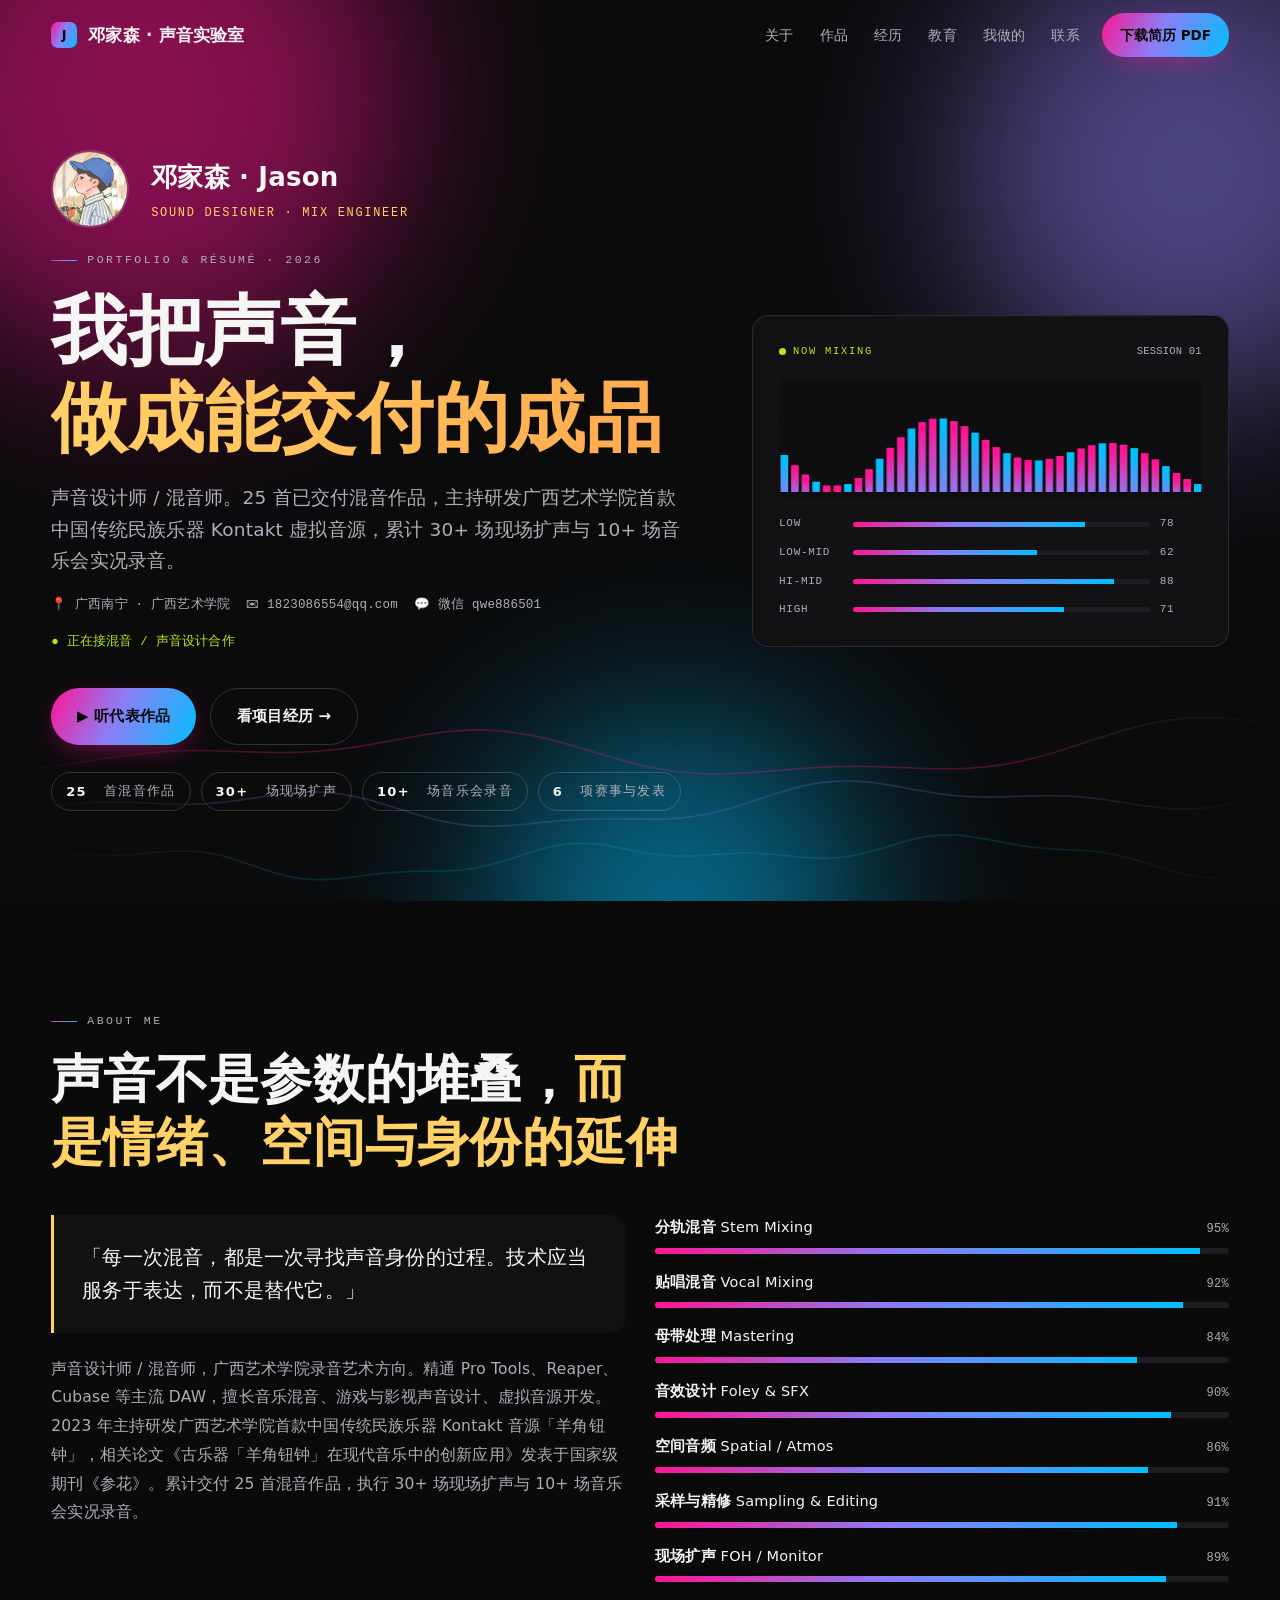
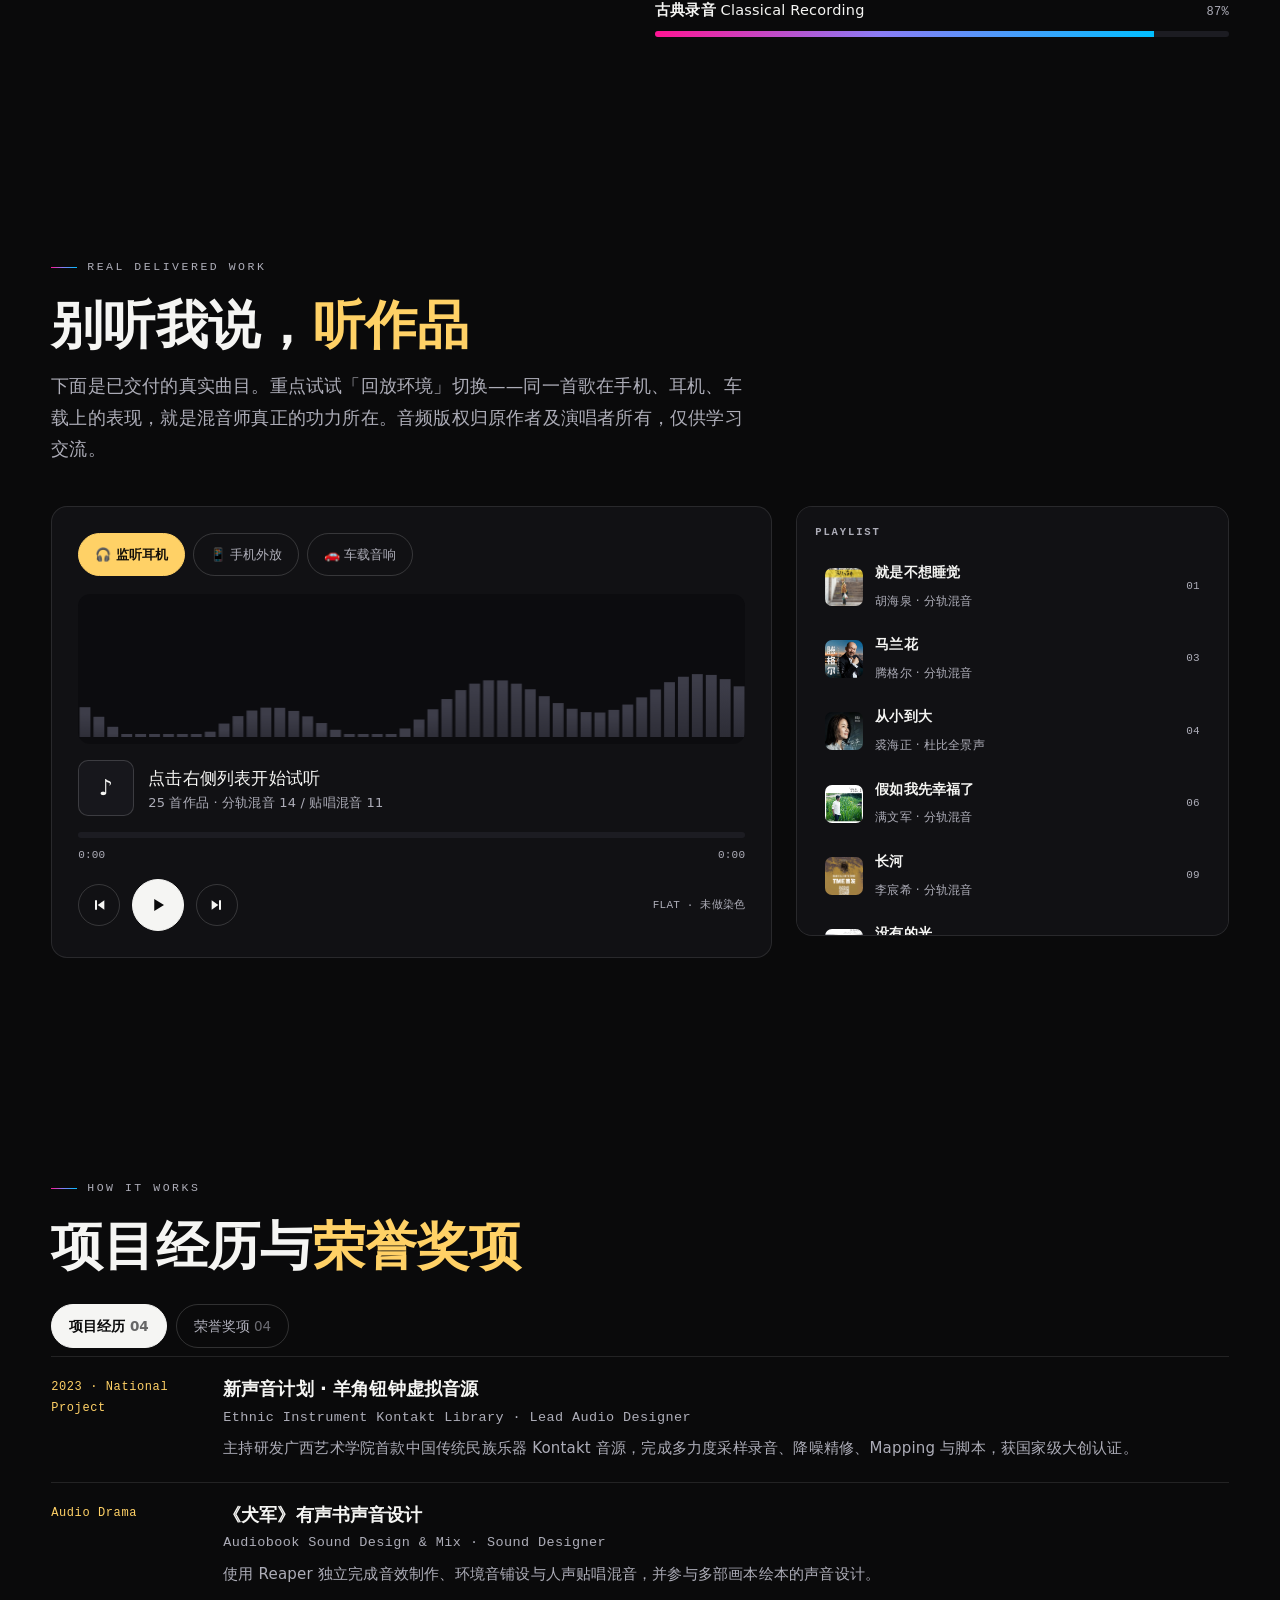
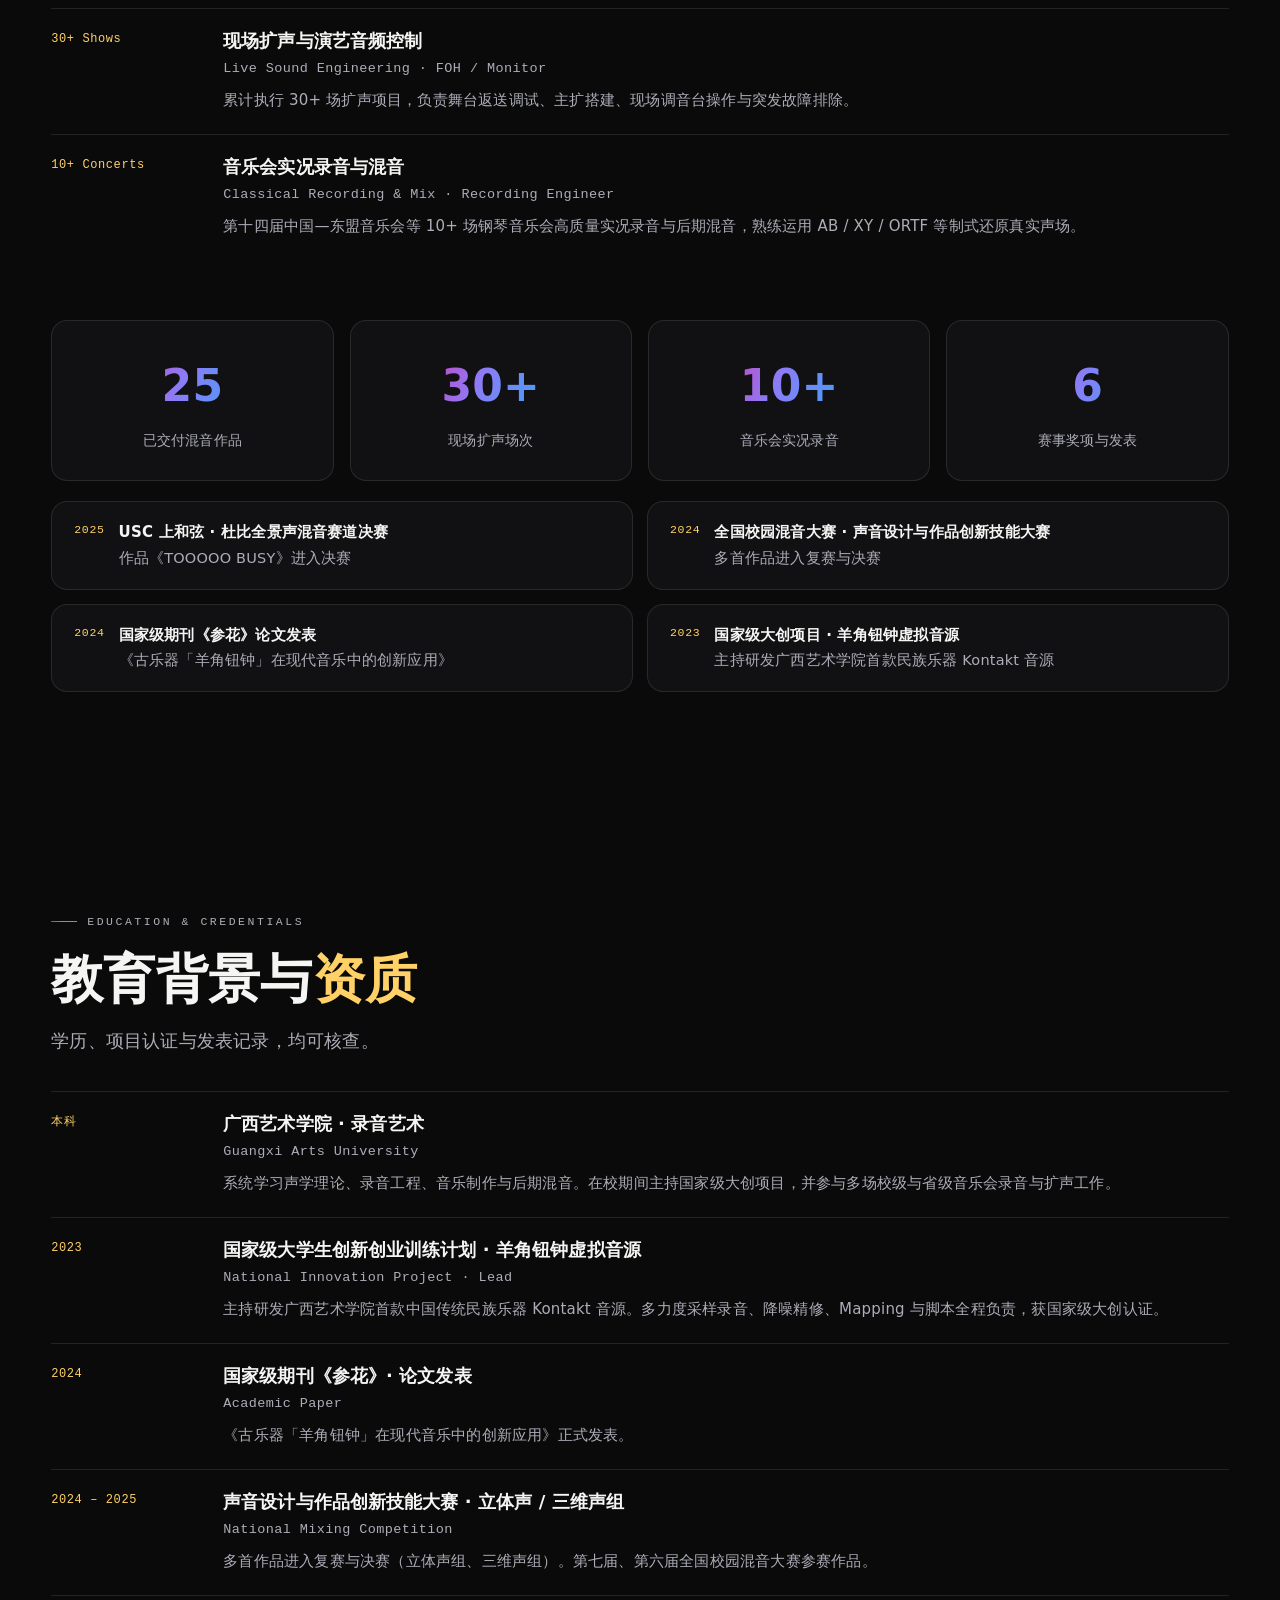
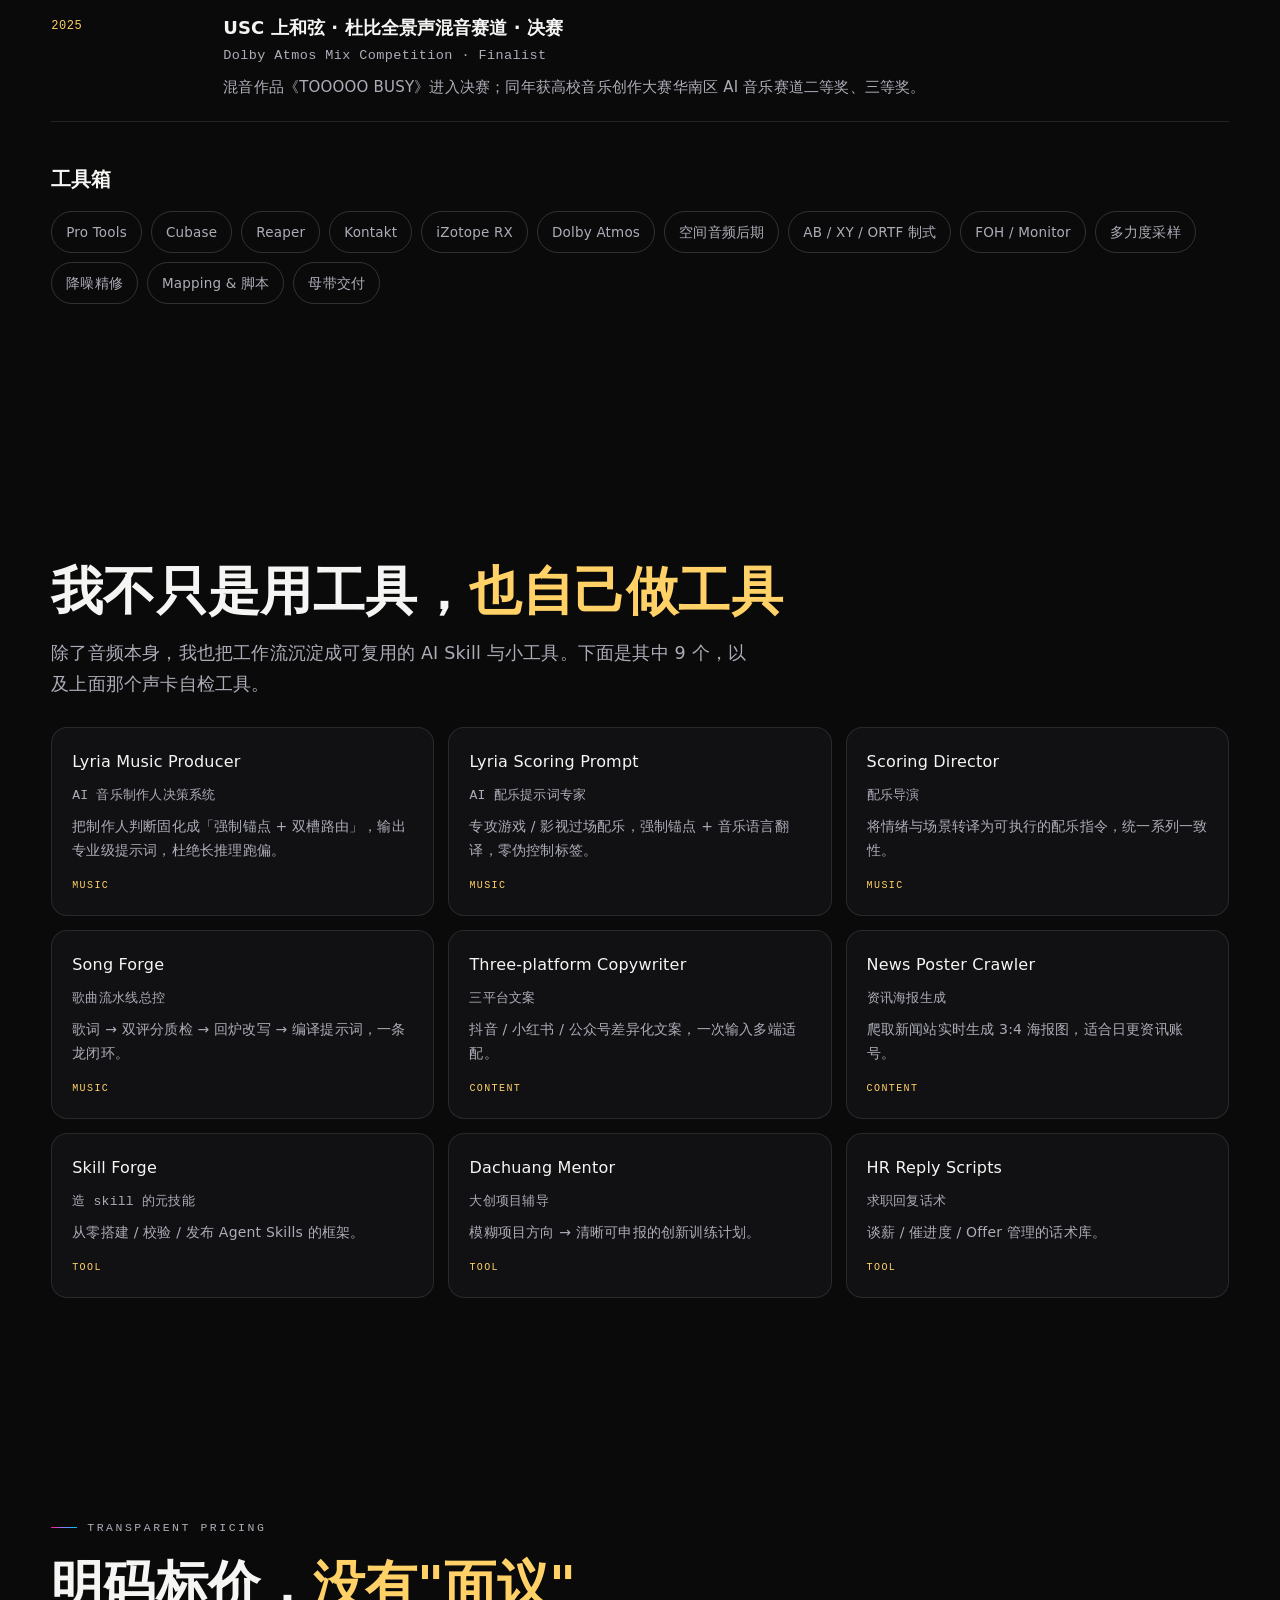
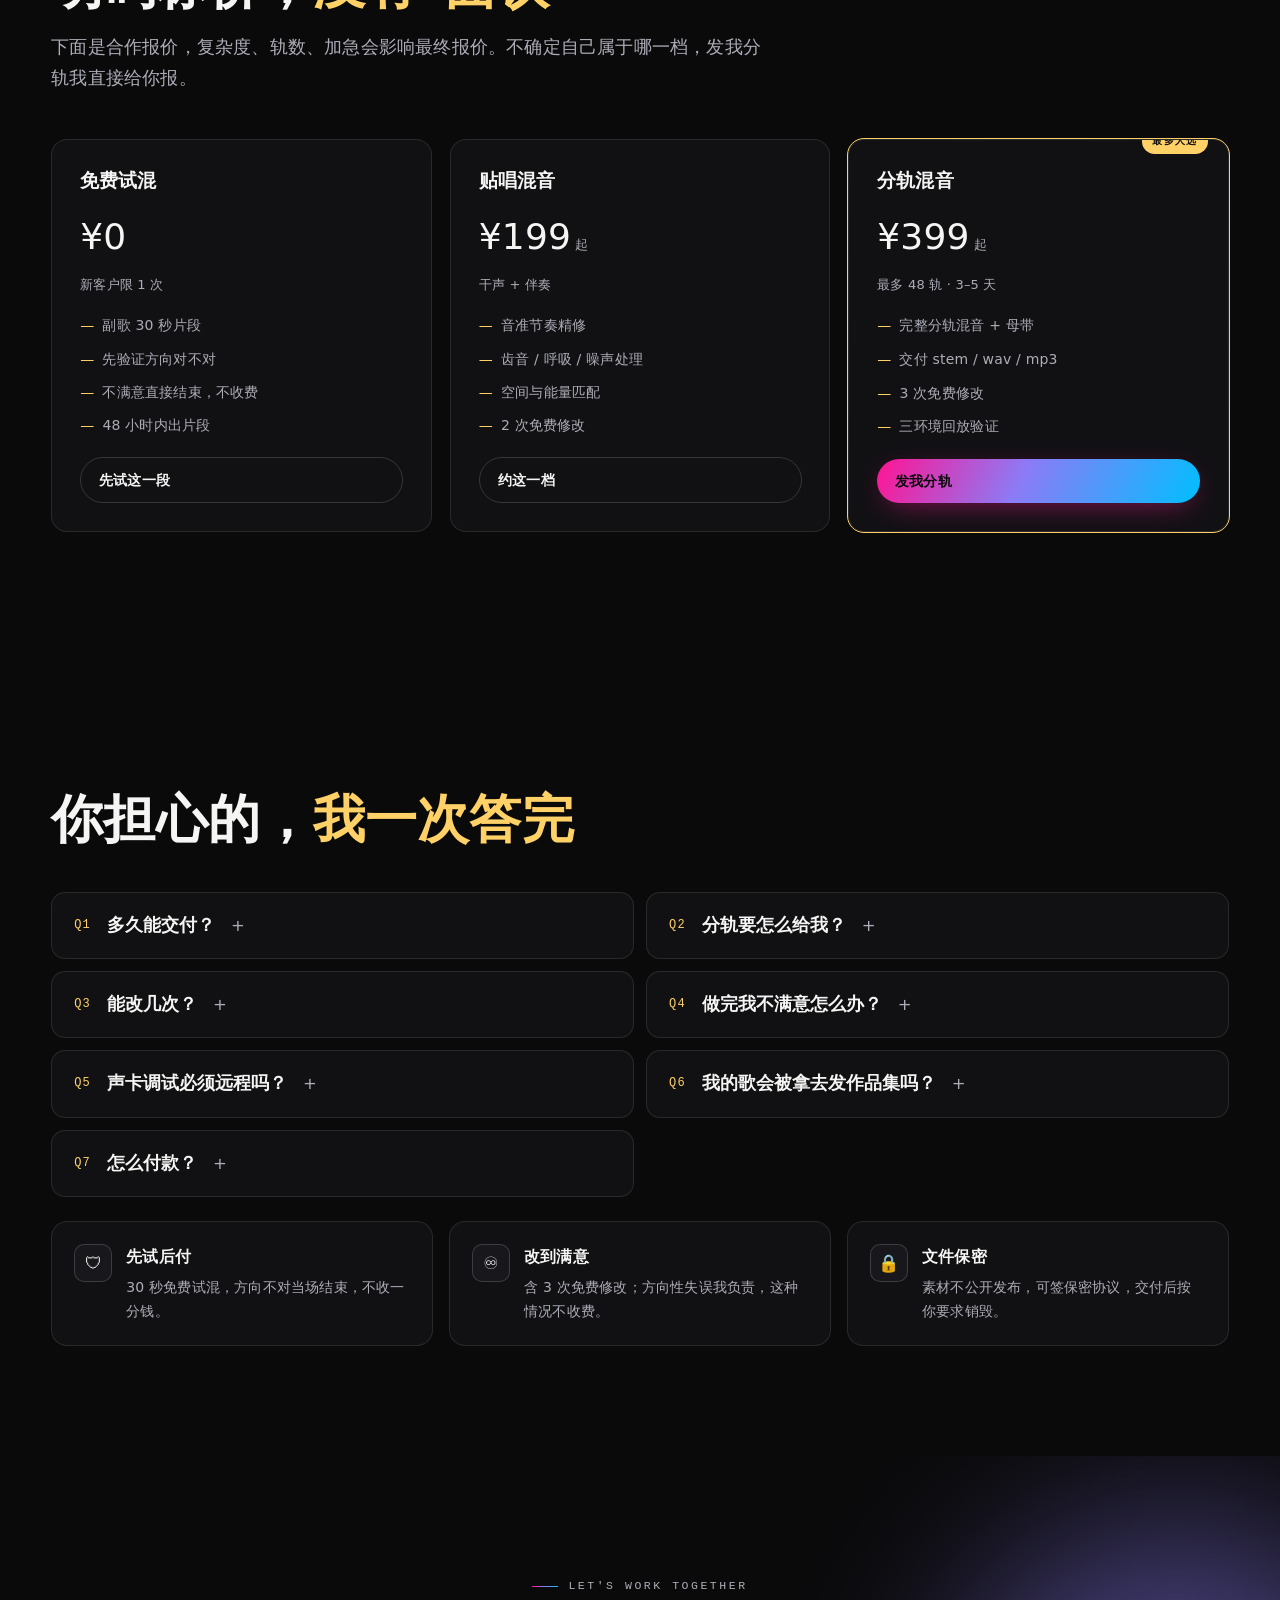
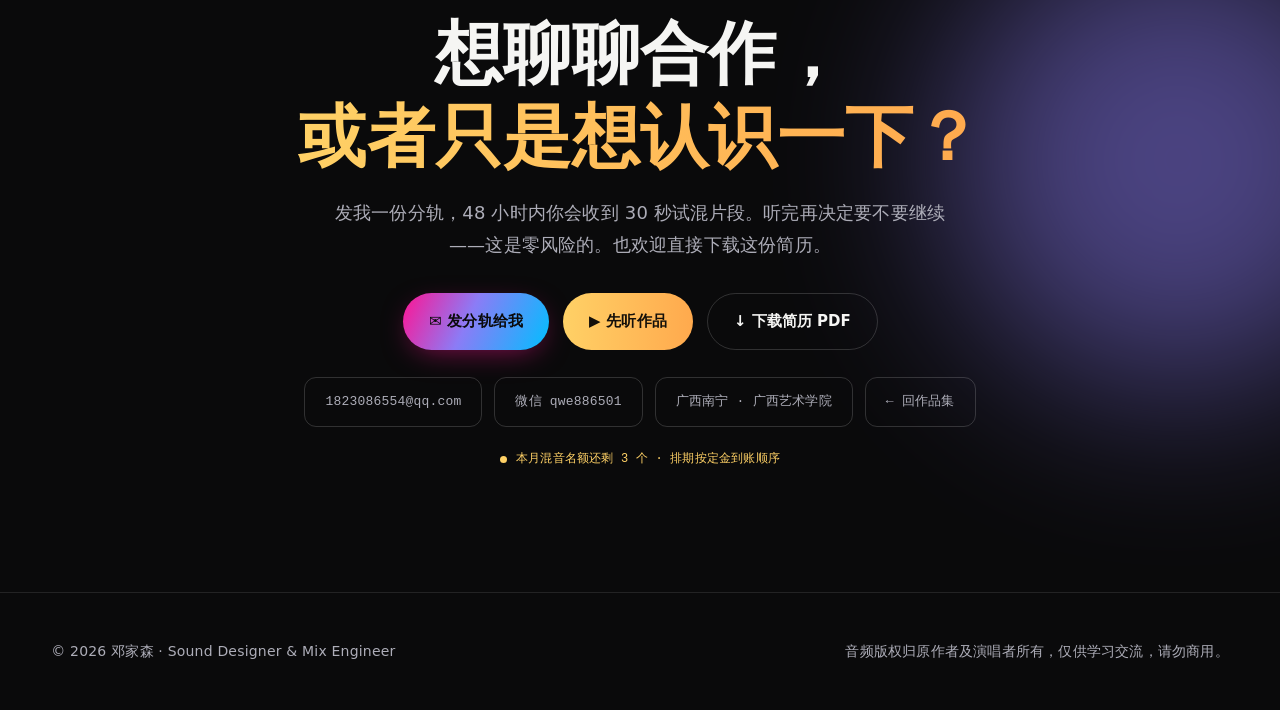
==== resume/index.html @ a6f1ba8f "Remove 8-lesson teaching section; typography and responsive overhaul - dropped the 1v1 teaching bloc" ====
<!DOCTYPE html>
<html lang="zh-CN">
<head>
<meta charset="UTF-8" />
<meta name="viewport" content="width=device-width, initial-scale=1.0" />
<meta name="description" content="邓家森 · 声音设计师 / 混音师。作品集与简历：25 首混音作品、国家级民族乐器虚拟音源研发、30+ 场现场扩声、10+ 场音乐会录音、6 项赛事奖项与期刊发表。" />
<meta name="theme-color" content="#0A0A0B" />
<title>邓家森 · 声音设计师 / 混音师 ｜ 作品集 &amp; 简历</title>
<style>
/* ═══════════ 设计系统 ═══════════ */
:root{
  --bg:#0A0A0B;
  --bg-2:#111114;
  --ink:#F5F5F3;
  --dim:#ADADB8;
  --line:rgba(255,255,255,.10);
  --line-2:rgba(255,255,255,.16);
  --gold:#FFD166;
  --pink:#FF1493;
  --violet:#8B7CF6;
  --sky:#00BFFF;
  --lime:#B4E61E;
  --grad:linear-gradient(115deg,var(--pink),var(--violet) 45%,var(--sky));
  --f-d:"Space Grotesk","PingFang SC","HarmonyOS Sans","Source Han Sans SC","Source Han Sans CN","Noto Sans SC","Microsoft YaHei",system-ui,-apple-system,"Segoe UI",sans-serif;
  --f-b:"Inter","PingFang SC","HarmonyOS Sans","Source Han Sans SC","Source Han Sans CN","Noto Sans SC","Microsoft YaHei",system-ui,-apple-system,"Segoe UI",sans-serif;
  --f-m:"JetBrains Mono",ui-monospace,"SFMono-Regular",Menlo,Consolas,"Courier New",monospace;
  --r:16px;
  --ease:cubic-bezier(.22,1,.36,1);
}
*{margin:0;padding:0;box-sizing:border-box}
html{
  scroll-behavior:smooth;scroll-padding-top:82px;
  -webkit-text-size-adjust:100%;text-size-adjust:100%;
}
body{
  background:var(--bg);color:var(--ink);font-family:var(--f-b);
  font-size:16.5px;line-height:1.78;letter-spacing:.012em;
  text-rendering:optimizeLegibility;font-kerning:normal;font-variant-ligatures:common-ligatures;
  -webkit-font-smoothing:antialiased;-moz-osx-font-smoothing:grayscale;
  overflow-x:hidden;overflow-wrap:break-word;
}
img,canvas,svg{display:block;max-width:100%}
a{color:inherit;text-decoration:none}
button{font:inherit;color:inherit;background:none;border:0;cursor:pointer;-webkit-tap-highlight-color:transparent}
p{text-wrap:pretty}
::selection{background:var(--pink);color:#fff}
::-webkit-scrollbar{width:10px}
::-webkit-scrollbar-thumb{background:#2a2a31;border-radius:10px;border:3px solid var(--bg)}

/* 颗粒噪点：让大面积暗色不发死 */
body::after{
  content:'';position:fixed;inset:0;z-index:9998;pointer-events:none;opacity:.05;mix-blend-mode:overlay;
  background-image:url("data:image/svg+xml,%3Csvg xmlns='http://www.w3.org/2000/svg' width='160' height='160'%3E%3Cfilter id='n'%3E%3CfeTurbulence type='fractalNoise' baseFrequency='.85' numOctaves='3'/%3E%3C/filter%3E%3Crect width='100%25' height='100%25' filter='url(%23n)'/%3E%3C/svg%3E");
}
.wrap{width:min(1180px,92vw);margin-inline:auto}
.mono{font-family:var(--f-m);font-variant-numeric:tabular-nums}
.kicker{
  font-family:var(--f-m);font-size:11.5px;letter-spacing:.22em;text-transform:uppercase;
  color:var(--dim);display:flex;align-items:center;gap:10px;margin-bottom:16px;
}
.kicker::before{content:'';width:26px;height:1px;background:var(--grad)}
/* 中西文混排：标题不收紧字距（负字距会挤压汉字），改用轻微正字距 + balance 换行 */
h1,h2,h3,h4{font-family:var(--f-d);font-weight:700;line-height:1.2;letter-spacing:.005em;text-wrap:balance}
h1{line-height:1.14}
h2{line-height:1.22}
h3,h4{line-height:1.35}
.gold{background:linear-gradient(92deg,var(--gold),#FFA94D);-webkit-background-clip:text;background-clip:text;color:transparent}
.grad{background:var(--grad);-webkit-background-clip:text;background-clip:text;color:transparent}
.sec{padding:110px 0;position:relative}
.sec-t{font-size:clamp(30px,4.4vw,52px);margin-bottom:14px}
.sec-l{color:var(--dim);font-size:17.5px;line-height:1.8;max-width:64ch}
mark{background:none;color:var(--gold)}

/* ── 点阵加载器 ── */
#loader{
  position:fixed;inset:0;z-index:9999;background:var(--bg);display:grid;place-items:center;gap:22px;
  transition:opacity .6s var(--ease),visibility .6s;
}
#loader.off{opacity:0;visibility:hidden}
.dots{display:grid;grid-template-columns:repeat(7,1fr);gap:7px;width:112px}
.dots i{aspect-ratio:1;background:#26262d;border-radius:2px;animation:dotw 1.25s var(--ease) infinite}
@keyframes dotw{0%,100%{transform:scale(1);background:#26262d}45%{transform:scale(.55);background:var(--gold)}}
#loader p{font-family:var(--f-m);font-size:11px;letter-spacing:.24em;color:var(--dim);text-transform:uppercase}

/* ── 导航 ── */
.nav{position:fixed;top:0;left:0;right:0;z-index:900;transition:.3s var(--ease)}
.nav.on{background:rgba(10,10,11,.78);backdrop-filter:blur(14px);border-bottom:1px solid var(--line)}
.nav-in{display:flex;align-items:center;gap:22px;height:70px}
.brand{display:flex;align-items:center;gap:11px;font-family:var(--f-d);font-weight:700;font-size:17px}
.brand i{width:26px;height:26px;border-radius:7px;background:var(--grad);display:grid;place-items:center;font-style:normal;font-size:13px;color:#0A0A0B;font-weight:800}
.nav-links{display:flex;gap:26px;margin-left:auto;font-size:14px;color:var(--dim)}
.nav-links a{transition:color .2s;position:relative}
.nav-links a:hover,.nav-links a.active{color:var(--ink)}
.nav-links a.active::after{content:'';position:absolute;left:0;right:0;bottom:-6px;height:1px;background:var(--grad)}
.burger{display:none;margin-left:auto;width:42px;height:42px;border:1px solid var(--line-2);border-radius:10px;place-items:center}
#prog{position:fixed;top:0;left:0;height:2px;background:var(--grad);z-index:901;width:0}

/* ── 按钮 ── */
.btn{
  position:relative;display:inline-flex;align-items:center;gap:9px;padding:14px 26px;border-radius:999px;
  font-weight:600;font-size:15px;transition:transform .18s var(--ease),box-shadow .25s;will-change:transform;
}
.btn--main{background:var(--grad);color:#0A0A0B;box-shadow:0 8px 30px -10px rgba(255,20,147,.6)}
.btn--main:hover{box-shadow:0 14px 40px -10px rgba(255,20,147,.8)}
.btn--gold{background:linear-gradient(92deg,var(--gold),#FFA94D);color:#14100A}
.btn--ghost{border:1px solid var(--line-2);color:var(--ink)}
.btn--ghost:hover{border-color:var(--ink)}
.btn--sm{padding:10px 18px;font-size:13.5px}

/* ── 边框流光（Border beam） ── */
.beam{position:relative;border-radius:var(--r);background:var(--bg-2);border:1px solid var(--line)}
.beam::before{
  content:'';position:absolute;inset:-1px;border-radius:inherit;padding:1px;pointer-events:none;
  background:conic-gradient(from var(--a,0deg),transparent 0 300deg,var(--pink) 330deg,var(--violet) 350deg,transparent 360deg);
  -webkit-mask:linear-gradient(#000 0 0) content-box,linear-gradient(#000 0 0);
  -webkit-mask-composite:xor;mask-composite:exclude;
  animation:spin 5.5s linear infinite;opacity:0;transition:opacity .4s;
}
.beam:hover::before,.beam.lit::before{opacity:1}
@keyframes spin{to{--a:360deg}}
@property --a{syntax:'<angle>';initial-value:0deg;inherits:false}

/* ── 鼠标聚光灯 ── */
.spot{position:relative;overflow:hidden}
.spot::before{
  content:'';position:absolute;inset:0;pointer-events:none;opacity:0;transition:opacity .35s;
  background:radial-gradient(420px circle at var(--mx,50%) var(--my,50%),rgba(255,255,255,.07),transparent 65%);
}
.spot:hover::before{opacity:1}

/* ═══════════ HERO ═══════════ */
.hero{position:relative;padding:150px 0 90px;overflow:hidden}
.blob{position:absolute;border-radius:50%;filter:blur(90px);opacity:.5;pointer-events:none}
.b1{width:520px;height:520px;background:var(--pink);top:-160px;left:-120px;animation:drift 18s ease-in-out infinite}
.b2{width:460px;height:460px;background:var(--violet);top:-60px;right:-140px;animation:drift 22s ease-in-out infinite reverse}
.b3{width:380px;height:380px;background:var(--sky);bottom:-200px;left:38%;animation:drift 26s ease-in-out infinite}
@keyframes drift{0%,100%{transform:translate(0,0) scale(1)}50%{transform:translate(50px,40px) scale(1.12)}}
#wave{position:absolute;inset:auto 0 0;height:220px;width:100%;opacity:.55;pointer-events:none}
.hero-in{position:relative;z-index:2;display:grid;grid-template-columns:minmax(0,1.15fr) minmax(0,.85fr);gap:56px;align-items:center}
.hero h1{font-size:clamp(38px,6.2vw,76px);margin:18px 0 20px}
.hero p.lead{font-size:18.5px;line-height:1.72;color:var(--dim);max-width:54ch}
.hero-cta{display:flex;gap:14px;margin:34px 0 28px;flex-wrap:wrap}
.pill{
  display:inline-flex;align-items:center;gap:8px;font-family:var(--f-m);font-size:11.5px;letter-spacing:.1em;
  padding:7px 14px;border:1px solid var(--line-2);border-radius:999px;color:var(--dim);text-transform:uppercase;
}
.trust{display:flex;gap:10px;flex-wrap:wrap;margin-top:6px}
.trust span{font-size:13px;color:var(--dim)}
.trust b{color:var(--ink);font-family:var(--f-d)}
.hero-card{padding:26px}
.hero-card .top{display:flex;align-items:center;justify-content:space-between;margin-bottom:18px}
.live{display:inline-flex;align-items:center;gap:7px;font-family:var(--f-m);font-size:10.5px;letter-spacing:.16em;color:var(--lime)}
.live i{width:7px;height:7px;border-radius:50%;background:var(--lime);animation:pulse 1.4s infinite}
@keyframes pulse{0%,100%{opacity:1;transform:scale(1)}50%{opacity:.35;transform:scale(.7)}}
#spec{width:100%;height:120px;display:block;border-radius:10px;background:#0d0d10}
.eq{display:grid;gap:9px;margin-top:16px}
.eq-row{display:grid;grid-template-columns:64px 1fr 42px;align-items:center;gap:10px;font-family:var(--f-m);font-size:11px;letter-spacing:.06em;color:var(--dim)}
.eq-bar{height:5px;background:#1c1c22;border-radius:99px;overflow:hidden}
.eq-bar i{display:block;height:100%;background:var(--grad);width:0;transition:width .9s var(--ease)}

/* ═══════════ 痛点 ═══════════ */
.pain{display:grid;grid-template-columns:repeat(3,minmax(0,1fr));gap:16px;margin-top:44px}
.pain-c{padding:24px}
.pain-c .n{font-family:var(--f-m);font-size:11px;color:var(--pink);letter-spacing:.14em}
.pain-c h3{font-size:19px;margin:10px 0 8px}
.pain-c p{font-size:14px;color:var(--dim);line-height:1.6}
.pain-c .fix{margin-top:14px;padding-top:12px;border-top:1px dashed var(--line-2);font-size:13px;color:var(--ink)}
.pain-c .fix b{color:var(--gold)}

/* ═══════════ 服务三支柱 ═══════════ */
.svc{display:grid;grid-template-columns:repeat(3,minmax(0,1fr));gap:20px;margin-top:44px}
.svc-c{padding:30px;display:flex;flex-direction:column}
.svc-c .ic{width:46px;height:46px;border-radius:12px;display:grid;place-items:center;margin-bottom:18px;background:#17171c;border:1px solid var(--line-2)}
.svc-c h3{font-size:23px}
.svc-c .en{font-family:var(--f-m);font-size:10.5px;letter-spacing:.16em;color:var(--dim);text-transform:uppercase;margin-top:6px}
.svc-c ul{list-style:none;margin:20px 0;display:grid;gap:10px;flex:1}
.svc-c li{font-size:14px;color:var(--dim);padding-left:20px;position:relative}
.svc-c li::before{content:'';position:absolute;left:0;top:9px;width:9px;height:9px;border-radius:2px;background:var(--grad)}
.svc-c .price{font-family:var(--f-d);font-size:26px;margin-bottom:14px}
.svc-c .price small{font-size:12px;color:var(--dim);font-weight:400}

/* ═══════════ 调试工具 ═══════════ */
.tool{display:grid;grid-template-columns:minmax(0,.9fr) minmax(0,1.1fr);gap:24px;margin-top:40px}
.tool-f{padding:28px}
.field{margin-bottom:18px}
.field label{display:block;font-family:var(--f-m);font-size:11px;letter-spacing:.14em;color:var(--dim);text-transform:uppercase;margin-bottom:9px}
.chips-f{display:flex;gap:8px;flex-wrap:wrap}
.chips-f button{padding:9px 15px;border:1px solid var(--line-2);border-radius:99px;font-size:13px;color:var(--dim);transition:.2s}
.chips-f button:hover{border-color:var(--line-2);color:var(--ink)}
.chips-f button.on{background:var(--ink);color:#0A0A0B;border-color:var(--ink);font-weight:600}
.tool-o{padding:28px;display:flex;flex-direction:column}
.tool-o .kv{display:grid;grid-template-columns:repeat(2,1fr);gap:14px;margin:20px 0}
.kv div{border:1px solid var(--line);border-radius:12px;padding:14px;background:#0d0d10}
.kv span{display:block;font-family:var(--f-m);font-size:10px;letter-spacing:.14em;color:var(--dim);text-transform:uppercase}
.kv b{font-family:var(--f-d);font-size:22px;display:block;margin-top:5px}
.tool-o ol{margin:0 0 18px 18px;display:grid;gap:8px;font-size:14px;color:var(--dim)}
.tool-o ol li::marker{color:var(--gold);font-family:var(--f-m);font-size:12px}

/* ═══════════ 播放器 / 试听 ═══════════ */
.player-w{display:grid;grid-template-columns:minmax(0,1.25fr) minmax(0,.75fr);gap:24px;margin-top:40px}
.p-main{padding:26px}
.envs{display:flex;gap:8px;margin-bottom:18px;flex-wrap:wrap}
.envs button{padding:9px 16px;border:1px solid var(--line-2);border-radius:99px;font-size:13px;color:var(--dim)}
.envs button.on{background:var(--gold);color:#14100A;border-color:var(--gold);font-weight:600}
#viz{width:100%;height:150px;display:block;border-radius:12px;background:#0c0c0f}
.now{display:flex;align-items:center;gap:14px;margin-top:16px}
.now img{width:56px;height:56px;border-radius:10px;object-fit:cover;border:1px solid var(--line-2)}
.now .t{font-family:var(--f-d);font-size:17px}
.now .s{font-size:13px;color:var(--dim);line-height:1.5}
.rail{margin-top:16px}
.rail-bar{height:6px;background:#1c1c22;border-radius:99px;cursor:pointer;position:relative;overflow:hidden}
.rail-bar i{position:absolute;inset:0 auto 0 0;background:var(--grad);width:0}
.rail-t{display:flex;justify-content:space-between;font-family:var(--f-m);font-size:11px;color:var(--dim);margin-top:8px}
.ctrls{display:flex;align-items:center;gap:12px;margin-top:14px}
.ctrls button{width:42px;height:42px;border-radius:50%;border:1px solid var(--line-2);display:grid;place-items:center;transition:.2s}
.ctrls button:hover{border-color:var(--ink)}
.ctrls .play{background:var(--ink);color:#0A0A0B;border-color:var(--ink);width:52px;height:52px}
.pl{padding:18px;max-height:430px;overflow:auto}
.pl h4{font-family:var(--f-m);font-size:10.5px;letter-spacing:.18em;color:var(--dim);text-transform:uppercase;margin-bottom:12px}
.pl-i{display:flex;align-items:center;gap:12px;padding:9px 10px;border-radius:10px;cursor:pointer;transition:.18s}
.pl-i:hover{background:#17171c}
.pl-i.on{background:#17171c;outline:1px solid var(--line-2)}
.pl-i img{width:38px;height:38px;border-radius:7px;object-fit:cover}
.pl-i .m{min-width:0}
.pl-i .m b{display:block;font-size:14px;font-weight:600;white-space:nowrap;overflow:hidden;text-overflow:ellipsis}
.pl-i .m span{font-size:12px;color:var(--dim)}
.pl-i .k{margin-left:auto;font-family:var(--f-m);font-size:11px;color:var(--dim)}

/* ═══════════ 教学 ═══════════ */
.cur{margin-top:40px;display:grid;gap:10px}
.acc{border:1px solid var(--line);border-radius:14px;background:var(--bg-2);overflow:hidden}
.acc-h{width:100%;display:flex;align-items:center;gap:16px;padding:18px 22px;text-align:left}
.acc-h .no{font-family:var(--f-m);font-size:12px;color:var(--gold);letter-spacing:.1em}
.acc-h b{font-family:var(--f-d);font-size:17.5px;font-weight:600;line-height:1.45}
.acc-h .tag{margin-left:auto;font-family:var(--f-m);font-size:10.5px;color:var(--dim);letter-spacing:.1em}
.acc-h .ar{transition:transform .3s var(--ease);color:var(--dim)}
.acc.open .ar{transform:rotate(45deg)}
.acc-b{max-height:0;overflow:hidden;transition:max-height .4s var(--ease)}
.acc-b p{padding:0 22px 20px 66px;color:var(--dim);font-size:15px;line-height:1.8}
.two{display:grid;grid-template-columns:minmax(0,1fr) minmax(0,1fr);gap:20px;margin-top:34px}
.fit{padding:24px}
.fit h4{font-size:17px;margin-bottom:14px}
.fit li{list-style:none;padding-left:22px;position:relative;font-size:14px;color:var(--dim);margin-bottom:9px}
.fit.yes li::before{content:'✓';position:absolute;left:0;color:var(--lime);font-weight:700}
.fit.no li::before{content:'×';position:absolute;left:0;color:var(--pink);font-weight:700}

/* ═══════════ 流程 ═══════════ */
.steps{display:grid;grid-template-columns:repeat(5,minmax(0,1fr));gap:14px;margin-top:44px;counter-reset:s}
.step{padding:24px;position:relative}
.step::before{
  counter-increment:s;content:counter(s,decimal-leading-zero);
  font-family:var(--f-m);font-size:11px;color:var(--gold);letter-spacing:.12em;display:block;margin-bottom:12px;
}
.step h4{font-size:16.5px;margin-bottom:8px}
.step p{font-size:13.5px;color:var(--dim)}

/* ═══════════ 数据 ═══════════ */
.stats{display:grid;grid-template-columns:repeat(4,minmax(0,1fr));gap:16px;margin-top:40px}
.stat-c{padding:26px;text-align:center}
.stat-c b{font-family:var(--f-d);font-size:44px;display:block;background:var(--grad);-webkit-background-clip:text;background-clip:text;color:transparent}
.stat-c span{font-size:13.5px;color:var(--dim);line-height:1.6}
.creds{display:grid;grid-template-columns:repeat(2,minmax(0,1fr));gap:14px;margin-top:20px}
.cred{padding:18px 22px;display:flex;gap:14px;align-items:flex-start;font-size:14.5px;line-height:1.7;color:var(--dim)}
.cred b{color:var(--ink);font-weight:600;display:block;font-size:15px}
.cred .y{font-family:var(--f-m);font-size:11.5px;letter-spacing:.06em;color:var(--gold);white-space:nowrap}

/* ═══════════ 价格 ═══════════ */
.pri{display:grid;grid-template-columns:repeat(3,minmax(0,1fr));gap:18px;margin-top:44px}
.pri-c{padding:28px;display:flex;flex-direction:column;position:relative}
.pri-c.hot{outline:1px solid var(--gold)}
.pri-c .badge{position:absolute;top:-11px;right:20px;background:var(--gold);color:#14100A;font-family:var(--f-m);font-size:10px;letter-spacing:.14em;padding:4px 10px;border-radius:99px;font-weight:700}
.pri-c h3{font-size:19px}
.pri-c .p{font-family:var(--f-d);font-size:36px;margin:12px 0 4px}
.pri-c .p small{font-size:13px;color:var(--dim);font-weight:400}
.pri-c .u{font-size:13px;color:var(--dim);margin-bottom:18px}
.pri-c ul{list-style:none;display:grid;gap:10px;font-size:14px;line-height:1.65;color:var(--dim);flex:1;margin-bottom:20px}
.pri-c ul li::before{content:'—';color:var(--gold);margin-right:8px}

/* ═══════════ FAQ + 保障 ═══════════ */
.faq-q{display:grid;grid-template-columns:minmax(0,1fr) minmax(0,1fr);gap:12px;margin-top:40px}
.guar{display:grid;grid-template-columns:repeat(3,minmax(0,1fr));gap:16px;margin-top:24px}
.guar-c{padding:22px;display:flex;gap:14px;align-items:flex-start}
.guar-c .ic{flex:none;width:38px;height:38px;border-radius:10px;background:#17171c;border:1px solid var(--line-2);display:grid;place-items:center;font-size:17px}
.guar-c b{display:block;font-size:15.5px;margin-bottom:4px}
.guar-c p{font-size:14px;line-height:1.7;color:var(--dim)}

/* ═══════════ 终局 CTA ═══════════ */
.fin{padding:120px 0;text-align:center;position:relative;overflow:hidden}
.fin h2{font-size:clamp(32px,5.4vw,68px);margin-bottom:18px}
.fin .lead{color:var(--dim);font-size:18px;max-width:56ch;margin:0 auto 32px}
.fin-cta{display:flex;gap:14px;justify-content:center;flex-wrap:wrap}
.contact-row{display:flex;gap:12px;justify-content:center;flex-wrap:wrap;margin-top:28px}
.contact-row a{padding:12px 20px;border:1px solid var(--line-2);border-radius:12px;font-family:var(--f-m);font-size:13px;color:var(--dim)}
.contact-row a:hover{border-color:var(--gold);color:var(--gold)}
.scar{display:inline-flex;align-items:center;gap:9px;margin-top:22px;font-family:var(--f-m);font-size:12px;color:var(--gold)}
.scar i{width:7px;height:7px;border-radius:50%;background:var(--gold);animation:pulse 1.6s infinite}

/* ── 移动端常驻 CTA ── */
.sticky-cta{
  position:fixed;left:0;right:0;bottom:0;z-index:890;display:none;gap:10px;padding:12px 14px;
  background:rgba(10,10,11,.92);backdrop-filter:blur(12px);border-top:1px solid var(--line);
}
.sticky-cta .btn{flex:1;justify-content:center;padding:13px}

/* ── 页脚 ── */
.foot{padding:46px 0;border-top:1px solid var(--line);color:var(--dim);font-size:14px}
.foot-in{display:flex;justify-content:space-between;gap:20px;flex-wrap:wrap;align-items:center}
.foot a:hover{color:var(--gold)}

/* ── 揭示动画 ── */
.rv{opacity:0;transform:translateY(26px);transition:opacity .7s var(--ease),transform .7s var(--ease)}
.rv.in{opacity:1;transform:none}

/* ═══════════ 简历 / 作品集扩展 ═══════════ */
.is-hidden{display:none !important}
.about-grid{display:grid;grid-template-columns:minmax(0,1fr) minmax(0,1fr);gap:30px;align-items:start}
.quote{
  padding:26px 28px;border-left:3px solid var(--gold);background:var(--bg-2);border-radius:0 14px 14px 0;
  font-size:20px;line-height:1.65;font-family:var(--f-d);letter-spacing:.01em;
}
.quote+p{color:var(--dim);font-size:15.5px;line-height:1.85;margin-top:22px}
.skill-bars{display:grid;gap:16px}
.skill-b .lab{display:flex;justify-content:space-between;align-items:baseline;font-size:14.5px;margin-bottom:7px}
.skill-b .lab span:last-child{font-family:var(--f-m);font-size:12px;color:var(--dim)}
.bar{height:6px;background:#1c1c22;border-radius:99px;overflow:hidden}
.bar i{display:block;height:100%;background:var(--grad);width:0;transition:width 1.1s var(--ease)}
.resume{margin-top:8px}
.res-row{display:grid;grid-template-columns:150px 1fr;gap:22px;padding:20px 0;border-top:1px solid var(--line)}
.res-row:last-child{border-bottom:1px solid var(--line)}
.res-row .yr{font-family:var(--f-m);font-size:12px;color:var(--gold);letter-spacing:.05em;line-height:1.7}
.res-row h4{font-size:18px;margin-bottom:5px}
.res-row .org{font-size:13.5px;color:var(--dim);margin-bottom:7px;font-family:var(--f-m);letter-spacing:.03em;line-height:1.6}
.res-row p{font-size:15px;line-height:1.8;color:var(--dim)}
.res-row ul{margin:8px 0 0 18px;display:grid;gap:6px;font-size:14.5px;line-height:1.7;color:var(--dim)}
.tl-tabs{display:flex;gap:9px;margin:26px 0 6px;flex-wrap:wrap}
.tl-tabs button{padding:9px 17px;border:1px solid var(--line-2);border-radius:99px;font-size:13.5px;color:var(--dim)}
.tl-tabs button.on{background:var(--ink);color:#0A0A0B;border-color:var(--ink);font-weight:600}
.toolbox{display:flex;flex-wrap:wrap;gap:9px;margin-top:18px}
.toolbox span{padding:8px 14px;border:1px solid var(--line-2);border-radius:99px;font-size:13.5px;color:var(--dim)}
.agent-g{display:grid;grid-template-columns:repeat(3,minmax(0,1fr));gap:14px;margin-top:26px}
.agent-c{padding:20px;display:flex;flex-direction:column;gap:8px}
.agent-c .nm{font-family:var(--f-d);font-size:16px}
.agent-c .cn{font-size:13px;color:var(--dim);font-family:var(--f-m);letter-spacing:.02em}
.agent-c .ds{font-size:14px;color:var(--dim);line-height:1.7}
.agent-c .tag{font-family:var(--f-m);font-size:10px;letter-spacing:.14em;color:var(--gold);text-transform:uppercase;margin-top:auto;padding-top:6px}
.hero-id{display:flex;align-items:center;gap:22px;margin-bottom:22px}
.hero-id img{width:78px;height:78px;border-radius:50%;object-fit:cover;border:2px solid var(--line-2)}
.hero-id .nm{font-family:var(--f-d);font-size:26px;font-weight:700}
.hero-id .rl{font-family:var(--f-m);font-size:12px;letter-spacing:.14em;color:var(--gold);text-transform:uppercase;margin-top:3px}
.meta-row{display:flex;gap:16px;flex-wrap:wrap;margin-top:18px;font-family:var(--f-m);font-size:12.5px;line-height:1.7;color:var(--dim)}
.meta-row span{display:inline-flex;align-items:center;gap:6px}

/* ── 触摸目标：手机上放大到 44px 量级 ── */
@media (max-width:1000px){
  .chips-f button{padding:11px 16px}
  .pl-i{padding:11px 10px}
  .envs button{padding:11px 16px}
  .tl-tabs button{padding:11px 18px}
  .acc-h{padding:20px 22px}
}

/* ── 横屏手机 / 矮视口：压缩纵向占用，保证首屏与功能一致 ── */
@media (orientation:landscape) and (max-height:620px){
  .hero{padding:104px 0 48px}
  .hero h1{font-size:clamp(28px,5.4vw,44px)}
  .hero p.lead{font-size:16.5px}
  .hero-id{gap:16px;margin-bottom:16px}
  .hero-id img{width:60px;height:60px}
  .hero-id .nm{font-size:22px}
  .hero-cta{margin:24px 0 20px}
  .sec{padding:56px 0}
  .fin{padding:64px 0}
  .blob{display:none}
  #wave{height:120px}
  #spec{height:96px}
  .pl{max-height:220px}
  .sticky-cta{padding:8px 12px}
  .sticky-cta .btn{padding:11px 12px;font-size:14px}
  body{padding-bottom:64px}
  .agent-g,.pri,.stats,.creds,.pain,.svc{grid-template-columns:repeat(2,minmax(0,1fr))}
}
@media (orientation:landscape) and (max-height:420px){
  .sticky-cta{display:none}
  body{padding-bottom:0}
  .hero{padding:92px 0 40px}
}

/* ── 打印 / 导出 PDF ── */
@media print{
  #loader,#prog,.nav,.sticky-cta,.blob,#wave,#spec,.hero-card,.envs,.ctrls,.pl,.footer-cta,.foot{display:none !important}
  body{background:#fff;color:#111;font-size:12px;padding:0}
  .wrap{width:100%}
  .sec,.hero,.fin{padding:16px 0 !important;break-inside:avoid}
  h1,h2,h3,h4,b,.res-row .yr,.agent-c .tag{color:#111 !important}
  .sec-l,.res-row p,.res-row ul,.res-row .org,.agent-c .ds,.agent-c .cn,.meta-row,p{color:#444 !important}
  .grad,.gold{-webkit-text-fill-color:#111;color:#111 !important;background:none}
  .beam,.step,.pain-c,.svc-c,.pri-c,.stat-c,.cred,.agent-c,.guar-c,.tool-o,.tool-f,.p-main{border-color:#ddd !important;background:#fff !important;box-shadow:none !important}
  .beam::before,.spot::before{display:none !important}
  .rv{opacity:1 !important;transform:none !important}
  .bar i{background:#111 !important}
  .toolbox span{border-color:#ccc;color:#444 !important}
  .acc-b{max-height:none !important}
}

/* ── 响应式 ── */
@media (max-width:1000px){
  .hero-in,.tool,.player-w,.two,.steps,.creds,.about-grid,.agent-g{grid-template-columns:1fr}
  .res-row{grid-template-columns:1fr;gap:6px}
  .pain,.svc{grid-template-columns:1fr 1fr}
  .pri{grid-template-columns:1fr 1fr}
  .stats{grid-template-columns:1fr 1fr}
  .guar{grid-template-columns:1fr}
  .faq-q{grid-template-columns:1fr}
  .nav-links{display:none}
  .burger{display:grid}
  .sticky-cta{display:flex}
  body{padding-bottom:76px}
  .sec{padding:80px 0}
}
@media (max-width:620px){
  .pain,.svc,.pri,.stats{grid-template-columns:1fr}
  .hero{padding:120px 0 70px}
}
@media (prefers-reduced-motion:reduce){
  *{animation:none !important;transition:none !important;scroll-behavior:auto}
  .rv{opacity:1;transform:none}
  .blob{display:none}
}
</style>
</head>
<body>

<div id="loader">
  <div class="dots" id="dots"></div>
  <p>Loading · Sound Lab</p>
</div>
<div id="prog"></div>

<header class="nav" id="nav">
  <div class="wrap nav-in">
    <a class="brand" href="#top"><i>J</i>邓家森 · 声音实验室</a>
    <nav class="nav-links" id="navLinks">
      <a href="#about">关于</a>
      <a href="#work">作品</a>
      <a href="#exp">经历</a>
      <a href="#edu">教育</a>
      <a href="#build">我做的</a>
      <a href="#cta">联系</a>
    </nav>
    <button class="btn btn--main btn--sm" id="dl" type="button">下载简历 PDF</button>
    <button class="burger" id="burger" type="button" aria-label="展开菜单">
      <svg width="18" height="18" viewBox="0 0 24 24" stroke="currentColor" stroke-width="2.4" stroke-linecap="round"><path d="M3 6h18M3 12h18M3 18h18"/></svg>
    </button>
  </div>
</header>

<!-- ══════════ HERO ══════════ -->
<section class="hero" id="top">
  <span class="blob b1"></span><span class="blob b2"></span><span class="blob b3"></span>
  <canvas id="wave"></canvas>
  <div class="wrap hero-in">
    <div>
      <div class="hero-id">
        <img src="../avatar.jpg" alt="邓家森" width="78" height="78" />
        <div>
          <div class="nm">邓家森 · Jason</div>
          <div class="rl">Sound Designer · Mix Engineer</div>
        </div>
      </div>
      <div class="kicker">Portfolio &amp; Résumé · 2026</div>
      <h1>我把声音，<br><span class="gold">做成能交付的成品</span></h1>
      <p class="lead">声音设计师 / 混音师。25 首已交付混音作品，主持研发广西艺术学院首款中国传统民族乐器 Kontakt 虚拟音源，累计 30+ 场现场扩声与 10+ 场音乐会实况录音。</p>
      <div class="meta-row">
        <span>📍 广西南宁 · 广西艺术学院</span>
        <span>✉ 1823086554@qq.com</span>
        <span>💬 微信 qwe886501</span>
        <span style="color:var(--lime)">● 正在接混音 / 声音设计合作</span>
      </div>
      <div class="hero-cta">
        <a class="btn btn--main" href="#work">▶ 听代表作品</a>
        <a class="btn btn--ghost" href="#exp">看项目经历 →</a>
      </div>
      <div class="trust">
        <span class="pill"><b>25</b>&nbsp;首混音作品</span>
        <span class="pill"><b>30+</b>&nbsp;场现场扩声</span>
        <span class="pill"><b>10+</b>&nbsp;场音乐会录音</span>
        <span class="pill"><b>6</b>&nbsp;项赛事与发表</span>
      </div>
    </div>
    <aside class="hero-card beam lit spot">
      <div class="top">
        <span class="live"><i></i>NOW MIXING</span>
        <span class="mono" style="font-size:10.5px;color:var(--dim)">SESSION 01</span>
      </div>
      <canvas id="spec"></canvas>
      <div class="eq">
        <div class="eq-row"><span>LOW</span><div class="eq-bar"><i data-w="78"></i></div><span>78</span></div>
        <div class="eq-row"><span>LOW-MID</span><div class="eq-bar"><i data-w="62"></i></div><span>62</span></div>
        <div class="eq-row"><span>HI-MID</span><div class="eq-bar"><i data-w="88"></i></div><span>88</span></div>
        <div class="eq-row"><span>HIGH</span><div class="eq-bar"><i data-w="71"></i></div><span>71</span></div>
      </div>
    </aside>
  </div>
</section>

<!-- ══════════ 痛点 ══════════ -->
<section class="sec" id="about">
  <div class="wrap">
    <div class="kicker rv">About Me</div>
    <h2 class="sec-t rv">声音不是参数的堆叠，<mark>而是情绪、空间与身份的延伸</mark></h2>
    <div class="about-grid" style="margin-top:40px">
      <div class="rv">
        <div class="quote">「每一次混音，都是一次寻找声音身份的过程。技术应当服务于表达，而不是替代它。」</div>
        <p>声音设计师 / 混音师，广西艺术学院录音艺术方向。精通 Pro Tools、Reaper、Cubase 等主流 DAW，擅长音乐混音、游戏与影视声音设计、虚拟音源开发。2023 年主持研发广西艺术学院首款中国传统民族乐器 Kontakt 音源「羊角钮钟」，相关论文《古乐器「羊角钮钟」在现代音乐中的创新应用》发表于国家级期刊《参花》。累计交付 25 首混音作品，执行 30+ 场现场扩声与 10+ 场音乐会实况录音。</p>
      </div>
      <div class="skill-bars rv">
        <div class="skill-b"><div class="lab"><span><b>分轨混音</b> Stem Mixing</span><span>95%</span></div><div class="bar"><i data-w="95"></i></div></div>
        <div class="skill-b"><div class="lab"><span><b>贴唱混音</b> Vocal Mixing</span><span>92%</span></div><div class="bar"><i data-w="92"></i></div></div>
        <div class="skill-b"><div class="lab"><span><b>母带处理</b> Mastering</span><span>84%</span></div><div class="bar"><i data-w="84"></i></div></div>
        <div class="skill-b"><div class="lab"><span><b>音效设计</b> Foley &amp; SFX</span><span>90%</span></div><div class="bar"><i data-w="90"></i></div></div>
        <div class="skill-b"><div class="lab"><span><b>空间音频</b> Spatial / Atmos</span><span>86%</span></div><div class="bar"><i data-w="86"></i></div></div>
        <div class="skill-b"><div class="lab"><span><b>采样与精修</b> Sampling &amp; Editing</span><span>91%</span></div><div class="bar"><i data-w="91"></i></div></div>
        <div class="skill-b"><div class="lab"><span><b>现场扩声</b> FOH / Monitor</span><span>89%</span></div><div class="bar"><i data-w="89"></i></div></div>
        <div class="skill-b"><div class="lab"><span><b>古典录音</b> Classical Recording</span><span>87%</span></div><div class="bar"><i data-w="87"></i></div></div>
      </div>
    </div>
  </div>
</section>


<!-- ══════════ 服务三支柱 ══════════ -->

<!-- ══════════ 调试自检工具 ══════════ -->

<!-- ══════════ 试听 ══════════ -->
<section class="sec" id="work">
  <div class="wrap">
    <div class="kicker rv">Real Delivered Work</div>
    <h2 class="sec-t rv">别听我说，<mark>听作品</mark></h2>
    <p class="sec-l rv">下面是已交付的真实曲目。重点试试「回放环境」切换——同一首歌在手机、耳机、车载上的表现，就是混音师真正的功力所在。音频版权归原作者及演唱者所有，仅供学习交流。</p>
    <div class="player-w">
      <div class="p-main beam spot rv">
        <div class="envs" id="envs">
          <button type="button" class="on" data-env="hp">🎧 监听耳机</button>
          <button type="button" data-env="phone">📱 手机外放</button>
          <button type="button" data-env="car">🚗 车载音响</button>
        </div>
        <canvas id="viz"></canvas>
        <div class="now">
          <div id="nowCover" style="width:56px;height:56px;border-radius:10px;background:#17171c;display:grid;place-items:center;font-family:var(--f-d);font-size:22px;border:1px solid var(--line-2)">♪</div>
          <div>
            <div class="t" id="nowTitle">点击右侧列表开始试听</div>
            <div class="s" id="nowSub">25 首作品 · 分轨混音 14 / 贴唱混音 11</div>
          </div>
        </div>
        <div class="rail">
          <div class="rail-bar" id="bar"><i id="fill"></i></div>
          <div class="rail-t"><span id="tCur">0:00</span><span id="tDur">0:00</span></div>
        </div>
        <div class="ctrls">
          <button type="button" id="pPrev" aria-label="上一首"><svg width="16" height="16" viewBox="0 0 24 24" fill="currentColor"><path d="M6 5h3v14H6zM20 5v14l-10-7z"/></svg></button>
          <button type="button" class="play" id="pPlay" aria-label="播放"><svg width="18" height="18" viewBox="0 0 24 24" fill="currentColor" id="pIcon"><path d="M7 4l13 8-13 8z"/></svg></button>
          <button type="button" id="pNext" aria-label="下一首"><svg width="16" height="16" viewBox="0 0 24 24" fill="currentColor"><path d="M15 5h3v14h-3zM4 5l10 7-10 7z"/></svg></button>
          <span class="mono" style="margin-left:auto;font-size:11px;color:var(--dim)" id="envNote">FLAT · 未做染色</span>
        </div>
      </div>
      <div class="pl beam spot rv">
        <h4>Playlist</h4>
        <div id="plList">
          <div class="pl-i" data-src="../audio/01.mp3" data-title="就是不想睡觉" data-singer="胡海泉 · 分轨混音" data-cover="../covers/01.png"><img src="../covers/01.png" alt="" loading="lazy"><div class="m"><b>就是不想睡觉</b><span>胡海泉 · 分轨混音</span></div><span class="k">01</span></div>
          <div class="pl-i" data-src="../audio/03.mp3" data-title="马兰花" data-singer="腾格尔 · 分轨混音" data-cover="../covers/03.png"><img src="../covers/03.png" alt="" loading="lazy"><div class="m"><b>马兰花</b><span>腾格尔 · 分轨混音</span></div><span class="k">03</span></div>
          <div class="pl-i" data-src="../audio/04.mp3" data-title="从小到大" data-singer="裘海正 · 杜比全景声" data-cover="../covers/04.png"><img src="../covers/04.png" alt="" loading="lazy"><div class="m"><b>从小到大</b><span>裘海正 · 杜比全景声</span></div><span class="k">04</span></div>
          <div class="pl-i" data-src="../audio/06.mp3" data-title="假如我先幸福了" data-singer="满文军 · 分轨混音" data-cover="../covers/06.png"><img src="../covers/06.png" alt="" loading="lazy"><div class="m"><b>假如我先幸福了</b><span>满文军 · 分轨混音</span></div><span class="k">06</span></div>
          <div class="pl-i" data-src="../audio/09.mp3" data-title="长河" data-singer="李宸希 · 分轨混音" data-cover="../covers/09.png"><img src="../covers/09.png" alt="" loading="lazy"><div class="m"><b>长河</b><span>李宸希 · 分轨混音</span></div><span class="k">09</span></div>
          <div class="pl-i" data-src="../audio/10.mp3" data-title="没有的光" data-singer="李宸希 · 分轨混音" data-cover="../covers/10.png"><img src="../covers/10.png" alt="" loading="lazy"><div class="m"><b>没有的光</b><span>李宸希 · 分轨混音</span></div><span class="k">10</span></div>
          <div class="pl-i" data-src="../audio/15.mp3" data-title="在夜里跳舞" data-singer="翻唱 · 贴唱混音" data-cover=""><div class="m" style="margin-left:6px"><b>在夜里跳舞</b><span>翻唱 · 贴唱混音</span></div><span class="k">15</span></div>
          <div class="pl-i" data-src="../audio/19.mp3" data-title="归途有风" data-singer="翻唱 · 贴唱混音" data-cover=""><div class="m" style="margin-left:6px"><b>归途有风</b><span>翻唱 · 贴唱混音</span></div><span class="k">19</span></div>
        </div>
      </div>
    </div>
  </div>
</section>

<!-- ══════════ 教学 ══════════ -->

<!-- ══════════ 流程 ══════════ -->
<section class="sec" id="exp">
  <div class="wrap">
    <div class="kicker rv">How It Works</div>
    <h2 class="sec-t rv">项目经历与<mark>荣誉奖项</mark></h2>
        <div class="tl-tabs" id="tlTabs">
      <button type="button" class="on" data-tl="exp">项目经历 <span style="opacity:.6">04</span></button>
      <button type="button" data-tl="awd">荣誉奖项 <span style="opacity:.6">04</span></button>
    </div>
    <div class="resume" id="tlBody">
      <div class="res-row rv" data-tl="exp">
        <div class="yr">2023 · National Project</div>
        <div>
          <h4>新声音计划 · 羊角钮钟虚拟音源</h4>
          <div class="org">Ethnic Instrument Kontakt Library · Lead Audio Designer</div>
          <p>主持研发广西艺术学院首款中国传统民族乐器 Kontakt 音源，完成多力度采样录音、降噪精修、Mapping 与脚本，获国家级大创认证。</p>
        </div>
      </div>
      <div class="res-row rv" data-tl="exp">
        <div class="yr">Audio Drama</div>
        <div>
          <h4>《犬军》有声书声音设计</h4>
          <div class="org">Audiobook Sound Design &amp; Mix · Sound Designer</div>
          <p>使用 Reaper 独立完成音效制作、环境音铺设与人声贴唱混音，并参与多部画本绘本的声音设计。</p>
        </div>
      </div>
      <div class="res-row rv" data-tl="exp">
        <div class="yr">30+ Shows</div>
        <div>
          <h4>现场扩声与演艺音频控制</h4>
          <div class="org">Live Sound Engineering · FOH / Monitor</div>
          <p>累计执行 30+ 场扩声项目，负责舞台返送调试、主扩搭建、现场调音台操作与突发故障排除。</p>
        </div>
      </div>
      <div class="res-row rv" data-tl="exp">
        <div class="yr">10+ Concerts</div>
        <div>
          <h4>音乐会实况录音与混音</h4>
          <div class="org">Classical Recording &amp; Mix · Recording Engineer</div>
          <p>第十四届中国—东盟音乐会等 10+ 场钢琴音乐会高质量实况录音与后期混音，熟练运用 AB / XY / ORTF 等制式还原真实声场。</p>
        </div>
      </div>
      <div class="res-row rv is-hidden" data-tl="awd">
        <div class="yr">2025 · Competition</div>
        <div>
          <h4>高校音乐创作大赛华南区 · AI 音乐赛道</h4>
          <div class="org">Music Creation Awards</div>
          <p>《鹏城青春之歌》三等奖、《心灵舒缓》二等奖。</p>
        </div>
      </div>
      <div class="res-row rv is-hidden" data-tl="awd">
        <div class="yr">2025 · Finalist</div>
        <div>
          <h4>USC 上和弦 · 杜比全景声混音赛道</h4>
          <div class="org">Dolby Atmos Mix Competition · Finalist</div>
          <p>混音作品《TOOOOO BUSY》进入决赛。</p>
        </div>
      </div>
      <div class="res-row rv is-hidden" data-tl="awd">
        <div class="yr">2024 · Publication</div>
        <div>
          <h4>国家级期刊《参花》论文发表</h4>
          <div class="org">Academic Paper · Published</div>
          <p>《古乐器「羊角钮钟」在现代音乐中的创新应用》正式发表。</p>
        </div>
      </div>
      <div class="res-row rv is-hidden" data-tl="awd">
        <div class="yr">2023 – 2024 · Honor</div>
        <div>
          <h4>筑梦奖学金 · 正艺微创工作室</h4>
          <div class="org">Scholarship &amp; Studio Lead</div>
          <p>2024 年度筑梦奖学金；主导完成 2023 校级网络文化工作室项目（正艺微创）。</p>
        </div>
      </div>
    </div>

    <div class="stats" style="margin-top:60px">
      <div class="stat-c beam spot rv"><b data-count="25">0</b><span>已交付混音作品</span></div>
      <div class="stat-c beam spot rv"><b data-count="30" data-suffix="+">0</b><span>现场扩声场次</span></div>
      <div class="stat-c beam spot rv"><b data-count="10" data-suffix="+">0</b><span>音乐会实况录音</span></div>
      <div class="stat-c beam spot rv"><b data-count="6">0</b><span>赛事奖项与发表</span></div>
    </div>
    <div class="creds">
      <div class="cred beam spot rv"><span class="y">2025</span><div><b>USC 上和弦 · 杜比全景声混音赛道决赛</b>作品《TOOOOO BUSY》进入决赛</div></div>
      <div class="cred beam spot rv"><span class="y">2024</span><div><b>全国校园混音大赛 · 声音设计与作品创新技能大赛</b>多首作品进入复赛与决赛</div></div>
      <div class="cred beam spot rv"><span class="y">2024</span><div><b>国家级期刊《参花》论文发表</b>《古乐器「羊角钮钟」在现代音乐中的创新应用》</div></div>
      <div class="cred beam spot rv"><span class="y">2023</span><div><b>国家级大创项目 · 羊角钮钟虚拟音源</b>主持研发广西艺术学院首款民族乐器 Kontakt 音源</div></div>
    </div>
  </div>
</section>

<!-- ══════════ 价格 ══════════ -->
<section class="sec" id="edu">
  <div class="wrap">
    <div class="kicker rv">Education &amp; Credentials</div>
    <h2 class="sec-t rv">教育背景与<mark>资质</mark></h2>
    <p class="sec-l rv">学历、项目认证与发表记录，均可核查。</p>
    <div class="resume" style="margin-top:34px">
      <div class="res-row rv">
        <div class="yr">本科</div>
        <div>
          <h4>广西艺术学院 · 录音艺术</h4>
          <div class="org">Guangxi Arts University</div>
          <p>系统学习声学理论、录音工程、音乐制作与后期混音。在校期间主持国家级大创项目，并参与多场校级与省级音乐会录音与扩声工作。</p>
        </div>
      </div>
      <div class="res-row rv">
        <div class="yr">2023</div>
        <div>
          <h4>国家级大学生创新创业训练计划 · 羊角钮钟虚拟音源</h4>
          <div class="org">National Innovation Project · Lead</div>
          <p>主持研发广西艺术学院首款中国传统民族乐器 Kontakt 音源。多力度采样录音、降噪精修、Mapping 与脚本全程负责，获国家级大创认证。</p>
        </div>
      </div>
      <div class="res-row rv">
        <div class="yr">2024</div>
        <div>
          <h4>国家级期刊《参花》· 论文发表</h4>
          <div class="org">Academic Paper</div>
          <p>《古乐器「羊角钮钟」在现代音乐中的创新应用》正式发表。</p>
        </div>
      </div>
      <div class="res-row rv">
        <div class="yr">2024 – 2025</div>
        <div>
          <h4>声音设计与作品创新技能大赛 · 立体声 / 三维声组</h4>
          <div class="org">National Mixing Competition</div>
          <p>多首作品进入复赛与决赛（立体声组、三维声组）。第七届、第六届全国校园混音大赛参赛作品。</p>
        </div>
      </div>
      <div class="res-row rv">
        <div class="yr">2025</div>
        <div>
          <h4>USC 上和弦 · 杜比全景声混音赛道 · 决赛</h4>
          <div class="org">Dolby Atmos Mix Competition · Finalist</div>
          <p>混音作品《TOOOOO BUSY》进入决赛；同年获高校音乐创作大赛华南区 AI 音乐赛道二等奖、三等奖。</p>
        </div>
      </div>
    </div>
    <h3 style="font-size:20px;margin-top:44px" class="rv">工具箱</h3>
    <div class="toolbox rv">
      <span>Pro Tools</span><span>Cubase</span><span>Reaper</span><span>Kontakt</span>
      <span>iZotope RX</span><span>Dolby Atmos</span><span>空间音频后期</span>
      <span>AB / XY / ORTF 制式</span><span>FOH / Monitor</span><span>多力度采样</span>
      <span>降噪精修</span><span>Mapping &amp; 脚本</span><span>母带交付</span>
    </div>
  </div>
</section>

<section class="sec" id="build">
  <div class="wrap">
    <div class="kicker rv">Things I Built</div>
    <h2 class="sec-t rv">我不只是用工具，<mark>也自己做工具</mark></h2>
    <p class="sec-l rv">除了音频本身，我也把工作流沉淀成可复用的 AI Skill 与小工具。下面是其中 9 个，以及上面那个声卡自检工具。</p>
    <div class="agent-g">
      <div class="agent-c beam spot rv"><div class="nm">Lyria Music Producer</div><div class="cn">AI 音乐制作人决策系统</div><div class="ds">把制作人判断固化成「强制锚点 + 双槽路由」，输出专业级提示词，杜绝长推理跑偏。</div><div class="tag">Music</div></div>
      <div class="agent-c beam spot rv"><div class="nm">Lyria Scoring Prompt</div><div class="cn">AI 配乐提示词专家</div><div class="ds">专攻游戏 / 影视过场配乐，强制锚点 + 音乐语言翻译，零伪控制标签。</div><div class="tag">Music</div></div>
      <div class="agent-c beam spot rv"><div class="nm">Scoring Director</div><div class="cn">配乐导演</div><div class="ds">将情绪与场景转译为可执行的配乐指令，统一系列一致性。</div><div class="tag">Music</div></div>
      <div class="agent-c beam spot rv"><div class="nm">Song Forge</div><div class="cn">歌曲流水线总控</div><div class="ds">歌词 → 双评分质检 → 回炉改写 → 编译提示词，一条龙闭环。</div><div class="tag">Music</div></div>
      <div class="agent-c beam spot rv"><div class="nm">Three-platform Copywriter</div><div class="cn">三平台文案</div><div class="ds">抖音 / 小红书 / 公众号差异化文案，一次输入多端适配。</div><div class="tag">Content</div></div>
      <div class="agent-c beam spot rv"><div class="nm">News Poster Crawler</div><div class="cn">资讯海报生成</div><div class="ds">爬取新闻站实时生成 3:4 海报图，适合日更资讯账号。</div><div class="tag">Content</div></div>
      <div class="agent-c beam spot rv"><div class="nm">Skill Forge</div><div class="cn">造 skill 的元技能</div><div class="ds">从零搭建 / 校验 / 发布 Agent Skills 的框架。</div><div class="tag">Tool</div></div>
      <div class="agent-c beam spot rv"><div class="nm">Dachuang Mentor</div><div class="cn">大创项目辅导</div><div class="ds">模糊项目方向 → 清晰可申报的创新训练计划。</div><div class="tag">Tool</div></div>
      <div class="agent-c beam spot rv"><div class="nm">HR Reply Scripts</div><div class="cn">求职回复话术</div><div class="ds">谈薪 / 催进度 / Offer 管理的话术库。</div><div class="tag">Tool</div></div>
    </div>
  </div>
</section>

<section class="sec" id="price">
  <div class="wrap">
    <div class="kicker rv">Transparent Pricing</div>
    <h2 class="sec-t rv">明码标价，<mark>没有"面议"</mark></h2>
    <p class="sec-l rv">下面是合作报价，复杂度、轨数、加急会影响最终报价。不确定自己属于哪一档，发我分轨我直接给你报。</p>
    <div class="pri">
      <div class="pri-c beam spot rv">
        <h3>免费试混</h3>
        <div class="p">¥0</div>
        <div class="u">新客户限 1 次</div>
        <ul>
          <li>副歌 30 秒片段</li>
          <li>先验证方向对不对</li>
          <li>不满意直接结束，不收费</li>
          <li>48 小时内出片段</li>
        </ul>
        <a class="btn btn--ghost btn--sm" href="#cta">先试这一段</a>
      </div>
      <div class="pri-c beam spot rv">
        <h3>贴唱混音</h3>
        <div class="p">¥199<small> 起</small></div>
        <div class="u">干声 + 伴奏</div>
        <ul>
          <li>音准节奏精修</li>
          <li>齿音 / 呼吸 / 噪声处理</li>
          <li>空间与能量匹配</li>
          <li>2 次免费修改</li>
        </ul>
        <a class="btn btn--ghost btn--sm" href="#cta">约这一档</a>
      </div>
      <div class="pri-c beam hot lit spot rv">
        <span class="badge">最多人选</span>
        <h3>分轨混音</h3>
        <div class="p">¥399<small> 起</small></div>
        <div class="u">最多 48 轨 · 3–5 天</div>
        <ul>
          <li>完整分轨混音 + 母带</li>
          <li>交付 stem / wav / mp3</li>
          <li>3 次免费修改</li>
          <li>三环境回放验证</li>
        </ul>
        <a class="btn btn--main btn--sm" href="#cta">发我分轨</a>
      </div>    </div>
  </div>
</section>

<!-- ══════════ FAQ + 保障 ══════════ -->
<section class="sec" id="faq">
  <div class="wrap">
    <div class="kicker rv">Questions &amp; Guarantees</div>
    <h2 class="sec-t rv">你担心的，<mark>我一次答完</mark></h2>
    <div class="faq-q">
      <div class="acc rv"><button class="acc-h" type="button"><span class="no">Q1</span><b>多久能交付？</b><span class="ar">+</span></button><div class="acc-b"><p>收到完整分轨起 3–5 个工作日。急单可以加急，加急费按项目复杂度另议，接单前我会先告诉你准确的交付日期。</p></div></div>
      <div class="acc rv"><button class="acc-h" type="button"><span class="no">Q2</span><b>分轨要怎么给我？</b><span class="ar">+</span></button><div class="acc-b"><p>任意 DAW 导出 48kHz / 24bit 的 wav，每轨从 0 秒开始对齐（Consolidate / Bounce in place）。不知道怎么导？发我工程文件也行，我来导。</p></div></div>
      <div class="acc rv"><button class="acc-h" type="button"><span class="no">Q3</span><b>能改几次？</b><span class="ar">+</span></button><div class="acc-b"><p>分轨混音含 3 次免费修改，贴唱含 2 次。每次修改请一次性说清所有意见，这样最省你的时间。超出部分按次计费，接单前会讲清楚。</p></div></div>
      <div class="acc rv"><button class="acc-h" type="button"><span class="no">Q4</span><b>做完我不满意怎么办？</b><span class="ar">+</span></button><div class="acc-b"><p>改到满意为止。如果改完你还是觉得方向不对，那说明我一开始没接住你的需求——这种情况不收费。所以强烈建议先走免费试混那 30 秒。</p></div></div>
      <div class="acc rv"><button class="acc-h" type="button"><span class="no">Q5</span><b>声卡调试必须远程吗？</b><span class="ar">+</span></button><div class="acc-b"><p>主要远程（向日葵 / TeamViewer / 腾讯会议共享），30–60 分钟。同城的也可以约线下，南宁市区内不加价。</p></div></div>
      <div class="acc rv"><button class="acc-h" type="button"><span class="no">Q6</span><b>我的歌会被拿去发作品集吗？</b><span class="ar">+</span></button><div class="acc-b"><p>不会。所有素材全程保密，不公开发布、不发社交平台，除非你书面授权。需要保密协议的也可以签。</p></div></div>
      <div class="acc rv"><button class="acc-h" type="button"><span class="no">Q7</span><b>怎么付款？</b><span class="ar">+</span></button><div class="acc-b"><p>定金 50% 开工，交付确认满意后付尾款。免费试混不收任何费用，也不需要你先付定金。</p></div></div>
    </div>
    <div class="guar">
      <div class="guar-c beam spot rv"><span class="ic">🛡</span><div><b>先试后付</b><p>30 秒免费试混，方向不对当场结束，不收一分钱。</p></div></div>
      <div class="guar-c beam spot rv"><span class="ic">♾</span><div><b>改到满意</b><p>含 3 次免费修改；方向性失误我负责，这种情况不收费。</p></div></div>
      <div class="guar-c beam spot rv"><span class="ic">🔒</span><div><b>文件保密</b><p>素材不公开发布，可签保密协议，交付后按你要求销毁。</p></div></div>
    </div>
  </div>
</section>

<!-- ══════════ 终局 CTA ══════════ -->
<section class="fin" id="cta">
  <span class="blob b2" style="top:10%;right:-10%"></span>
  <div class="wrap" style="position:relative;z-index:2">
    <div class="kicker rv" style="justify-content:center">Let's Work Together</div>
    <h2 class="rv">想聊聊合作，<br><span class="gold">或者只是想认识一下？</span></h2>
    <p class="lead rv">发我一份分轨，48 小时内你会收到 30 秒试混片段。听完再决定要不要继续——这是零风险的。也欢迎直接下载这份简历。</p>
    <div class="fin-cta rv">
      <a class="btn btn--main" href="mailto:1823086554@qq.com?subject=%E5%90%88%E4%BD%9C%E5%92%A8%E8%AF%A2">✉ 发分轨给我</a>
      <a class="btn btn--gold" href="#work">▶ 先听作品</a>
      <button class="btn btn--ghost" id="dl2" type="button">↓ 下载简历 PDF</button>
    </div>
    <div class="contact-row rv">
      <a href="mailto:1823086554@qq.com">1823086554@qq.com</a>
      <a>微信 qwe886501</a>
      <a>广西南宁 · 广西艺术学院</a>
      <a href="../index.html">← 回作品集</a>
    </div>
    <div class="scar rv"><i></i>本月混音名额还剩 3 个 · 排期按定金到账顺序</div>
  </div>
</section>

<footer class="foot">
  <div class="wrap foot-in">
    <span>© 2026 邓家森 · Sound Designer &amp; Mix Engineer</span>
    <span>音频版权归原作者及演唱者所有，仅供学习交流，请勿商用。</span>
  </div>
</footer>

<div class="sticky-cta">
  <a class="btn btn--main" href="#work">听作品</a>
  <a class="btn btn--ghost" href="#cta">联系我</a>
</div>

<script>
(function(){
'use strict';
var $ = function(s){ return document.querySelector(s); };
var $$ = function(s){ return Array.prototype.slice.call(document.querySelectorAll(s)); };
var REDUCE = window.matchMedia && window.matchMedia('(prefers-reduced-motion: reduce)').matches;

/* ── 1. 点阵加载器 ── */
(function(){
  var d = $('#dots');
  for (var i = 0; i < 49; i++) {
    var s = document.createElement('i');
    s.style.animationDelay = ((i % 7) * 0.05 + Math.floor(i / 7) * 0.05) + 's';
    d.appendChild(s);
  }
  window.addEventListener('load', function(){
    setTimeout(function(){ $('#loader').classList.add('off'); }, 420);
  });
  setTimeout(function(){ $('#loader').classList.add('off'); }, 2600);
})();

/* ── 2. 滚动进度 / 导航状态 ── */
var nav = $('#nav'), prog = $('#prog');
function onScroll(){
  var h = document.documentElement.scrollHeight - window.innerHeight;
  prog.style.width = (h > 0 ? (window.scrollY / h) * 100 : 0) + '%';
  nav.classList.toggle('on', window.scrollY > 40);
}
window.addEventListener('scroll', function(){ requestAnimationFrame(onScroll); }, {passive:true});
onScroll();

var nl = $('#navLinks'), burger = $('#burger');
burger.addEventListener('click', function(){
  var open = nl.style.display !== 'flex';
  if (open) {
    nl.style.cssText = 'display:flex;position:absolute;top:70px;left:0;right:0;flex-direction:column;gap:4px;padding:16px 20px;background:rgba(10,10,11,.97);backdrop-filter:blur(14px);border-bottom:1px solid var(--line)';
  } else { nl.style.cssText = ''; }
});
nl.addEventListener('click', function(e){ if (e.target.tagName === 'A') nl.style.cssText = ''; });
window.addEventListener('resize', function(){ if (window.innerWidth > 1000) nl.style.cssText = ''; });

if ('IntersectionObserver' in window) {
  var navIo = new IntersectionObserver(function(es){
    es.forEach(function(e){
      if (!e.isIntersecting) return;
      $$('.nav-links a').forEach(function(a){
        a.classList.toggle('active', a.getAttribute('href') === '#' + e.target.id);
      });
    });
  }, {rootMargin:'-45% 0px -50% 0px'});
  ['about','work','exp','edu','build','price','faq'].forEach(function(id){
    var el = document.getElementById(id); if (el) navIo.observe(el);
  });
}

/* ── 3. 揭示动画 + 数字滚动 + EQ 条 ── */
var counted = {};
function countUp(el){
  var target = parseInt(el.getAttribute('data-count'), 10) || 0;
  var suffix = el.getAttribute('data-suffix') || '';
  if (counted[target]) { el.textContent = target + suffix; return; }
  counted[target] = 1;
  var t0 = null, dur = 1100;
  function step(ts){
    if (!t0) t0 = ts;
    var p = Math.min((ts - t0) / dur, 1);
    el.textContent = Math.round(target * (1 - Math.pow(1 - p, 3))) + suffix;
    if (p < 1) requestAnimationFrame(step);
  }
  requestAnimationFrame(step);
}
function fillBars(scope){ $$(scope + ' .eq-bar i').forEach(function(b){ b.style.width = b.getAttribute('data-w') + '%'; }); }

if (REDUCE || !('IntersectionObserver' in window)) {
  $$('.rv').forEach(function(el){ el.classList.add('in'); });
  fillBars('body');
  $$('[data-count]').forEach(countUp);
} else {
  var io = new IntersectionObserver(function(es){
    es.forEach(function(e){
      if (!e.isIntersecting) return;
      var el = e.target;
      el.classList.add('in');
      el.querySelectorAll('[data-count]').forEach(countUp);
      if (el.hasAttribute('data-count')) countUp(el);
      io.unobserve(el);
    });
  }, {threshold:.12, rootMargin:'0px 0px -6% 0px'});
  $$('.rv').forEach(function(el){ io.observe(el); });
  var eqIo = new IntersectionObserver(function(es){
    es.forEach(function(e){ if (e.isIntersecting){ fillBars('.hero-card'); eqIo.unobserve(e.target); } });
  }, {threshold:.4});
  var hc = document.querySelector('.hero-card'); if (hc) eqIo.observe(hc);
}

/* ── 4. 鼠标聚光灯 ── */
$$('.spot').forEach(function(el){
  el.addEventListener('pointermove', function(e){
    var r = el.getBoundingClientRect();
    el.style.setProperty('--mx', (e.clientX - r.left) + 'px');
    el.style.setProperty('--my', (e.clientY - r.top) + 'px');
  });
});

/* ── 5. 磁吸按钮 ── */
if (!REDUCE && window.matchMedia('(hover:hover)').matches) {
  $$('.btn').forEach(function(b){
    b.addEventListener('pointermove', function(e){
      var r = b.getBoundingClientRect();
      b.style.transform = 'translate(' + ((e.clientX - r.left - r.width/2) * 0.18).toFixed(1) + 'px,' + ((e.clientY - r.top - r.height/2) * 0.28).toFixed(1) + 'px)';
    });
    b.addEventListener('pointerleave', function(){ b.style.transform = ''; });
  });
}

/* ── 6. 手风琴 ── */
$$('.acc-h').forEach(function(h){
  h.addEventListener('click', function(){
    var acc = h.parentNode, open = acc.classList.contains('open');
    var body = acc.querySelector('.acc-b');
    if (open) { acc.classList.remove('open'); body.style.maxHeight = '0px'; }
    else { acc.classList.add('open'); body.style.maxHeight = body.scrollHeight + 'px'; }
  });
});

/* ── 6b. 简历专属：经历 / 奖项切换、能力条、导出 PDF ── */
(function(){
  var tabs = $('#tlTabs');
  if (tabs) {
    tabs.addEventListener('click', function(e){
      var b = e.target.closest('button'); if (!b) return;
      tabs.querySelectorAll('button').forEach(function(o){ o.classList.remove('on'); });
      b.classList.add('on');
      var key = b.getAttribute('data-tl');
      $$('#tlBody .res-row').forEach(function(r){
        var on = r.getAttribute('data-tl') === key;
        r.classList.toggle('is-hidden', !on);
        if (on) r.classList.add('in');
      });
    });
  }
  var sb = $$('.skill-bars');
  if (sb.length) {
    function fill(){ sb.forEach(function(s){ s.querySelectorAll('.bar i').forEach(function(b){ b.style.width = b.getAttribute('data-w') + '%'; }); }); }
    if (REDUCE || !('IntersectionObserver' in window)) { fill(); }
    else {
      var o = new IntersectionObserver(function(es){
        es.forEach(function(e){ if (e.isIntersecting) { fill(); o.disconnect(); } });
      }, {threshold:.3});
      sb.forEach(function(s){ o.observe(s); });
    }
  }
  $$('#dl,#dl2').forEach(function(b){ b.addEventListener('click', function(){ window.print(); }); });
})();

/* ── 7. Hero 波形画布 ── */
(function(){
  var c = $('#wave'), x = c.getContext('2d'), t = 0, raf;
  function size(){
    var r = c.getBoundingClientRect(), dpr = Math.min(window.devicePixelRatio || 1, 2);
    c.width = r.width * dpr; c.height = r.height * dpr; x.setTransform(dpr,0,0,dpr,0,0);
  }
  function draw(){
    var w = c.clientWidth, h = c.clientHeight;
    x.clearRect(0,0,w,h);
    var layers = [
      {a:.55, s:1.0, k:0.008, c:'#FF1493', o:0.30},
      {a:.40, s:1.4, k:0.011, c:'#8B7CF6', o:0.55},
      {a:.30, s:2.1, k:0.015, c:'#00BFFF', o:0.80}
    ];
    layers.forEach(function(L, li){
      x.beginPath();
      for (var px = 0; px <= w; px += 3) {
        var y = h * L.o
          + Math.sin(px * L.k + t * L.s) * h * 0.16 * L.a
          + Math.sin(px * L.k * 2.3 + t * L.s * 1.6) * h * 0.07 * L.a
          + Math.sin(px * L.k * 0.4 - t * 0.4) * h * 0.05;
        if (px === 0) x.moveTo(px, y); else x.lineTo(px, y);
      }
      var g = x.createLinearGradient(0,0,w,0);
      g.addColorStop(0, 'rgba(255,20,147,0)');
      g.addColorStop(.2, L.c);
      g.addColorStop(.8, L.c);
      g.addColorStop(1, 'rgba(0,191,255,0)');
      x.strokeStyle = g; x.globalAlpha = .5 - li * 0.1; x.lineWidth = 1.6; x.stroke();
    });
    x.globalAlpha = 1;
    t += REDUCE ? 0 : 0.02;
    raf = requestAnimationFrame(draw);
  }
  size(); draw();
  window.addEventListener('resize', function(){ size(); if (REDUCE) draw(); });
  document.addEventListener('visibilitychange', function(){
    if (document.hidden) { cancelAnimationFrame(raf); } else { draw(); }
  });
})();

/* ── 8. Hero 频谱卡（装饰动画） ── */
(function(){
  var c = $('#spec'), x = c.getContext('2d'), t = 0, raf;
  function size(){
    var r = c.getBoundingClientRect(), dpr = Math.min(window.devicePixelRatio || 1, 2);
    c.width = r.width * dpr; c.height = r.height * dpr; x.setTransform(dpr,0,0,dpr,0,0);
  }
  function draw(){
    var w = c.clientWidth, h = c.clientHeight, n = 40, bw = w / n;
    x.clearRect(0,0,w,h);
    for (var i = 0; i < n; i++) {
      var base = Math.sin(i * 0.35 + t) * 0.28 + Math.sin(i * 0.13 + t * 1.7) * 0.24 + 0.5;
      var v = Math.max(0.06, Math.min(base * (1 - i / (n * 1.6)), 1));
      var bh = v * (h - 12);
      var g = x.createLinearGradient(0, h, 0, h - bh);
      g.addColorStop(0, '#8B7CF6'); g.addColorStop(1, i % 3 ? '#FF1493' : '#00BFFF');
      x.fillStyle = g;
      x.fillRect(i * bw + 1.5, h - bh - 6, bw - 3, bh);
    }
    t += REDUCE ? 0 : 0.05;
    raf = requestAnimationFrame(draw);
  }
  size(); draw();
  window.addEventListener('resize', size);
})();

/* ── 9. 声卡调试自检工具 ── */
(function(){
  if (!$('#toolTitle')) return; /* 板块已移除时直接跳过 */
  var LABEL = {
    os:{win:'Windows', mac:'macOS'},
    card:{entry:'入门 USB 声卡', mid:'中端专业声卡', pro:'高端机架接口'},
    use:{rec:'人声录音', live:'直播', mix:'混音监听', midi:'编曲 / MIDI'}
  };
  var state = {os:'win', card:'entry', use:'rec'};
  var BUF = {
    entry:{rec:128, live:256, mix:256, midi:128},
    mid:{rec:64, live:128, mix:128, midi:64},
    pro:{rec:32, live:64, mix:64, midi:32}
  };
  var BASE = {entry:6, mid:3, pro:1.4};
  var GAIN = {rec:'−12 dBFS', live:'−10 dBFS', mix:'78–83 dB', midi:'−18 dBFS'};

  function tips(){
    var o = [];
    if (state.os === 'win' && state.card === 'entry') o.push('装厂商自带的 ASIO 驱动，别用系统默认的 WDM / MME，延迟能差一倍。');
    if (state.os === 'win' && state.card !== 'entry') o.push('在厂商 ASIO 面板里把采样率锁成 48 kHz，并和 DAW 工程设置保持一致。');
    if (state.os === 'mac') o.push('Core Audio 免驱即用，重点检查「音频 MIDI 设置」里的采样率是否与 DAW 一致。');
    if (state.use === 'rec') o.push('录人声峰值控制在 −12 dBFS 左右，最高不超 −6，留出后期余量，别贴着 0 录。');
    if (state.use === 'live') o.push('直播优先稳定：缓冲区别低于 128，开播前锁死采样率，别在直播中途改设置。');
    if (state.use === 'mix') o.push('把监听音量固定在 78–83 dB 再判断音色，音量一大低频就会"变好"，那是错觉。');
    if (state.use === 'midi') o.push('软音源多开卡顿时，先加缓冲区而不是减轨；还卡再查 DPC 延迟（LatencyMon）。');
    if (state.card === 'entry') o.push('入门声卡别追求 32 的缓冲区，稳定不爆音比数字好看重要得多。');
    if (state.card === 'pro') o.push('高端接口注意话放增益与话筒阻抗匹配，底噪往往来自增益结构而不是设备本身。');
    return o.slice(0, 4);
  }
  function render(){
    var buf = BUF[state.card][state.use];
    var lat = Math.round((buf / 48000 * 1000) * 2 + BASE[state.card]);
    $('#toolTitle').textContent = LABEL.use[state.use] + ' · ' + LABEL.card[state.card];
    $('#oSr').textContent = '48 kHz / 24bit';
    $('#oBuf').textContent = buf + ' samples';
    $('#oLat').textContent = '≈ ' + lat + ' ms';
    $('#oGain').textContent = GAIN[state.use];
    $('#oTips').innerHTML = tips().map(function(s){ return '<li>' + s + '</li>'; }).join('');
  }
  $$('.chips-f').forEach(function(g){
    var key = g.getAttribute('data-g');
    g.addEventListener('click', function(e){
      var b = e.target.closest('button'); if (!b) return;
      g.querySelectorAll('button').forEach(function(o){ o.classList.remove('on'); });
      b.classList.add('on');
      state[key] = b.getAttribute('data-v');
      render();
    });
  });
  render();

  $('#copyCfg').addEventListener('click', function(){
    var gLabel = $('#oGain').textContent;
    var gLine = (state.use === 'mix') ? '监听音量：' + gLabel : '目标电平：' + gLabel;
    var txt = '声卡配置建议（' + LABEL.os[state.os] + ' / ' + LABEL.card[state.card] + ' / ' + LABEL.use[state.use] + '）\n'
      + '采样率：48 kHz / 24bit\n'
      + '缓冲区：' + BUF[state.card][state.use] + ' samples\n'
      + '预估往返延迟：' + $('#oLat').textContent + '\n'
      + gLine + '\n\n'
      + tips().map(function(s, i){ return (i + 1) + '. ' + s; }).join('\n');
    var btn = this, old = btn.textContent;
    function done(){ btn.textContent = '已复制 ✓'; setTimeout(function(){ btn.textContent = old; }, 1600); }
    if (navigator.clipboard && navigator.clipboard.writeText) {
      navigator.clipboard.writeText(txt).then(done, function(){ btn.textContent = '复制失败，请手动选中'; setTimeout(function(){ btn.textContent = old; }, 1600); });
    } else { done(); }
  });
})();

/* ── 10. 播放器：真实频谱 + 三种回放环境模拟 ── */
(function(){
  var audio = new Audio(); audio.preload = 'none';
  var items = $$('#plList .pl-i');
  var idx = -1, playing = false;
  var ctx = null, srcNode = null, hp = null, lp = null, pk = null, analyser = null;
  var ENV = {
    hp:{hp:20, lp:20000, f:1000, g:0, note:'FLAT · 未做染色'},
    phone:{hp:320, lp:6500, f:2500, g:3, note:'模拟手机：切掉 320Hz 以下 / 6.5kHz 以上'},
    car:{hp:45, lp:13000, f:80, g:5, note:'模拟车载：低频抬 5dB，高频收到 13kHz'}
  };
  var curEnv = 'hp';

  function fmt(s){
    if (!s || !isFinite(s)) return '0:00';
    var m = Math.floor(s / 60), ss = Math.floor(s % 60);
    return m + ':' + (ss < 10 ? '0' : '') + ss;
  }
  function build(){
    if (ctx) return;
    var AC = window.AudioContext || window.webkitAudioContext;
    if (!AC) return;
    ctx = new AC();
    srcNode = ctx.createMediaElementSource(audio);
    hp = ctx.createBiquadFilter(); hp.type = 'highpass';
    lp = ctx.createBiquadFilter(); lp.type = 'lowpass';
    pk = ctx.createBiquadFilter(); pk.type = 'peaking'; pk.Q.value = 0.9;
    analyser = ctx.createAnalyser(); analyser.fftSize = 256; analyser.smoothingTimeConstant = 0.75;
    srcNode.connect(hp); hp.connect(lp); lp.connect(pk); pk.connect(analyser); analyser.connect(ctx.destination);
    applyEnv();
  }
  function applyEnv(){
    if (!ctx) return;
    var e = ENV[curEnv];
    hp.frequency.value = e.hp; lp.frequency.value = e.lp;
    pk.frequency.value = e.f; pk.gain.value = e.g;
    $('#envNote').textContent = e.note;
  }
  function setCover(el, it){
    var cover = it.getAttribute('data-cover');
    el.innerHTML = cover
      ? '<img src="' + cover + '" alt="" style="width:100%;height:100%;object-fit:cover;border-radius:10px" />'
      : '<span>' + (it.getAttribute('data-title') || '♪').trim().charAt(0) + '</span>';
  }
  function load(i){
    idx = i;
    var it = items[i];
    items.forEach(function(o){ o.classList.remove('on'); });
    it.classList.add('on');
    audio.src = it.getAttribute('data-src');
    $('#nowTitle').textContent = it.getAttribute('data-title');
    $('#nowSub').textContent = it.getAttribute('data-singer');
    setCover($('#nowCover'), it);
  }
  function play(i){
    if (i !== undefined && i !== idx) load(i);
    if (idx < 0) load(0);
    build();
    if (ctx && ctx.state === 'suspended') ctx.resume();
    var p = audio.play();
    if (p && typeof p.then === 'function') { p.then(null, function(){}); }
  }
  function toggle(){ if (audio.paused) play(); else audio.pause(); }

  items.forEach(function(it, i){ it.addEventListener('click', function(){ play(i); }); });
  $('#pPlay').addEventListener('click', toggle);
  $('#pPrev').addEventListener('click', function(){ play((idx - 1 + items.length) % items.length); });
  $('#pNext').addEventListener('click', function(){ play((idx + 1) % items.length); });
  $('#bar').addEventListener('click', function(e){
    if (!audio.duration) return;
    var r = this.getBoundingClientRect();
    audio.currentTime = Math.max(0, Math.min((e.clientX - r.left) / r.width, 1)) * audio.duration;
  });
  $('#envs').addEventListener('click', function(e){
    var b = e.target.closest('button'); if (!b) return;
    $$('#envs button').forEach(function(o){ o.classList.remove('on'); });
    b.classList.add('on'); curEnv = b.getAttribute('data-env'); applyEnv();
  });

  var ICON_P = '<path d="M7 4l13 8-13 8z"/>', ICON_S = '<path d="M6 4h4v16H6zM14 4h4v16h-4z"/>';
  audio.addEventListener('play', function(){ playing = true; $('#pIcon').innerHTML = ICON_S; });
  audio.addEventListener('pause', function(){ playing = false; $('#pIcon').innerHTML = ICON_P; });
  audio.addEventListener('ended', function(){ play((idx + 1) % items.length); });
  audio.addEventListener('loadedmetadata', function(){ $('#tDur').textContent = fmt(audio.duration); });
  audio.addEventListener('timeupdate', function(){
    var p = audio.duration ? audio.currentTime / audio.duration * 100 : 0;
    $('#fill').style.width = p + '%';
    $('#tCur').textContent = fmt(audio.currentTime);
  });
  audio.addEventListener('error', function(){
    if (audio.src) $('#nowSub').textContent = '音频加载失败，请检查网络或稍后再试';
  });

  /* 频谱画布：播放时走真实 AnalyserNode，空闲时走装饰动画 */
  var c = $('#viz'), x = c.getContext('2d'), t = 0, data = null;
  function size(){
    var r = c.getBoundingClientRect(), dpr = Math.min(window.devicePixelRatio || 1, 2);
    c.width = r.width * dpr; c.height = r.height * dpr; x.setTransform(dpr,0,0,dpr,0,0);
  }
  function draw(){
    var w = c.clientWidth, h = c.clientHeight, n = 48, bw = w / n;
    x.clearRect(0,0,w,h);
    if (analyser && playing) {
      if (!data) data = new Uint8Array(analyser.frequencyBinCount);
      analyser.getByteFrequencyData(data);
      var stepN = Math.max(1, Math.floor(data.length * 0.7 / n));
      for (var i = 0; i < n; i++) {
        var v = data[i * stepN] / 255;
        var bh = Math.max(3, v * (h - 14));
        var g = x.createLinearGradient(0, h, 0, h - bh);
        g.addColorStop(0, '#8B7CF6'); g.addColorStop(1, i > n * 0.72 ? '#00BFFF' : '#FF1493');
        x.fillStyle = g; x.fillRect(i * bw + 1.5, h - bh - 7, bw - 3, bh);
      }
    } else {
      for (var j = 0; j < n; j++) {
        var base = Math.sin(j * 0.4 + t) * 0.22 + Math.sin(j * 0.11 + t * 1.4) * 0.2 + 0.28;
        var bh2 = Math.max(3, Math.min(base, 1) * (h - 14) * 0.7);
        var g2 = x.createLinearGradient(0, h, 0, h - bh2);
        g2.addColorStop(0, '#2a2a33'); g2.addColorStop(1, '#3d3d49');
        x.fillStyle = g2; x.fillRect(j * bw + 1.5, h - bh2 - 7, bw - 3, bh2);
      }
    }
    t += REDUCE ? 0 : 0.045;
    requestAnimationFrame(draw);
  }
  size(); draw();
  window.addEventListener('resize', size);
})();
})();
</script>
</body>
</html>
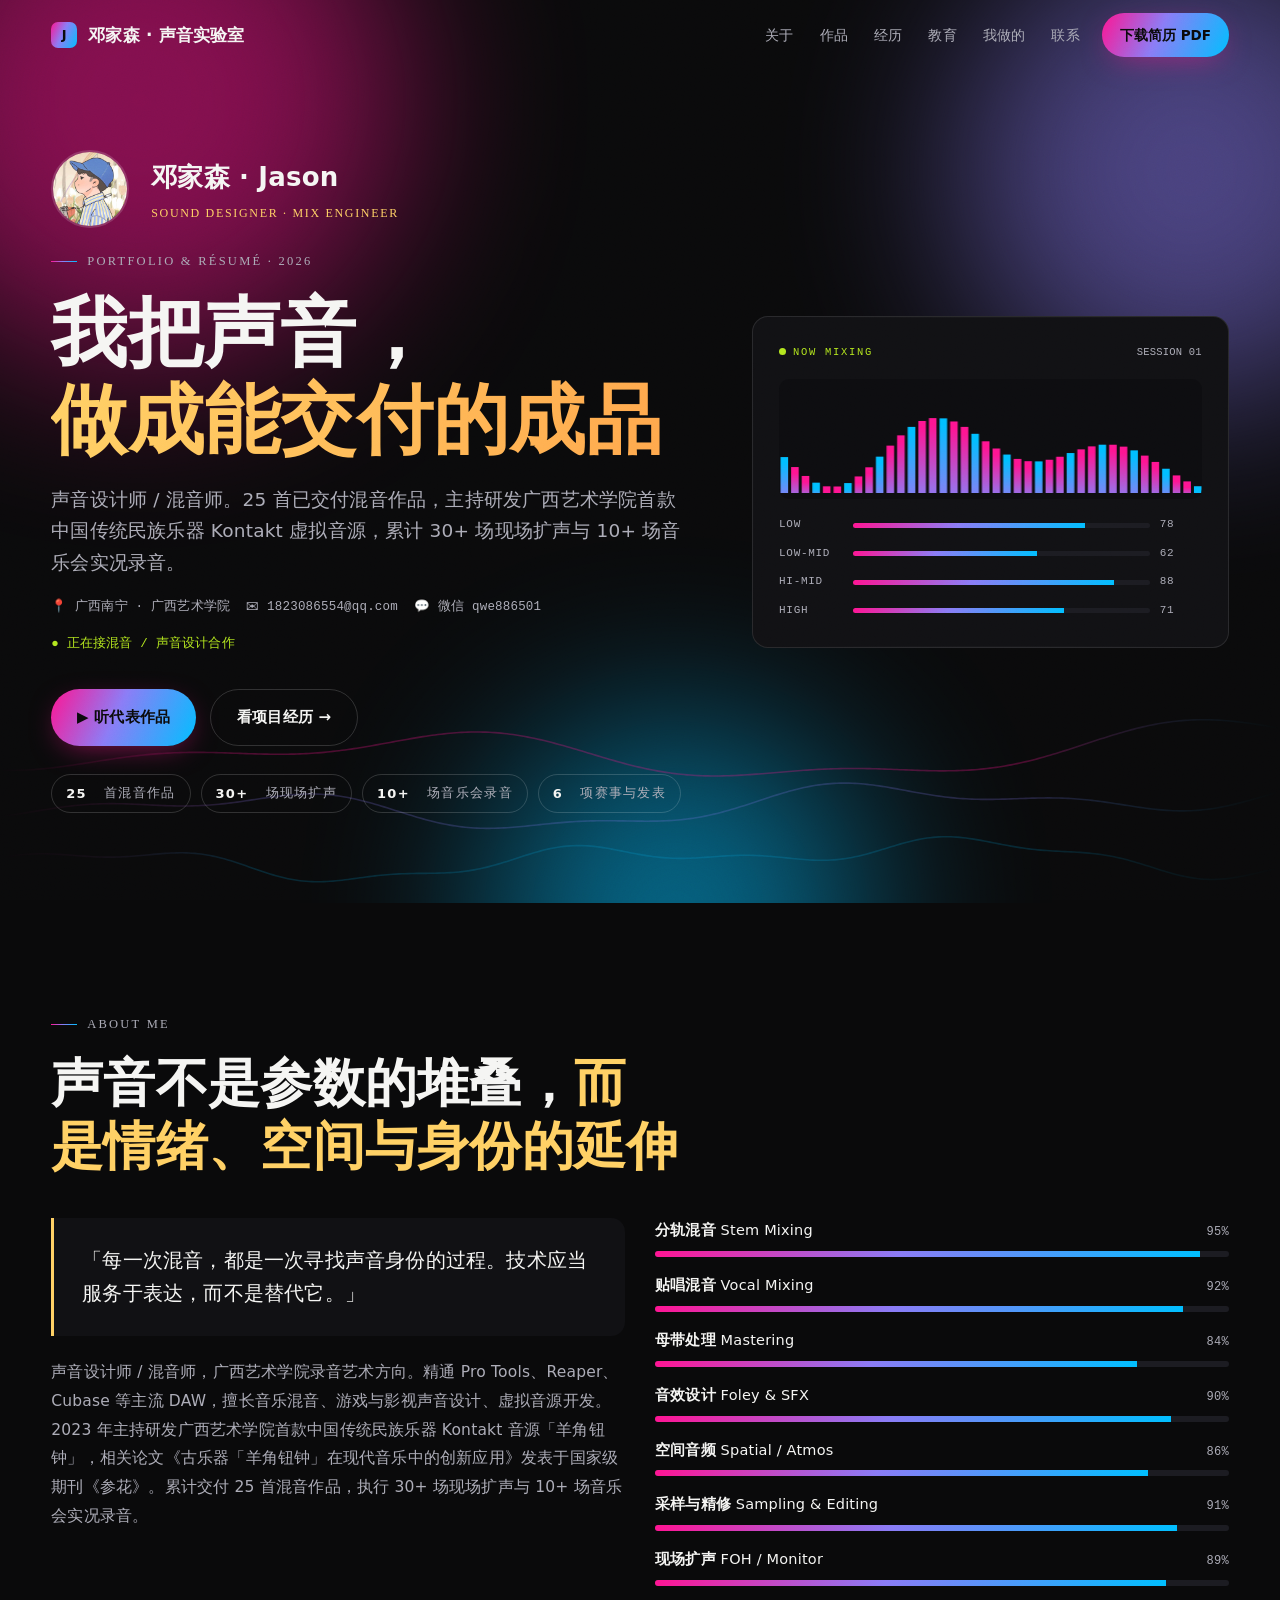
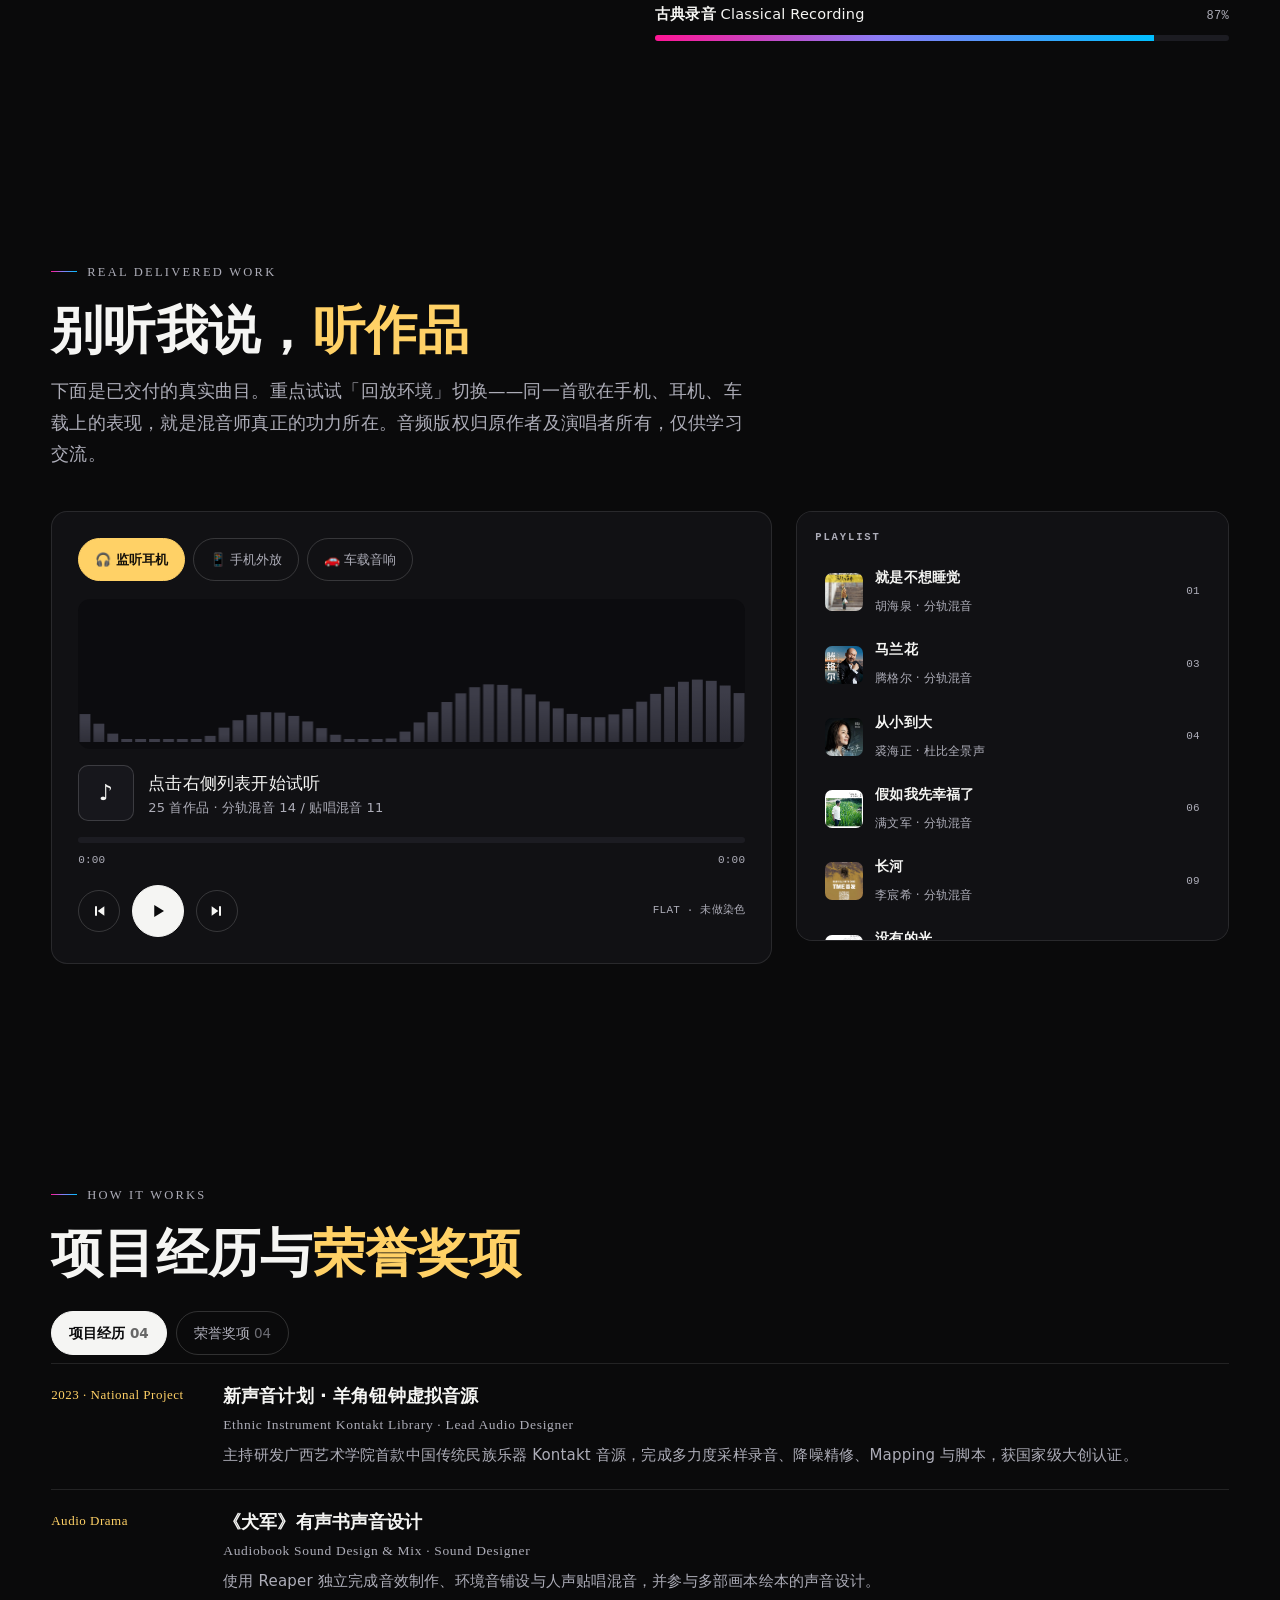
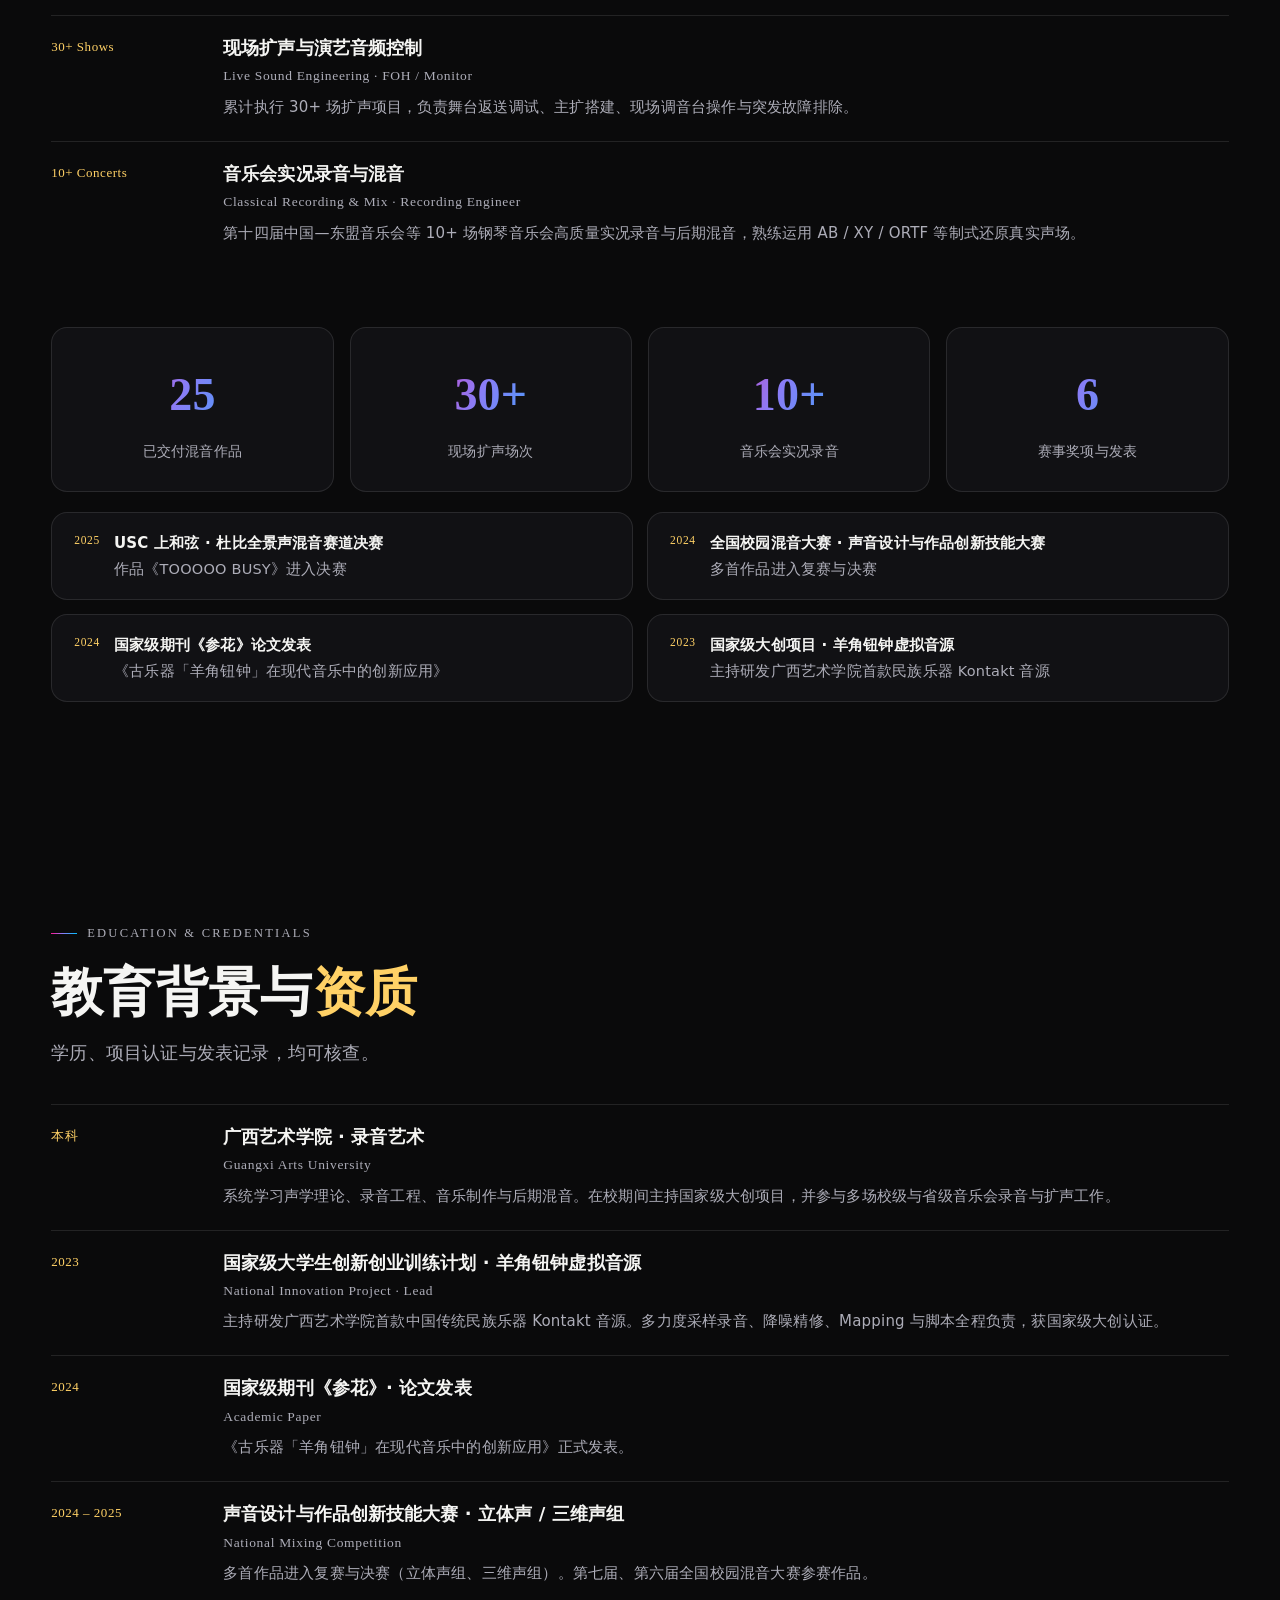
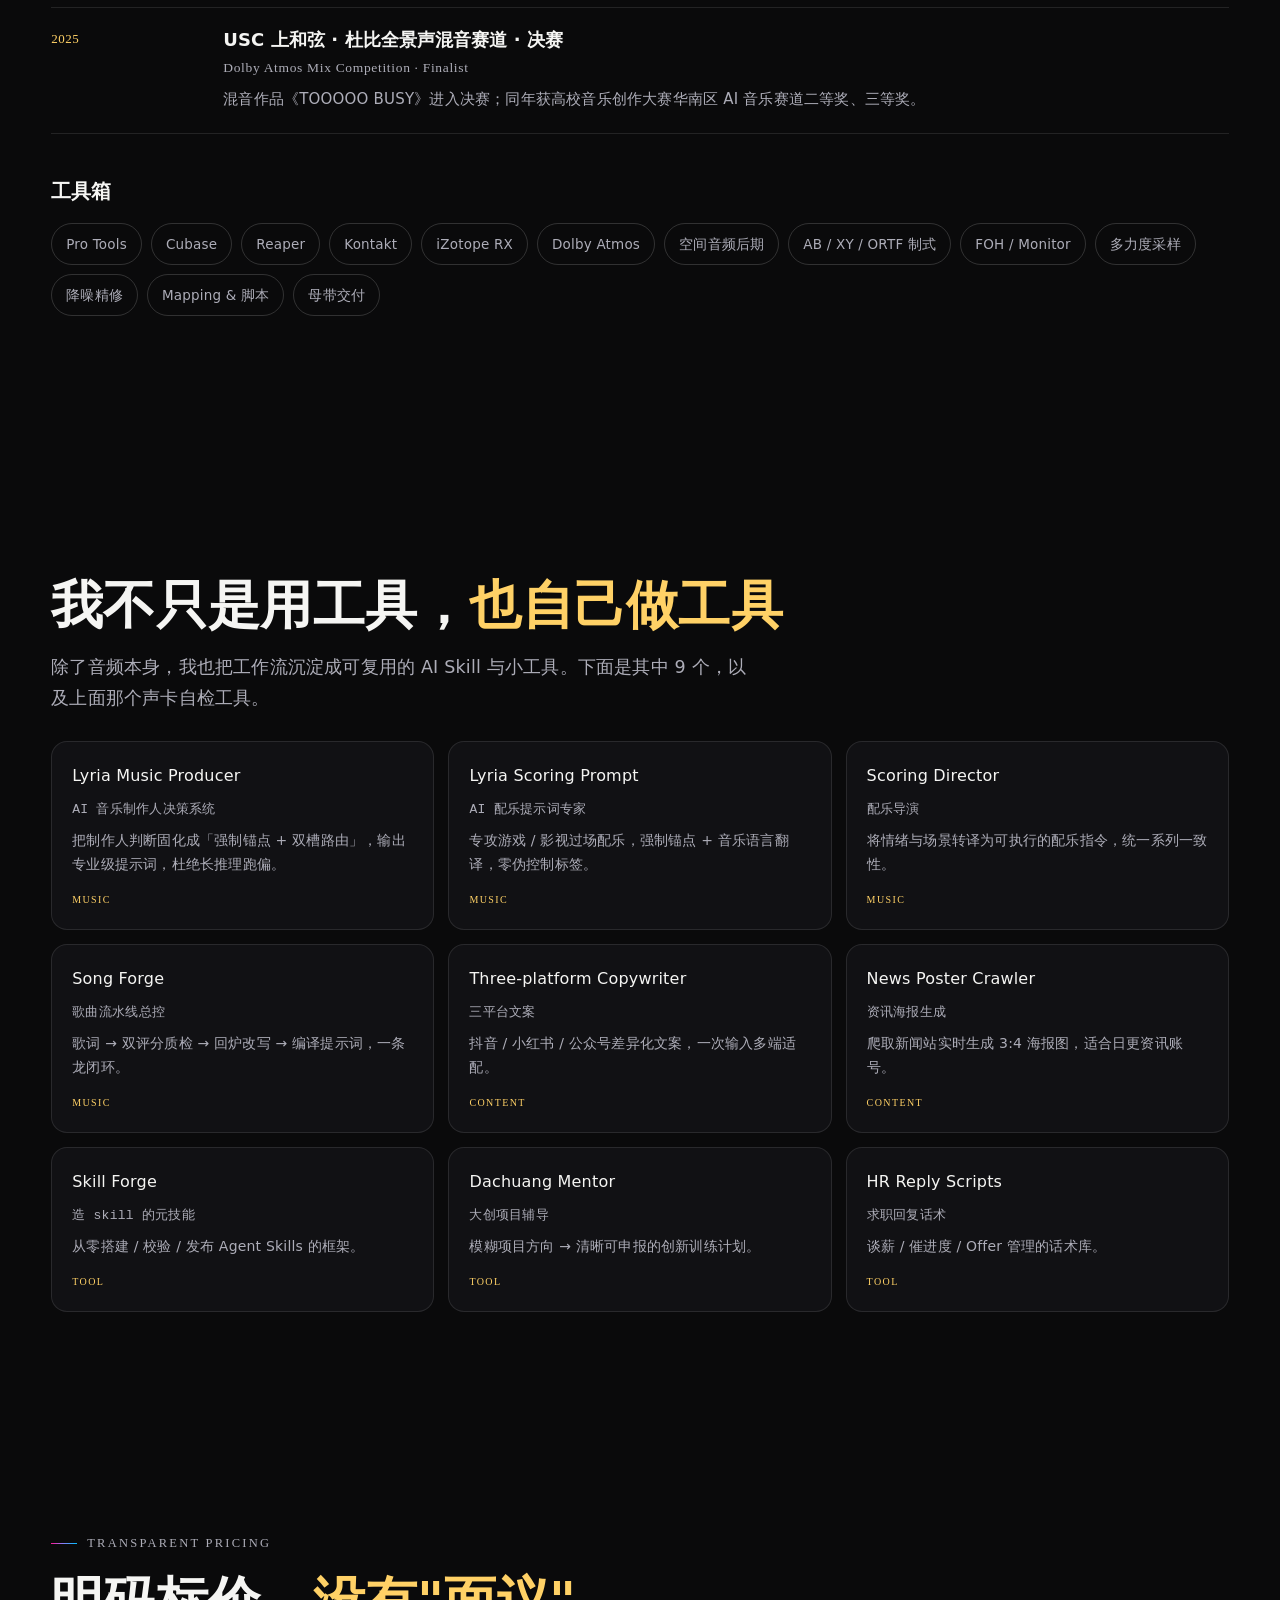
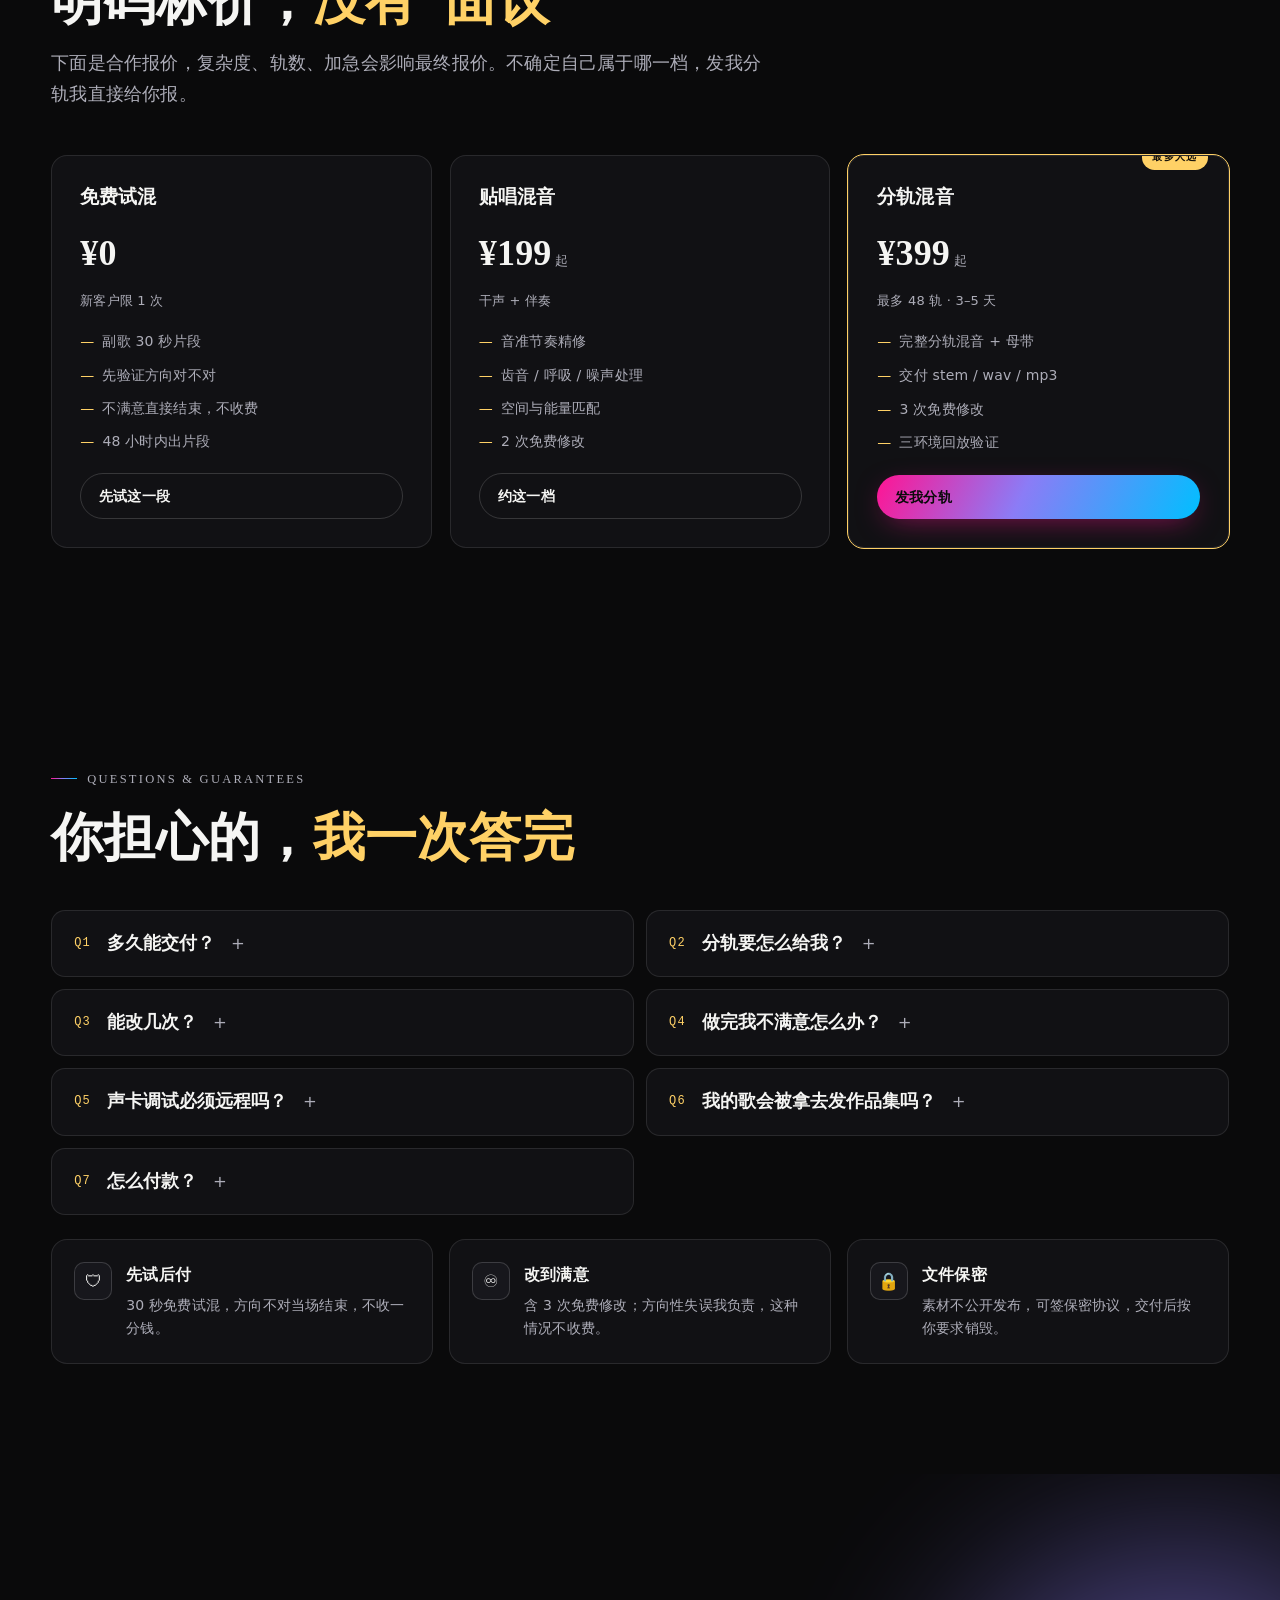
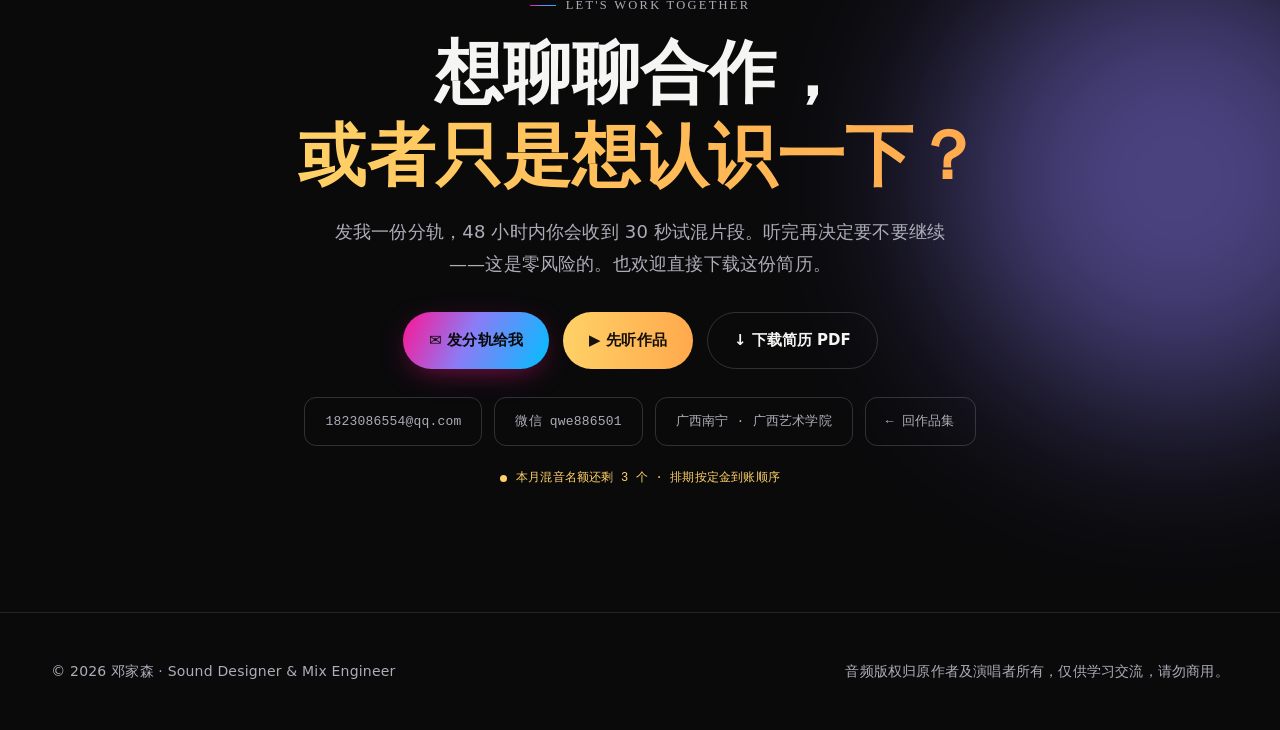
==== commit 40810774: "Remove teaching/8-lesson content; apply Times New Roman serif to English labels and display numerals" ====
--- a/resume/index.html
+++ b/resume/index.html
@@ -402,6 +402,26 @@
   .acc-b{max-height:none !important}
 }
 
+/* ── 英文标签与大数字用衬线体（Times New Roman），中文仍走黑体 ── */
+.kicker,
+.hero-id .rl,
+.svc-c .en,
+.res-row .yr,
+.res-row .org,
+.cred .y,
+.agent-c .tag,
+.stat-c b,
+.pri-c .p,
+.svc-c .price{
+  font-family:"Times New Roman",Times,"Nimbus Roman",Georgia,serif;
+}
+.kicker{font-size:12.5px;letter-spacing:.18em}
+.res-row .yr{font-size:13px;letter-spacing:.04em;line-height:1.7}
+.res-row .org{letter-spacing:.05em}
+.stat-c b{font-size:46px;font-variant-numeric:lining-nums}
+.pri-c .p,.svc-c .price{font-weight:700;font-variant-numeric:lining-nums}
+.svc-c .price{font-size:27px}
+
 /* ── 响应式 ── */
 @media (max-width:1000px){
   .hero-in,.tool,.player-w,.two,.steps,.creds,.about-grid,.agent-g{grid-template-columns:1fr}
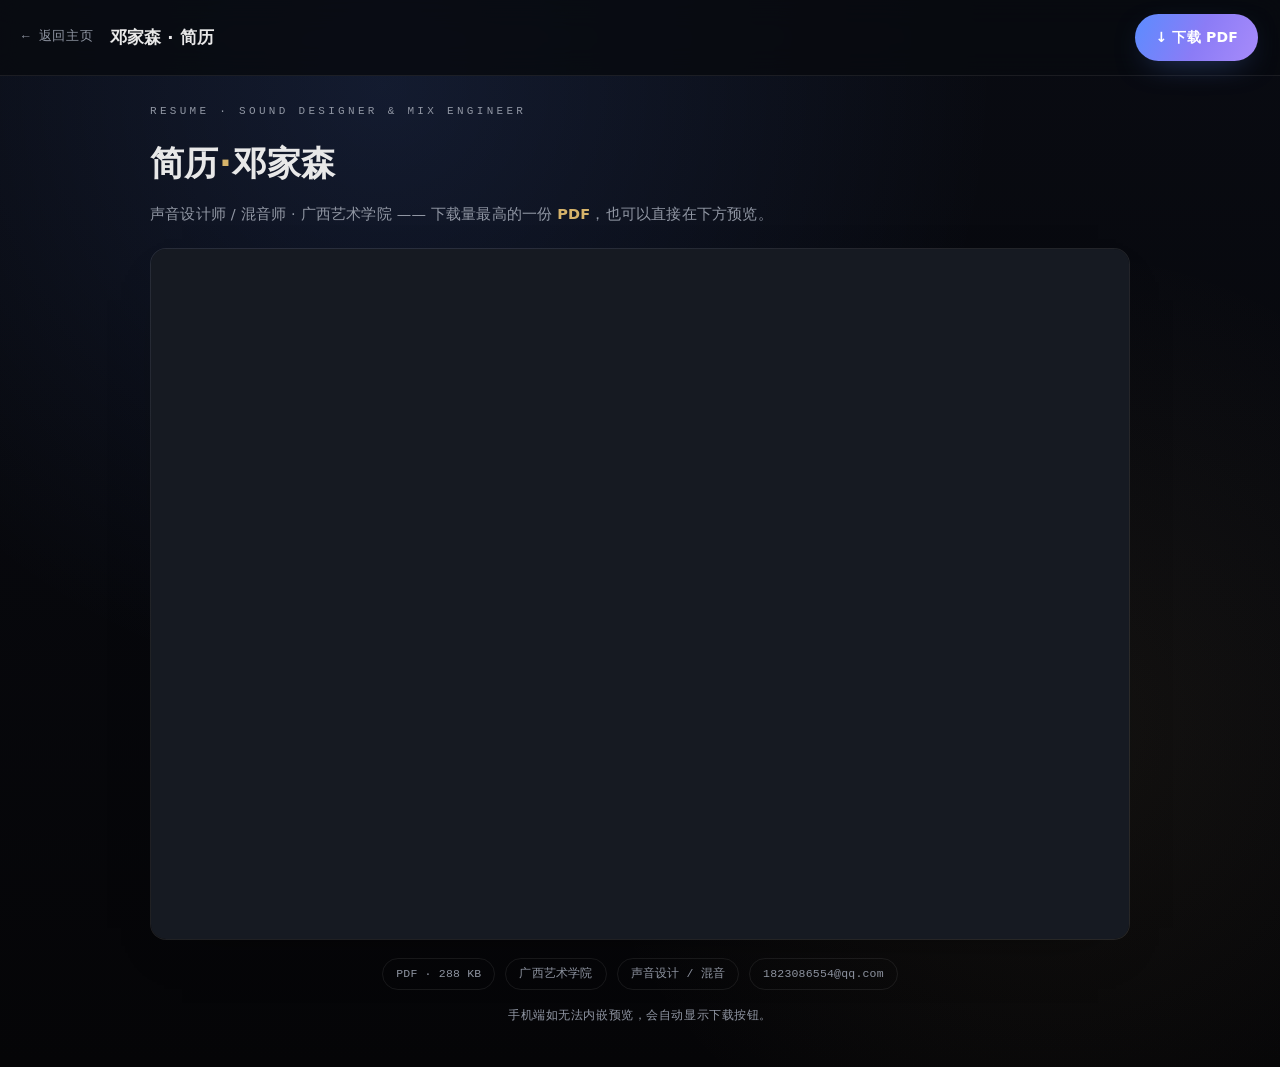
==== commit e60ac953: "Add dedicated resume page with embedded PDF and download" ====
--- a/resume/index.html
+++ b/resume/index.html
@@ -3,1296 +3,116 @@
 <head>
 <meta charset="UTF-8" />
 <meta name="viewport" content="width=device-width, initial-scale=1.0" />
-<meta name="description" content="邓家森 · 声音设计师 / 混音师。作品集与简历：25 首混音作品、国家级民族乐器虚拟音源研发、30+ 场现场扩声、10+ 场音乐会录音、6 项赛事奖项与期刊发表。" />
-<meta name="theme-color" content="#0A0A0B" />
-<title>邓家森 · 声音设计师 / 混音师 ｜ 作品集 &amp; 简历</title>
+<meta name="description" content="邓家森 · 简历（PDF）。声音设计师 / 混音师，广西艺术学院。分轨混音 · 贴唱混音 · 声音设计 · 虚拟音源研发。" />
+<meta name="theme-color" content="#080A0F" />
+<title>邓家森 · 简历 ｜ PDF</title>
 <style>
-/* ═══════════ 设计系统 ═══════════ */
 :root{
-  --bg:#0A0A0B;
-  --bg-2:#111114;
-  --ink:#F5F5F3;
-  --dim:#ADADB8;
-  --line:rgba(255,255,255,.10);
-  --line-2:rgba(255,255,255,.16);
-  --gold:#FFD166;
-  --pink:#FF1493;
-  --violet:#8B7CF6;
-  --sky:#00BFFF;
-  --lime:#B4E61E;
-  --grad:linear-gradient(115deg,var(--pink),var(--violet) 45%,var(--sky));
-  --f-d:"Space Grotesk","PingFang SC","HarmonyOS Sans","Source Han Sans SC","Source Han Sans CN","Noto Sans SC","Microsoft YaHei",system-ui,-apple-system,"Segoe UI",sans-serif;
-  --f-b:"Inter","PingFang SC","HarmonyOS Sans","Source Han Sans SC","Source Han Sans CN","Noto Sans SC","Microsoft YaHei",system-ui,-apple-system,"Segoe UI",sans-serif;
+  --bg:#080A0F;
+  --surface:#11141C;
+  --ink:#E8E8E8;
+  --dim:#9096A3;
+  --line:rgba(255,255,255,.08);
+  --line-2:rgba(255,255,255,.14);
+  --gold:#D6B36A;
+  --ai:#5B8CFF;
+  --gold-metal:linear-gradient(92deg,#E8CF9C,#D6B36A 55%,#B9954E);
+  --grad:linear-gradient(115deg,var(--ai),#8B7CF6 52%,#A78BFA);
+  --f-d:"Geist","Inter","Space Grotesk","HarmonyOS Sans SC","HarmonyOS Sans","Source Han Sans SC","Noto Sans SC","PingFang SC","Microsoft YaHei",system-ui,-apple-system,"Segoe UI",sans-serif;
+  --f-b:"Inter","Geist","HarmonyOS Sans SC","HarmonyOS Sans","Source Han Sans SC","Noto Sans SC","PingFang SC","Microsoft YaHei",system-ui,-apple-system,"Segoe UI",sans-serif;
   --f-m:"JetBrains Mono",ui-monospace,"SFMono-Regular",Menlo,Consolas,"Courier New",monospace;
-  --r:16px;
   --ease:cubic-bezier(.22,1,.36,1);
 }
 *{margin:0;padding:0;box-sizing:border-box}
-html{
-  scroll-behavior:smooth;scroll-padding-top:82px;
-  -webkit-text-size-adjust:100%;text-size-adjust:100%;
+html{scroll-behavior:smooth;-webkit-text-size-adjust:100%}
+body{
+  background:
+    radial-gradient(circle at 30% 8%, rgba(91,140,255,.13), transparent 46%),
+    radial-gradient(circle at 82% 68%, rgba(214,179,106,.07), transparent 38%),
+    linear-gradient(180deg, #090B12, #050507);
+  color:var(--ink);font-family:var(--f-b);font-size:16.5px;line-height:1.78;letter-spacing:.012em;
+  -webkit-font-smoothing:antialiased;min-height:100vh;display:flex;flex-direction:column;
 }
-body{
-  background:var(--bg);color:var(--ink);font-family:var(--f-b);
-  font-size:16.5px;line-height:1.78;letter-spacing:.012em;
-  text-rendering:optimizeLegibility;font-kerning:normal;font-variant-ligatures:common-ligatures;
-  -webkit-font-smoothing:antialiased;-moz-osx-font-smoothing:grayscale;
-  overflow-x:hidden;overflow-wrap:break-word;
+a{color:inherit;text-decoration:none}
+.bar{
+  position:sticky;top:0;z-index:10;display:flex;align-items:center;gap:16px;
+  padding:14px 22px;background:rgba(8,10,15,.82);backdrop-filter:blur(14px);
+  border-bottom:1px solid var(--line);
 }
-img,canvas,svg{display:block;max-width:100%}
-a{color:inherit;text-decoration:none}
-button{font:inherit;color:inherit;background:none;border:0;cursor:pointer;-webkit-tap-highlight-color:transparent}
-p{text-wrap:pretty}
-::selection{background:var(--pink);color:#fff}
-::-webkit-scrollbar{width:10px}
-::-webkit-scrollbar-thumb{background:#2a2a31;border-radius:10px;border:3px solid var(--bg)}
-
-/* 颗粒噪点：让大面积暗色不发死 */
-body::after{
-  content:'';position:fixed;inset:0;z-index:9998;pointer-events:none;opacity:.05;mix-blend-mode:overlay;
-  background-image:url("data:image/svg+xml,%3Csvg xmlns='http://www.w3.org/2000/svg' width='160' height='160'%3E%3Cfilter id='n'%3E%3CfeTurbulence type='fractalNoise' baseFrequency='.85' numOctaves='3'/%3E%3C/filter%3E%3Crect width='100%25' height='100%25' filter='url(%23n)'/%3E%3C/svg%3E");
+.back{font-family:var(--f-m);font-size:12.5px;color:var(--dim);letter-spacing:.06em}
+.back:hover{color:var(--gold)}
+.bar b{font-family:var(--f-d);font-weight:600;font-size:16.5px;letter-spacing:.014em}
+.bar .sp{flex:1}
+.btn{
+  display:inline-flex;align-items:center;gap:8px;padding:11px 20px;border-radius:999px;
+  font-weight:600;font-size:14px;background:var(--grad);color:#fff;
+  box-shadow:0 10px 32px -14px rgba(91,140,255,.55);transition:.25s var(--ease);
 }
-.wrap{width:min(1180px,92vw);margin-inline:auto}
-.mono{font-family:var(--f-m);font-variant-numeric:tabular-nums}
-.kicker{
-  font-family:var(--f-m);font-size:11.5px;letter-spacing:.22em;text-transform:uppercase;
-  color:var(--dim);display:flex;align-items:center;gap:10px;margin-bottom:16px;
+.btn:hover{box-shadow:0 16px 42px -14px rgba(91,140,255,.7)}
+.btn--ghost{background:rgba(255,255,255,.05);border:1px solid var(--line-2);color:var(--ink);box-shadow:none}
+.btn--ghost:hover{border-color:rgba(255,255,255,.22);transform:translateY(-2px)}
+main{flex:1;width:min(980px,94vw);margin:26px auto 40px}
+.kicker{font-family:var(--f-m);font-size:11px;letter-spacing:.3em;text-transform:uppercase;color:var(--dim);margin-bottom:12px}
+h1{font-family:var(--f-d);font-weight:600;font-size:clamp(24px,3.4vw,34px);letter-spacing:.014em;margin-bottom:8px}
+.sub{color:var(--dim);font-size:14.5px;margin-bottom:20px}
+.sub b{color:var(--gold);font-weight:600}
+.sheet{
+  position:relative;border-radius:16px;border:1px solid var(--line);
+  background:rgba(255,255,255,.035);backdrop-filter:blur(20px);-webkit-backdrop-filter:blur(20px);
+  overflow:hidden;box-shadow:0 20px 50px -32px rgba(0,0,0,.55);
 }
-.kicker::before{content:'';width:26px;height:1px;background:var(--grad)}
-/* 中西文混排：标题不收紧字距（负字距会挤压汉字），改用轻微正字距 + balance 换行 */
-h1,h2,h3,h4{font-family:var(--f-d);font-weight:700;line-height:1.2;letter-spacing:.005em;text-wrap:balance}
-h1{line-height:1.14}
-h2{line-height:1.22}
-h3,h4{line-height:1.35}
-.gold{background:linear-gradient(92deg,var(--gold),#FFA94D);-webkit-background-clip:text;background-clip:text;color:transparent}
-.grad{background:var(--grad);-webkit-background-clip:text;background-clip:text;color:transparent}
-.sec{padding:110px 0;position:relative}
-.sec-t{font-size:clamp(30px,4.4vw,52px);margin-bottom:14px}
-.sec-l{color:var(--dim);font-size:17.5px;line-height:1.8;max-width:64ch}
-mark{background:none;color:var(--gold)}
-
-/* ── 点阵加载器 ── */
-#loader{
-  position:fixed;inset:0;z-index:9999;background:var(--bg);display:grid;place-items:center;gap:22px;
-  transition:opacity .6s var(--ease),visibility .6s;
-}
-#loader.off{opacity:0;visibility:hidden}
-.dots{display:grid;grid-template-columns:repeat(7,1fr);gap:7px;width:112px}
-.dots i{aspect-ratio:1;background:#26262d;border-radius:2px;animation:dotw 1.25s var(--ease) infinite}
-@keyframes dotw{0%,100%{transform:scale(1);background:#26262d}45%{transform:scale(.55);background:var(--gold)}}
-#loader p{font-family:var(--f-m);font-size:11px;letter-spacing:.24em;color:var(--dim);text-transform:uppercase}
-
-/* ── 导航 ── */
-.nav{position:fixed;top:0;left:0;right:0;z-index:900;transition:.3s var(--ease)}
-.nav.on{background:rgba(10,10,11,.78);backdrop-filter:blur(14px);border-bottom:1px solid var(--line)}
-.nav-in{display:flex;align-items:center;gap:22px;height:70px}
-.brand{display:flex;align-items:center;gap:11px;font-family:var(--f-d);font-weight:700;font-size:17px}
-.brand i{width:26px;height:26px;border-radius:7px;background:var(--grad);display:grid;place-items:center;font-style:normal;font-size:13px;color:#0A0A0B;font-weight:800}
-.nav-links{display:flex;gap:26px;margin-left:auto;font-size:14px;color:var(--dim)}
-.nav-links a{transition:color .2s;position:relative}
-.nav-links a:hover,.nav-links a.active{color:var(--ink)}
-.nav-links a.active::after{content:'';position:absolute;left:0;right:0;bottom:-6px;height:1px;background:var(--grad)}
-.burger{display:none;margin-left:auto;width:42px;height:42px;border:1px solid var(--line-2);border-radius:10px;place-items:center}
-#prog{position:fixed;top:0;left:0;height:2px;background:var(--grad);z-index:901;width:0}
-
-/* ── 按钮 ── */
-.btn{
-  position:relative;display:inline-flex;align-items:center;gap:9px;padding:14px 26px;border-radius:999px;
-  font-weight:600;font-size:15px;transition:transform .18s var(--ease),box-shadow .25s;will-change:transform;
-}
-.btn--main{background:var(--grad);color:#0A0A0B;box-shadow:0 8px 30px -10px rgba(255,20,147,.6)}
-.btn--main:hover{box-shadow:0 14px 40px -10px rgba(255,20,147,.8)}
-.btn--gold{background:linear-gradient(92deg,var(--gold),#FFA94D);color:#14100A}
-.btn--ghost{border:1px solid var(--line-2);color:var(--ink)}
-.btn--ghost:hover{border-color:var(--ink)}
-.btn--sm{padding:10px 18px;font-size:13.5px}
-
-/* ── 边框流光（Border beam） ── */
-.beam{position:relative;border-radius:var(--r);background:var(--bg-2);border:1px solid var(--line)}
-.beam::before{
-  content:'';position:absolute;inset:-1px;border-radius:inherit;padding:1px;pointer-events:none;
-  background:conic-gradient(from var(--a,0deg),transparent 0 300deg,var(--pink) 330deg,var(--violet) 350deg,transparent 360deg);
-  -webkit-mask:linear-gradient(#000 0 0) content-box,linear-gradient(#000 0 0);
-  -webkit-mask-composite:xor;mask-composite:exclude;
-  animation:spin 5.5s linear infinite;opacity:0;transition:opacity .4s;
-}
-.beam:hover::before,.beam.lit::before{opacity:1}
-@keyframes spin{to{--a:360deg}}
-@property --a{syntax:'<angle>';initial-value:0deg;inherits:false}
-
-/* ── 鼠标聚光灯 ── */
-.spot{position:relative;overflow:hidden}
-.spot::before{
-  content:'';position:absolute;inset:0;pointer-events:none;opacity:0;transition:opacity .35s;
-  background:radial-gradient(420px circle at var(--mx,50%) var(--my,50%),rgba(255,255,255,.07),transparent 65%);
-}
-.spot:hover::before{opacity:1}
-
-/* ═══════════ HERO ═══════════ */
-.hero{position:relative;padding:150px 0 90px;overflow:hidden}
-.blob{position:absolute;border-radius:50%;filter:blur(90px);opacity:.5;pointer-events:none}
-.b1{width:520px;height:520px;background:var(--pink);top:-160px;left:-120px;animation:drift 18s ease-in-out infinite}
-.b2{width:460px;height:460px;background:var(--violet);top:-60px;right:-140px;animation:drift 22s ease-in-out infinite reverse}
-.b3{width:380px;height:380px;background:var(--sky);bottom:-200px;left:38%;animation:drift 26s ease-in-out infinite}
-@keyframes drift{0%,100%{transform:translate(0,0) scale(1)}50%{transform:translate(50px,40px) scale(1.12)}}
-#wave{position:absolute;inset:auto 0 0;height:220px;width:100%;opacity:.55;pointer-events:none}
-.hero-in{position:relative;z-index:2;display:grid;grid-template-columns:minmax(0,1.15fr) minmax(0,.85fr);gap:56px;align-items:center}
-.hero h1{font-size:clamp(38px,6.2vw,76px);margin:18px 0 20px}
-.hero p.lead{font-size:18.5px;line-height:1.72;color:var(--dim);max-width:54ch}
-.hero-cta{display:flex;gap:14px;margin:34px 0 28px;flex-wrap:wrap}
-.pill{
-  display:inline-flex;align-items:center;gap:8px;font-family:var(--f-m);font-size:11.5px;letter-spacing:.1em;
-  padding:7px 14px;border:1px solid var(--line-2);border-radius:999px;color:var(--dim);text-transform:uppercase;
-}
-.trust{display:flex;gap:10px;flex-wrap:wrap;margin-top:6px}
-.trust span{font-size:13px;color:var(--dim)}
-.trust b{color:var(--ink);font-family:var(--f-d)}
-.hero-card{padding:26px}
-.hero-card .top{display:flex;align-items:center;justify-content:space-between;margin-bottom:18px}
-.live{display:inline-flex;align-items:center;gap:7px;font-family:var(--f-m);font-size:10.5px;letter-spacing:.16em;color:var(--lime)}
-.live i{width:7px;height:7px;border-radius:50%;background:var(--lime);animation:pulse 1.4s infinite}
-@keyframes pulse{0%,100%{opacity:1;transform:scale(1)}50%{opacity:.35;transform:scale(.7)}}
-#spec{width:100%;height:120px;display:block;border-radius:10px;background:#0d0d10}
-.eq{display:grid;gap:9px;margin-top:16px}
-.eq-row{display:grid;grid-template-columns:64px 1fr 42px;align-items:center;gap:10px;font-family:var(--f-m);font-size:11px;letter-spacing:.06em;color:var(--dim)}
-.eq-bar{height:5px;background:#1c1c22;border-radius:99px;overflow:hidden}
-.eq-bar i{display:block;height:100%;background:var(--grad);width:0;transition:width .9s var(--ease)}
-
-/* ═══════════ 痛点 ═══════════ */
-.pain{display:grid;grid-template-columns:repeat(3,minmax(0,1fr));gap:16px;margin-top:44px}
-.pain-c{padding:24px}
-.pain-c .n{font-family:var(--f-m);font-size:11px;color:var(--pink);letter-spacing:.14em}
-.pain-c h3{font-size:19px;margin:10px 0 8px}
-.pain-c p{font-size:14px;color:var(--dim);line-height:1.6}
-.pain-c .fix{margin-top:14px;padding-top:12px;border-top:1px dashed var(--line-2);font-size:13px;color:var(--ink)}
-.pain-c .fix b{color:var(--gold)}
-
-/* ═══════════ 服务三支柱 ═══════════ */
-.svc{display:grid;grid-template-columns:repeat(3,minmax(0,1fr));gap:20px;margin-top:44px}
-.svc-c{padding:30px;display:flex;flex-direction:column}
-.svc-c .ic{width:46px;height:46px;border-radius:12px;display:grid;place-items:center;margin-bottom:18px;background:#17171c;border:1px solid var(--line-2)}
-.svc-c h3{font-size:23px}
-.svc-c .en{font-family:var(--f-m);font-size:10.5px;letter-spacing:.16em;color:var(--dim);text-transform:uppercase;margin-top:6px}
-.svc-c ul{list-style:none;margin:20px 0;display:grid;gap:10px;flex:1}
-.svc-c li{font-size:14px;color:var(--dim);padding-left:20px;position:relative}
-.svc-c li::before{content:'';position:absolute;left:0;top:9px;width:9px;height:9px;border-radius:2px;background:var(--grad)}
-.svc-c .price{font-family:var(--f-d);font-size:26px;margin-bottom:14px}
-.svc-c .price small{font-size:12px;color:var(--dim);font-weight:400}
-
-/* ═══════════ 调试工具 ═══════════ */
-.tool{display:grid;grid-template-columns:minmax(0,.9fr) minmax(0,1.1fr);gap:24px;margin-top:40px}
-.tool-f{padding:28px}
-.field{margin-bottom:18px}
-.field label{display:block;font-family:var(--f-m);font-size:11px;letter-spacing:.14em;color:var(--dim);text-transform:uppercase;margin-bottom:9px}
-.chips-f{display:flex;gap:8px;flex-wrap:wrap}
-.chips-f button{padding:9px 15px;border:1px solid var(--line-2);border-radius:99px;font-size:13px;color:var(--dim);transition:.2s}
-.chips-f button:hover{border-color:var(--line-2);color:var(--ink)}
-.chips-f button.on{background:var(--ink);color:#0A0A0B;border-color:var(--ink);font-weight:600}
-.tool-o{padding:28px;display:flex;flex-direction:column}
-.tool-o .kv{display:grid;grid-template-columns:repeat(2,1fr);gap:14px;margin:20px 0}
-.kv div{border:1px solid var(--line);border-radius:12px;padding:14px;background:#0d0d10}
-.kv span{display:block;font-family:var(--f-m);font-size:10px;letter-spacing:.14em;color:var(--dim);text-transform:uppercase}
-.kv b{font-family:var(--f-d);font-size:22px;display:block;margin-top:5px}
-.tool-o ol{margin:0 0 18px 18px;display:grid;gap:8px;font-size:14px;color:var(--dim)}
-.tool-o ol li::marker{color:var(--gold);font-family:var(--f-m);font-size:12px}
-
-/* ═══════════ 播放器 / 试听 ═══════════ */
-.player-w{display:grid;grid-template-columns:minmax(0,1.25fr) minmax(0,.75fr);gap:24px;margin-top:40px}
-.p-main{padding:26px}
-.envs{display:flex;gap:8px;margin-bottom:18px;flex-wrap:wrap}
-.envs button{padding:9px 16px;border:1px solid var(--line-2);border-radius:99px;font-size:13px;color:var(--dim)}
-.envs button.on{background:var(--gold);color:#14100A;border-color:var(--gold);font-weight:600}
-#viz{width:100%;height:150px;display:block;border-radius:12px;background:#0c0c0f}
-.now{display:flex;align-items:center;gap:14px;margin-top:16px}
-.now img{width:56px;height:56px;border-radius:10px;object-fit:cover;border:1px solid var(--line-2)}
-.now .t{font-family:var(--f-d);font-size:17px}
-.now .s{font-size:13px;color:var(--dim);line-height:1.5}
-.rail{margin-top:16px}
-.rail-bar{height:6px;background:#1c1c22;border-radius:99px;cursor:pointer;position:relative;overflow:hidden}
-.rail-bar i{position:absolute;inset:0 auto 0 0;background:var(--grad);width:0}
-.rail-t{display:flex;justify-content:space-between;font-family:var(--f-m);font-size:11px;color:var(--dim);margin-top:8px}
-.ctrls{display:flex;align-items:center;gap:12px;margin-top:14px}
-.ctrls button{width:42px;height:42px;border-radius:50%;border:1px solid var(--line-2);display:grid;place-items:center;transition:.2s}
-.ctrls button:hover{border-color:var(--ink)}
-.ctrls .play{background:var(--ink);color:#0A0A0B;border-color:var(--ink);width:52px;height:52px}
-.pl{padding:18px;max-height:430px;overflow:auto}
-.pl h4{font-family:var(--f-m);font-size:10.5px;letter-spacing:.18em;color:var(--dim);text-transform:uppercase;margin-bottom:12px}
-.pl-i{display:flex;align-items:center;gap:12px;padding:9px 10px;border-radius:10px;cursor:pointer;transition:.18s}
-.pl-i:hover{background:#17171c}
-.pl-i.on{background:#17171c;outline:1px solid var(--line-2)}
-.pl-i img{width:38px;height:38px;border-radius:7px;object-fit:cover}
-.pl-i .m{min-width:0}
-.pl-i .m b{display:block;font-size:14px;font-weight:600;white-space:nowrap;overflow:hidden;text-overflow:ellipsis}
-.pl-i .m span{font-size:12px;color:var(--dim)}
-.pl-i .k{margin-left:auto;font-family:var(--f-m);font-size:11px;color:var(--dim)}
-
-/* ═══════════ 教学 ═══════════ */
-.cur{margin-top:40px;display:grid;gap:10px}
-.acc{border:1px solid var(--line);border-radius:14px;background:var(--bg-2);overflow:hidden}
-.acc-h{width:100%;display:flex;align-items:center;gap:16px;padding:18px 22px;text-align:left}
-.acc-h .no{font-family:var(--f-m);font-size:12px;color:var(--gold);letter-spacing:.1em}
-.acc-h b{font-family:var(--f-d);font-size:17.5px;font-weight:600;line-height:1.45}
-.acc-h .tag{margin-left:auto;font-family:var(--f-m);font-size:10.5px;color:var(--dim);letter-spacing:.1em}
-.acc-h .ar{transition:transform .3s var(--ease);color:var(--dim)}
-.acc.open .ar{transform:rotate(45deg)}
-.acc-b{max-height:0;overflow:hidden;transition:max-height .4s var(--ease)}
-.acc-b p{padding:0 22px 20px 66px;color:var(--dim);font-size:15px;line-height:1.8}
-.two{display:grid;grid-template-columns:minmax(0,1fr) minmax(0,1fr);gap:20px;margin-top:34px}
-.fit{padding:24px}
-.fit h4{font-size:17px;margin-bottom:14px}
-.fit li{list-style:none;padding-left:22px;position:relative;font-size:14px;color:var(--dim);margin-bottom:9px}
-.fit.yes li::before{content:'✓';position:absolute;left:0;color:var(--lime);font-weight:700}
-.fit.no li::before{content:'×';position:absolute;left:0;color:var(--pink);font-weight:700}
-
-/* ═══════════ 流程 ═══════════ */
-.steps{display:grid;grid-template-columns:repeat(5,minmax(0,1fr));gap:14px;margin-top:44px;counter-reset:s}
-.step{padding:24px;position:relative}
-.step::before{
-  counter-increment:s;content:counter(s,decimal-leading-zero);
-  font-family:var(--f-m);font-size:11px;color:var(--gold);letter-spacing:.12em;display:block;margin-bottom:12px;
-}
-.step h4{font-size:16.5px;margin-bottom:8px}
-.step p{font-size:13.5px;color:var(--dim)}
-
-/* ═══════════ 数据 ═══════════ */
-.stats{display:grid;grid-template-columns:repeat(4,minmax(0,1fr));gap:16px;margin-top:40px}
-.stat-c{padding:26px;text-align:center}
-.stat-c b{font-family:var(--f-d);font-size:44px;display:block;background:var(--grad);-webkit-background-clip:text;background-clip:text;color:transparent}
-.stat-c span{font-size:13.5px;color:var(--dim);line-height:1.6}
-.creds{display:grid;grid-template-columns:repeat(2,minmax(0,1fr));gap:14px;margin-top:20px}
-.cred{padding:18px 22px;display:flex;gap:14px;align-items:flex-start;font-size:14.5px;line-height:1.7;color:var(--dim)}
-.cred b{color:var(--ink);font-weight:600;display:block;font-size:15px}
-.cred .y{font-family:var(--f-m);font-size:11.5px;letter-spacing:.06em;color:var(--gold);white-space:nowrap}
-
-/* ═══════════ 价格 ═══════════ */
-.pri{display:grid;grid-template-columns:repeat(3,minmax(0,1fr));gap:18px;margin-top:44px}
-.pri-c{padding:28px;display:flex;flex-direction:column;position:relative}
-.pri-c.hot{outline:1px solid var(--gold)}
-.pri-c .badge{position:absolute;top:-11px;right:20px;background:var(--gold);color:#14100A;font-family:var(--f-m);font-size:10px;letter-spacing:.14em;padding:4px 10px;border-radius:99px;font-weight:700}
-.pri-c h3{font-size:19px}
-.pri-c .p{font-family:var(--f-d);font-size:36px;margin:12px 0 4px}
-.pri-c .p small{font-size:13px;color:var(--dim);font-weight:400}
-.pri-c .u{font-size:13px;color:var(--dim);margin-bottom:18px}
-.pri-c ul{list-style:none;display:grid;gap:10px;font-size:14px;line-height:1.65;color:var(--dim);flex:1;margin-bottom:20px}
-.pri-c ul li::before{content:'—';color:var(--gold);margin-right:8px}
-
-/* ═══════════ FAQ + 保障 ═══════════ */
-.faq-q{display:grid;grid-template-columns:minmax(0,1fr) minmax(0,1fr);gap:12px;margin-top:40px}
-.guar{display:grid;grid-template-columns:repeat(3,minmax(0,1fr));gap:16px;margin-top:24px}
-.guar-c{padding:22px;display:flex;gap:14px;align-items:flex-start}
-.guar-c .ic{flex:none;width:38px;height:38px;border-radius:10px;background:#17171c;border:1px solid var(--line-2);display:grid;place-items:center;font-size:17px}
-.guar-c b{display:block;font-size:15.5px;margin-bottom:4px}
-.guar-c p{font-size:14px;line-height:1.7;color:var(--dim)}
-
-/* ═══════════ 终局 CTA ═══════════ */
-.fin{padding:120px 0;text-align:center;position:relative;overflow:hidden}
-.fin h2{font-size:clamp(32px,5.4vw,68px);margin-bottom:18px}
-.fin .lead{color:var(--dim);font-size:18px;max-width:56ch;margin:0 auto 32px}
-.fin-cta{display:flex;gap:14px;justify-content:center;flex-wrap:wrap}
-.contact-row{display:flex;gap:12px;justify-content:center;flex-wrap:wrap;margin-top:28px}
-.contact-row a{padding:12px 20px;border:1px solid var(--line-2);border-radius:12px;font-family:var(--f-m);font-size:13px;color:var(--dim)}
-.contact-row a:hover{border-color:var(--gold);color:var(--gold)}
-.scar{display:inline-flex;align-items:center;gap:9px;margin-top:22px;font-family:var(--f-m);font-size:12px;color:var(--gold)}
-.scar i{width:7px;height:7px;border-radius:50%;background:var(--gold);animation:pulse 1.6s infinite}
-
-/* ── 移动端常驻 CTA ── */
-.sticky-cta{
-  position:fixed;left:0;right:0;bottom:0;z-index:890;display:none;gap:10px;padding:12px 14px;
-  background:rgba(10,10,11,.92);backdrop-filter:blur(12px);border-top:1px solid var(--line);
-}
-.sticky-cta .btn{flex:1;justify-content:center;padding:13px}
-
-/* ── 页脚 ── */
-.foot{padding:46px 0;border-top:1px solid var(--line);color:var(--dim);font-size:14px}
-.foot-in{display:flex;justify-content:space-between;gap:20px;flex-wrap:wrap;align-items:center}
-.foot a:hover{color:var(--gold)}
-
-/* ── 揭示动画 ── */
-.rv{opacity:0;transform:translateY(26px);transition:opacity .7s var(--ease),transform .7s var(--ease)}
-.rv.in{opacity:1;transform:none}
-
-/* ═══════════ 简历 / 作品集扩展 ═══════════ */
-.is-hidden{display:none !important}
-.about-grid{display:grid;grid-template-columns:minmax(0,1fr) minmax(0,1fr);gap:30px;align-items:start}
-.quote{
-  padding:26px 28px;border-left:3px solid var(--gold);background:var(--bg-2);border-radius:0 14px 14px 0;
-  font-size:20px;line-height:1.65;font-family:var(--f-d);letter-spacing:.01em;
-}
-.quote+p{color:var(--dim);font-size:15.5px;line-height:1.85;margin-top:22px}
-.skill-bars{display:grid;gap:16px}
-.skill-b .lab{display:flex;justify-content:space-between;align-items:baseline;font-size:14.5px;margin-bottom:7px}
-.skill-b .lab span:last-child{font-family:var(--f-m);font-size:12px;color:var(--dim)}
-.bar{height:6px;background:#1c1c22;border-radius:99px;overflow:hidden}
-.bar i{display:block;height:100%;background:var(--grad);width:0;transition:width 1.1s var(--ease)}
-.resume{margin-top:8px}
-.res-row{display:grid;grid-template-columns:150px 1fr;gap:22px;padding:20px 0;border-top:1px solid var(--line)}
-.res-row:last-child{border-bottom:1px solid var(--line)}
-.res-row .yr{font-family:var(--f-m);font-size:12px;color:var(--gold);letter-spacing:.05em;line-height:1.7}
-.res-row h4{font-size:18px;margin-bottom:5px}
-.res-row .org{font-size:13.5px;color:var(--dim);margin-bottom:7px;font-family:var(--f-m);letter-spacing:.03em;line-height:1.6}
-.res-row p{font-size:15px;line-height:1.8;color:var(--dim)}
-.res-row ul{margin:8px 0 0 18px;display:grid;gap:6px;font-size:14.5px;line-height:1.7;color:var(--dim)}
-.tl-tabs{display:flex;gap:9px;margin:26px 0 6px;flex-wrap:wrap}
-.tl-tabs button{padding:9px 17px;border:1px solid var(--line-2);border-radius:99px;font-size:13.5px;color:var(--dim)}
-.tl-tabs button.on{background:var(--ink);color:#0A0A0B;border-color:var(--ink);font-weight:600}
-.toolbox{display:flex;flex-wrap:wrap;gap:9px;margin-top:18px}
-.toolbox span{padding:8px 14px;border:1px solid var(--line-2);border-radius:99px;font-size:13.5px;color:var(--dim)}
-.agent-g{display:grid;grid-template-columns:repeat(3,minmax(0,1fr));gap:14px;margin-top:26px}
-.agent-c{padding:20px;display:flex;flex-direction:column;gap:8px}
-.agent-c .nm{font-family:var(--f-d);font-size:16px}
-.agent-c .cn{font-size:13px;color:var(--dim);font-family:var(--f-m);letter-spacing:.02em}
-.agent-c .ds{font-size:14px;color:var(--dim);line-height:1.7}
-.agent-c .tag{font-family:var(--f-m);font-size:10px;letter-spacing:.14em;color:var(--gold);text-transform:uppercase;margin-top:auto;padding-top:6px}
-.hero-id{display:flex;align-items:center;gap:22px;margin-bottom:22px}
-.hero-id img{width:78px;height:78px;border-radius:50%;object-fit:cover;border:2px solid var(--line-2)}
-.hero-id .nm{font-family:var(--f-d);font-size:26px;font-weight:700}
-.hero-id .rl{font-family:var(--f-m);font-size:12px;letter-spacing:.14em;color:var(--gold);text-transform:uppercase;margin-top:3px}
-.meta-row{display:flex;gap:16px;flex-wrap:wrap;margin-top:18px;font-family:var(--f-m);font-size:12.5px;line-height:1.7;color:var(--dim)}
-.meta-row span{display:inline-flex;align-items:center;gap:6px}
-
-/* ── 触摸目标：手机上放大到 44px 量级 ── */
-@media (max-width:1000px){
-  .chips-f button{padding:11px 16px}
-  .pl-i{padding:11px 10px}
-  .envs button{padding:11px 16px}
-  .tl-tabs button{padding:11px 18px}
-  .acc-h{padding:20px 22px}
-}
-
-/* ── 横屏手机 / 矮视口：压缩纵向占用，保证首屏与功能一致 ── */
-@media (orientation:landscape) and (max-height:620px){
-  .hero{padding:104px 0 48px}
-  .hero h1{font-size:clamp(28px,5.4vw,44px)}
-  .hero p.lead{font-size:16.5px}
-  .hero-id{gap:16px;margin-bottom:16px}
-  .hero-id img{width:60px;height:60px}
-  .hero-id .nm{font-size:22px}
-  .hero-cta{margin:24px 0 20px}
-  .sec{padding:56px 0}
-  .fin{padding:64px 0}
-  .blob{display:none}
-  #wave{height:120px}
-  #spec{height:96px}
-  .pl{max-height:220px}
-  .sticky-cta{padding:8px 12px}
-  .sticky-cta .btn{padding:11px 12px;font-size:14px}
-  body{padding-bottom:64px}
-  .agent-g,.pri,.stats,.creds,.pain,.svc{grid-template-columns:repeat(2,minmax(0,1fr))}
-}
-@media (orientation:landscape) and (max-height:420px){
-  .sticky-cta{display:none}
-  body{padding-bottom:0}
-  .hero{padding:92px 0 40px}
-}
-
-/* ── 打印 / 导出 PDF ── */
-@media print{
-  #loader,#prog,.nav,.sticky-cta,.blob,#wave,#spec,.hero-card,.envs,.ctrls,.pl,.footer-cta,.foot{display:none !important}
-  body{background:#fff;color:#111;font-size:12px;padding:0}
-  .wrap{width:100%}
-  .sec,.hero,.fin{padding:16px 0 !important;break-inside:avoid}
-  h1,h2,h3,h4,b,.res-row .yr,.agent-c .tag{color:#111 !important}
-  .sec-l,.res-row p,.res-row ul,.res-row .org,.agent-c .ds,.agent-c .cn,.meta-row,p{color:#444 !important}
-  .grad,.gold{-webkit-text-fill-color:#111;color:#111 !important;background:none}
-  .beam,.step,.pain-c,.svc-c,.pri-c,.stat-c,.cred,.agent-c,.guar-c,.tool-o,.tool-f,.p-main{border-color:#ddd !important;background:#fff !important;box-shadow:none !important}
-  .beam::before,.spot::before{display:none !important}
-  .rv{opacity:1 !important;transform:none !important}
-  .bar i{background:#111 !important}
-  .toolbox span{border-color:#ccc;color:#444 !important}
-  .acc-b{max-height:none !important}
-}
-
-/* ── 英文标签与大数字用衬线体（Times New Roman），中文仍走黑体 ── */
-.kicker,
-.hero-id .rl,
-.svc-c .en,
-.res-row .yr,
-.res-row .org,
-.cred .y,
-.agent-c .tag,
-.stat-c b,
-.pri-c .p,
-.svc-c .price{
-  font-family:"Times New Roman",Times,"Nimbus Roman",Georgia,serif;
-}
-.kicker{font-size:12.5px;letter-spacing:.18em}
-.res-row .yr{font-size:13px;letter-spacing:.04em;line-height:1.7}
-.res-row .org{letter-spacing:.05em}
-.stat-c b{font-size:46px;font-variant-numeric:lining-nums}
-.pri-c .p,.svc-c .price{font-weight:700;font-variant-numeric:lining-nums}
-.svc-c .price{font-size:27px}
-
-/* ── 响应式 ── */
-@media (max-width:1000px){
-  .hero-in,.tool,.player-w,.two,.steps,.creds,.about-grid,.agent-g{grid-template-columns:1fr}
-  .res-row{grid-template-columns:1fr;gap:6px}
-  .pain,.svc{grid-template-columns:1fr 1fr}
-  .pri{grid-template-columns:1fr 1fr}
-  .stats{grid-template-columns:1fr 1fr}
-  .guar{grid-template-columns:1fr}
-  .faq-q{grid-template-columns:1fr}
-  .nav-links{display:none}
-  .burger{display:grid}
-  .sticky-cta{display:flex}
-  body{padding-bottom:76px}
-  .sec{padding:80px 0}
-}
-@media (max-width:620px){
-  .pain,.svc,.pri,.stats{grid-template-columns:1fr}
-  .hero{padding:120px 0 70px}
-}
-@media (prefers-reduced-motion:reduce){
-  *{animation:none !important;transition:none !important;scroll-behavior:auto}
-  .rv{opacity:1;transform:none}
-  .blob{display:none}
+#pdfFrame{display:block;width:100%;height:calc(100vh - 210px);min-height:520px;border:0;background:#161a22}
+.fallback{display:none;padding:48px 24px;text-align:center}
+.fallback p{color:var(--dim);margin-bottom:18px;font-size:15px}
+body.no-embed #pdfFrame{display:none}
+body.no-embed .fallback{display:block}
+.tip{margin-top:16px;font-family:var(--f-m);font-size:11.5px;letter-spacing:.05em;color:var(--dim);text-align:center}
+.meta{display:flex;gap:10px;flex-wrap:wrap;margin-top:18px;justify-content:center}
+.meta span{font-family:var(--f-m);font-size:11.5px;color:var(--dim);border:1px solid var(--line);border-radius:999px;padding:5px 13px}
+@media (max-width:640px){
+  .bar{padding:12px 14px;gap:10px}
+  .bar b{font-size:15px}
+  main{margin-top:18px}
+  #pdfFrame{height:calc(100vh - 240px);min-height:420px}
 }
 </style>
 </head>
 <body>
 
-<div id="loader">
-  <div class="dots" id="dots"></div>
-  <p>Loading · Sound Lab</p>
-</div>
-<div id="prog"></div>
-
-<header class="nav" id="nav">
-  <div class="wrap nav-in">
-    <a class="brand" href="#top"><i>J</i>邓家森 · 声音实验室</a>
-    <nav class="nav-links" id="navLinks">
-      <a href="#about">关于</a>
-      <a href="#work">作品</a>
-      <a href="#exp">经历</a>
-      <a href="#edu">教育</a>
-      <a href="#build">我做的</a>
-      <a href="#cta">联系</a>
-    </nav>
-    <button class="btn btn--main btn--sm" id="dl" type="button">下载简历 PDF</button>
-    <button class="burger" id="burger" type="button" aria-label="展开菜单">
-      <svg width="18" height="18" viewBox="0 0 24 24" stroke="currentColor" stroke-width="2.4" stroke-linecap="round"><path d="M3 6h18M3 12h18M3 18h18"/></svg>
-    </button>
-  </div>
+<header class="bar">
+  <a class="back" href="../">← 返回主页</a>
+  <b>邓家森 · 简历</b>
+  <span class="sp"></span>
+  <a class="btn" href="dengjiasen-resume.pdf" download="邓家森-简历.pdf">↓ 下载 PDF</a>
 </header>
 
-<!-- ══════════ HERO ══════════ -->
-<section class="hero" id="top">
-  <span class="blob b1"></span><span class="blob b2"></span><span class="blob b3"></span>
-  <canvas id="wave"></canvas>
-  <div class="wrap hero-in">
-    <div>
-      <div class="hero-id">
-        <img src="../avatar.jpg" alt="邓家森" width="78" height="78" />
-        <div>
-          <div class="nm">邓家森 · Jason</div>
-          <div class="rl">Sound Designer · Mix Engineer</div>
-        </div>
-      </div>
-      <div class="kicker">Portfolio &amp; Résumé · 2026</div>
-      <h1>我把声音，<br><span class="gold">做成能交付的成品</span></h1>
-      <p class="lead">声音设计师 / 混音师。25 首已交付混音作品，主持研发广西艺术学院首款中国传统民族乐器 Kontakt 虚拟音源，累计 30+ 场现场扩声与 10+ 场音乐会实况录音。</p>
-      <div class="meta-row">
-        <span>📍 广西南宁 · 广西艺术学院</span>
-        <span>✉ 1823086554@qq.com</span>
-        <span>💬 微信 qwe886501</span>
-        <span style="color:var(--lime)">● 正在接混音 / 声音设计合作</span>
-      </div>
-      <div class="hero-cta">
-        <a class="btn btn--main" href="#work">▶ 听代表作品</a>
-        <a class="btn btn--ghost" href="#exp">看项目经历 →</a>
-      </div>
-      <div class="trust">
-        <span class="pill"><b>25</b>&nbsp;首混音作品</span>
-        <span class="pill"><b>30+</b>&nbsp;场现场扩声</span>
-        <span class="pill"><b>10+</b>&nbsp;场音乐会录音</span>
-        <span class="pill"><b>6</b>&nbsp;项赛事与发表</span>
-      </div>
-    </div>
-    <aside class="hero-card beam lit spot">
-      <div class="top">
-        <span class="live"><i></i>NOW MIXING</span>
-        <span class="mono" style="font-size:10.5px;color:var(--dim)">SESSION 01</span>
-      </div>
-      <canvas id="spec"></canvas>
-      <div class="eq">
-        <div class="eq-row"><span>LOW</span><div class="eq-bar"><i data-w="78"></i></div><span>78</span></div>
-        <div class="eq-row"><span>LOW-MID</span><div class="eq-bar"><i data-w="62"></i></div><span>62</span></div>
-        <div class="eq-row"><span>HI-MID</span><div class="eq-bar"><i data-w="88"></i></div><span>88</span></div>
-        <div class="eq-row"><span>HIGH</span><div class="eq-bar"><i data-w="71"></i></div><span>71</span></div>
-      </div>
-    </aside>
-  </div>
-</section>
-
-<!-- ══════════ 痛点 ══════════ -->
-<section class="sec" id="about">
-  <div class="wrap">
-    <div class="kicker rv">About Me</div>
-    <h2 class="sec-t rv">声音不是参数的堆叠，<mark>而是情绪、空间与身份的延伸</mark></h2>
-    <div class="about-grid" style="margin-top:40px">
-      <div class="rv">
-        <div class="quote">「每一次混音，都是一次寻找声音身份的过程。技术应当服务于表达，而不是替代它。」</div>
-        <p>声音设计师 / 混音师，广西艺术学院录音艺术方向。精通 Pro Tools、Reaper、Cubase 等主流 DAW，擅长音乐混音、游戏与影视声音设计、虚拟音源开发。2023 年主持研发广西艺术学院首款中国传统民族乐器 Kontakt 音源「羊角钮钟」，相关论文《古乐器「羊角钮钟」在现代音乐中的创新应用》发表于国家级期刊《参花》。累计交付 25 首混音作品，执行 30+ 场现场扩声与 10+ 场音乐会实况录音。</p>
-      </div>
-      <div class="skill-bars rv">
-        <div class="skill-b"><div class="lab"><span><b>分轨混音</b> Stem Mixing</span><span>95%</span></div><div class="bar"><i data-w="95"></i></div></div>
-        <div class="skill-b"><div class="lab"><span><b>贴唱混音</b> Vocal Mixing</span><span>92%</span></div><div class="bar"><i data-w="92"></i></div></div>
-        <div class="skill-b"><div class="lab"><span><b>母带处理</b> Mastering</span><span>84%</span></div><div class="bar"><i data-w="84"></i></div></div>
-        <div class="skill-b"><div class="lab"><span><b>音效设计</b> Foley &amp; SFX</span><span>90%</span></div><div class="bar"><i data-w="90"></i></div></div>
-        <div class="skill-b"><div class="lab"><span><b>空间音频</b> Spatial / Atmos</span><span>86%</span></div><div class="bar"><i data-w="86"></i></div></div>
-        <div class="skill-b"><div class="lab"><span><b>采样与精修</b> Sampling &amp; Editing</span><span>91%</span></div><div class="bar"><i data-w="91"></i></div></div>
-        <div class="skill-b"><div class="lab"><span><b>现场扩声</b> FOH / Monitor</span><span>89%</span></div><div class="bar"><i data-w="89"></i></div></div>
-        <div class="skill-b"><div class="lab"><span><b>古典录音</b> Classical Recording</span><span>87%</span></div><div class="bar"><i data-w="87"></i></div></div>
-      </div>
+<main>
+  <div class="kicker">Resume · Sound Designer &amp; Mix Engineer</div>
+  <h1>简历<span style="color:var(--gold)">·</span>邓家森</h1>
+  <p class="sub">声音设计师 / 混音师 · 广西艺术学院 —— 下载量最高的一份 <b>PDF</b>，也可以直接在下方预览。</p>
+  <div class="sheet">
+    <iframe id="pdfFrame" src="dengjiasen-resume.pdf#view=FitH" title="邓家森 简历 PDF 预览"></iframe>
+    <div class="fallback">
+      <p>当前设备不支持在线预览 PDF，点下面直接下载，或用浏览器 / WPS 打开。</p>
+      <a class="btn" href="dengjiasen-resume.pdf" download="邓家森-简历.pdf">↓ 下载简历 PDF</a>
     </div>
   </div>
-</section>
-
-
-<!-- ══════════ 服务三支柱 ══════════ -->
-
-<!-- ══════════ 调试自检工具 ══════════ -->
-
-<!-- ══════════ 试听 ══════════ -->
-<section class="sec" id="work">
-  <div class="wrap">
-    <div class="kicker rv">Real Delivered Work</div>
-    <h2 class="sec-t rv">别听我说，<mark>听作品</mark></h2>
-    <p class="sec-l rv">下面是已交付的真实曲目。重点试试「回放环境」切换——同一首歌在手机、耳机、车载上的表现，就是混音师真正的功力所在。音频版权归原作者及演唱者所有，仅供学习交流。</p>
-    <div class="player-w">
-      <div class="p-main beam spot rv">
-        <div class="envs" id="envs">
-          <button type="button" class="on" data-env="hp">🎧 监听耳机</button>
-          <button type="button" data-env="phone">📱 手机外放</button>
-          <button type="button" data-env="car">🚗 车载音响</button>
-        </div>
-        <canvas id="viz"></canvas>
-        <div class="now">
-          <div id="nowCover" style="width:56px;height:56px;border-radius:10px;background:#17171c;display:grid;place-items:center;font-family:var(--f-d);font-size:22px;border:1px solid var(--line-2)">♪</div>
-          <div>
-            <div class="t" id="nowTitle">点击右侧列表开始试听</div>
-            <div class="s" id="nowSub">25 首作品 · 分轨混音 14 / 贴唱混音 11</div>
-          </div>
-        </div>
-        <div class="rail">
-          <div class="rail-bar" id="bar"><i id="fill"></i></div>
-          <div class="rail-t"><span id="tCur">0:00</span><span id="tDur">0:00</span></div>
-        </div>
-        <div class="ctrls">
-          <button type="button" id="pPrev" aria-label="上一首"><svg width="16" height="16" viewBox="0 0 24 24" fill="currentColor"><path d="M6 5h3v14H6zM20 5v14l-10-7z"/></svg></button>
-          <button type="button" class="play" id="pPlay" aria-label="播放"><svg width="18" height="18" viewBox="0 0 24 24" fill="currentColor" id="pIcon"><path d="M7 4l13 8-13 8z"/></svg></button>
-          <button type="button" id="pNext" aria-label="下一首"><svg width="16" height="16" viewBox="0 0 24 24" fill="currentColor"><path d="M15 5h3v14h-3zM4 5l10 7-10 7z"/></svg></button>
-          <span class="mono" style="margin-left:auto;font-size:11px;color:var(--dim)" id="envNote">FLAT · 未做染色</span>
-        </div>
-      </div>
-      <div class="pl beam spot rv">
-        <h4>Playlist</h4>
-        <div id="plList">
-          <div class="pl-i" data-src="../audio/01.mp3" data-title="就是不想睡觉" data-singer="胡海泉 · 分轨混音" data-cover="../covers/01.png"><img src="../covers/01.png" alt="" loading="lazy"><div class="m"><b>就是不想睡觉</b><span>胡海泉 · 分轨混音</span></div><span class="k">01</span></div>
-          <div class="pl-i" data-src="../audio/03.mp3" data-title="马兰花" data-singer="腾格尔 · 分轨混音" data-cover="../covers/03.png"><img src="../covers/03.png" alt="" loading="lazy"><div class="m"><b>马兰花</b><span>腾格尔 · 分轨混音</span></div><span class="k">03</span></div>
-          <div class="pl-i" data-src="../audio/04.mp3" data-title="从小到大" data-singer="裘海正 · 杜比全景声" data-cover="../covers/04.png"><img src="../covers/04.png" alt="" loading="lazy"><div class="m"><b>从小到大</b><span>裘海正 · 杜比全景声</span></div><span class="k">04</span></div>
-          <div class="pl-i" data-src="../audio/06.mp3" data-title="假如我先幸福了" data-singer="满文军 · 分轨混音" data-cover="../covers/06.png"><img src="../covers/06.png" alt="" loading="lazy"><div class="m"><b>假如我先幸福了</b><span>满文军 · 分轨混音</span></div><span class="k">06</span></div>
-          <div class="pl-i" data-src="../audio/09.mp3" data-title="长河" data-singer="李宸希 · 分轨混音" data-cover="../covers/09.png"><img src="../covers/09.png" alt="" loading="lazy"><div class="m"><b>长河</b><span>李宸希 · 分轨混音</span></div><span class="k">09</span></div>
-          <div class="pl-i" data-src="../audio/10.mp3" data-title="没有的光" data-singer="李宸希 · 分轨混音" data-cover="../covers/10.png"><img src="../covers/10.png" alt="" loading="lazy"><div class="m"><b>没有的光</b><span>李宸希 · 分轨混音</span></div><span class="k">10</span></div>
-          <div class="pl-i" data-src="../audio/15.mp3" data-title="在夜里跳舞" data-singer="翻唱 · 贴唱混音" data-cover=""><div class="m" style="margin-left:6px"><b>在夜里跳舞</b><span>翻唱 · 贴唱混音</span></div><span class="k">15</span></div>
-          <div class="pl-i" data-src="../audio/19.mp3" data-title="归途有风" data-singer="翻唱 · 贴唱混音" data-cover=""><div class="m" style="margin-left:6px"><b>归途有风</b><span>翻唱 · 贴唱混音</span></div><span class="k">19</span></div>
-        </div>
-      </div>
-    </div>
+  <div class="meta">
+    <span>PDF · 288 KB</span>
+    <span>广西艺术学院</span>
+    <span>声音设计 / 混音</span>
+    <span>1823086554@qq.com</span>
   </div>
-</section>
-
-<!-- ══════════ 教学 ══════════ -->
-
-<!-- ══════════ 流程 ══════════ -->
-<section class="sec" id="exp">
-  <div class="wrap">
-    <div class="kicker rv">How It Works</div>
-    <h2 class="sec-t rv">项目经历与<mark>荣誉奖项</mark></h2>
-        <div class="tl-tabs" id="tlTabs">
-      <button type="button" class="on" data-tl="exp">项目经历 <span style="opacity:.6">04</span></button>
-      <button type="button" data-tl="awd">荣誉奖项 <span style="opacity:.6">04</span></button>
-    </div>
-    <div class="resume" id="tlBody">
-      <div class="res-row rv" data-tl="exp">
-        <div class="yr">2023 · National Project</div>
-        <div>
-          <h4>新声音计划 · 羊角钮钟虚拟音源</h4>
-          <div class="org">Ethnic Instrument Kontakt Library · Lead Audio Designer</div>
-          <p>主持研发广西艺术学院首款中国传统民族乐器 Kontakt 音源，完成多力度采样录音、降噪精修、Mapping 与脚本，获国家级大创认证。</p>
-        </div>
-      </div>
-      <div class="res-row rv" data-tl="exp">
-        <div class="yr">Audio Drama</div>
-        <div>
-          <h4>《犬军》有声书声音设计</h4>
-          <div class="org">Audiobook Sound Design &amp; Mix · Sound Designer</div>
-          <p>使用 Reaper 独立完成音效制作、环境音铺设与人声贴唱混音，并参与多部画本绘本的声音设计。</p>
-        </div>
-      </div>
-      <div class="res-row rv" data-tl="exp">
-        <div class="yr">30+ Shows</div>
-        <div>
-          <h4>现场扩声与演艺音频控制</h4>
-          <div class="org">Live Sound Engineering · FOH / Monitor</div>
-          <p>累计执行 30+ 场扩声项目，负责舞台返送调试、主扩搭建、现场调音台操作与突发故障排除。</p>
-        </div>
-      </div>
-      <div class="res-row rv" data-tl="exp">
-        <div class="yr">10+ Concerts</div>
-        <div>
-          <h4>音乐会实况录音与混音</h4>
-          <div class="org">Classical Recording &amp; Mix · Recording Engineer</div>
-          <p>第十四届中国—东盟音乐会等 10+ 场钢琴音乐会高质量实况录音与后期混音，熟练运用 AB / XY / ORTF 等制式还原真实声场。</p>
-        </div>
-      </div>
-      <div class="res-row rv is-hidden" data-tl="awd">
-        <div class="yr">2025 · Competition</div>
-        <div>
-          <h4>高校音乐创作大赛华南区 · AI 音乐赛道</h4>
-          <div class="org">Music Creation Awards</div>
-          <p>《鹏城青春之歌》三等奖、《心灵舒缓》二等奖。</p>
-        </div>
-      </div>
-      <div class="res-row rv is-hidden" data-tl="awd">
-        <div class="yr">2025 · Finalist</div>
-        <div>
-          <h4>USC 上和弦 · 杜比全景声混音赛道</h4>
-          <div class="org">Dolby Atmos Mix Competition · Finalist</div>
-          <p>混音作品《TOOOOO BUSY》进入决赛。</p>
-        </div>
-      </div>
-      <div class="res-row rv is-hidden" data-tl="awd">
-        <div class="yr">2024 · Publication</div>
-        <div>
-          <h4>国家级期刊《参花》论文发表</h4>
-          <div class="org">Academic Paper · Published</div>
-          <p>《古乐器「羊角钮钟」在现代音乐中的创新应用》正式发表。</p>
-        </div>
-      </div>
-      <div class="res-row rv is-hidden" data-tl="awd">
-        <div class="yr">2023 – 2024 · Honor</div>
-        <div>
-          <h4>筑梦奖学金 · 正艺微创工作室</h4>
-          <div class="org">Scholarship &amp; Studio Lead</div>
-          <p>2024 年度筑梦奖学金；主导完成 2023 校级网络文化工作室项目（正艺微创）。</p>
-        </div>
-      </div>
-    </div>
-
-    <div class="stats" style="margin-top:60px">
-      <div class="stat-c beam spot rv"><b data-count="25">0</b><span>已交付混音作品</span></div>
-      <div class="stat-c beam spot rv"><b data-count="30" data-suffix="+">0</b><span>现场扩声场次</span></div>
-      <div class="stat-c beam spot rv"><b data-count="10" data-suffix="+">0</b><span>音乐会实况录音</span></div>
-      <div class="stat-c beam spot rv"><b data-count="6">0</b><span>赛事奖项与发表</span></div>
-    </div>
-    <div class="creds">
-      <div class="cred beam spot rv"><span class="y">2025</span><div><b>USC 上和弦 · 杜比全景声混音赛道决赛</b>作品《TOOOOO BUSY》进入决赛</div></div>
-      <div class="cred beam spot rv"><span class="y">2024</span><div><b>全国校园混音大赛 · 声音设计与作品创新技能大赛</b>多首作品进入复赛与决赛</div></div>
-      <div class="cred beam spot rv"><span class="y">2024</span><div><b>国家级期刊《参花》论文发表</b>《古乐器「羊角钮钟」在现代音乐中的创新应用》</div></div>
-      <div class="cred beam spot rv"><span class="y">2023</span><div><b>国家级大创项目 · 羊角钮钟虚拟音源</b>主持研发广西艺术学院首款民族乐器 Kontakt 音源</div></div>
-    </div>
-  </div>
-</section>
-
-<!-- ══════════ 价格 ══════════ -->
-<section class="sec" id="edu">
-  <div class="wrap">
-    <div class="kicker rv">Education &amp; Credentials</div>
-    <h2 class="sec-t rv">教育背景与<mark>资质</mark></h2>
-    <p class="sec-l rv">学历、项目认证与发表记录，均可核查。</p>
-    <div class="resume" style="margin-top:34px">
-      <div class="res-row rv">
-        <div class="yr">本科</div>
-        <div>
-          <h4>广西艺术学院 · 录音艺术</h4>
-          <div class="org">Guangxi Arts University</div>
-          <p>系统学习声学理论、录音工程、音乐制作与后期混音。在校期间主持国家级大创项目，并参与多场校级与省级音乐会录音与扩声工作。</p>
-        </div>
-      </div>
-      <div class="res-row rv">
-        <div class="yr">2023</div>
-        <div>
-          <h4>国家级大学生创新创业训练计划 · 羊角钮钟虚拟音源</h4>
-          <div class="org">National Innovation Project · Lead</div>
-          <p>主持研发广西艺术学院首款中国传统民族乐器 Kontakt 音源。多力度采样录音、降噪精修、Mapping 与脚本全程负责，获国家级大创认证。</p>
-        </div>
-      </div>
-      <div class="res-row rv">
-        <div class="yr">2024</div>
-        <div>
-          <h4>国家级期刊《参花》· 论文发表</h4>
-          <div class="org">Academic Paper</div>
-          <p>《古乐器「羊角钮钟」在现代音乐中的创新应用》正式发表。</p>
-        </div>
-      </div>
-      <div class="res-row rv">
-        <div class="yr">2024 – 2025</div>
-        <div>
-          <h4>声音设计与作品创新技能大赛 · 立体声 / 三维声组</h4>
-          <div class="org">National Mixing Competition</div>
-          <p>多首作品进入复赛与决赛（立体声组、三维声组）。第七届、第六届全国校园混音大赛参赛作品。</p>
-        </div>
-      </div>
-      <div class="res-row rv">
-        <div class="yr">2025</div>
-        <div>
-          <h4>USC 上和弦 · 杜比全景声混音赛道 · 决赛</h4>
-          <div class="org">Dolby Atmos Mix Competition · Finalist</div>
-          <p>混音作品《TOOOOO BUSY》进入决赛；同年获高校音乐创作大赛华南区 AI 音乐赛道二等奖、三等奖。</p>
-        </div>
-      </div>
-    </div>
-    <h3 style="font-size:20px;margin-top:44px" class="rv">工具箱</h3>
-    <div class="toolbox rv">
-      <span>Pro Tools</span><span>Cubase</span><span>Reaper</span><span>Kontakt</span>
-      <span>iZotope RX</span><span>Dolby Atmos</span><span>空间音频后期</span>
-      <span>AB / XY / ORTF 制式</span><span>FOH / Monitor</span><span>多力度采样</span>
-      <span>降噪精修</span><span>Mapping &amp; 脚本</span><span>母带交付</span>
-    </div>
-  </div>
-</section>
-
-<section class="sec" id="build">
-  <div class="wrap">
-    <div class="kicker rv">Things I Built</div>
-    <h2 class="sec-t rv">我不只是用工具，<mark>也自己做工具</mark></h2>
-    <p class="sec-l rv">除了音频本身，我也把工作流沉淀成可复用的 AI Skill 与小工具。下面是其中 9 个，以及上面那个声卡自检工具。</p>
-    <div class="agent-g">
-      <div class="agent-c beam spot rv"><div class="nm">Lyria Music Producer</div><div class="cn">AI 音乐制作人决策系统</div><div class="ds">把制作人判断固化成「强制锚点 + 双槽路由」，输出专业级提示词，杜绝长推理跑偏。</div><div class="tag">Music</div></div>
-      <div class="agent-c beam spot rv"><div class="nm">Lyria Scoring Prompt</div><div class="cn">AI 配乐提示词专家</div><div class="ds">专攻游戏 / 影视过场配乐，强制锚点 + 音乐语言翻译，零伪控制标签。</div><div class="tag">Music</div></div>
-      <div class="agent-c beam spot rv"><div class="nm">Scoring Director</div><div class="cn">配乐导演</div><div class="ds">将情绪与场景转译为可执行的配乐指令，统一系列一致性。</div><div class="tag">Music</div></div>
-      <div class="agent-c beam spot rv"><div class="nm">Song Forge</div><div class="cn">歌曲流水线总控</div><div class="ds">歌词 → 双评分质检 → 回炉改写 → 编译提示词，一条龙闭环。</div><div class="tag">Music</div></div>
-      <div class="agent-c beam spot rv"><div class="nm">Three-platform Copywriter</div><div class="cn">三平台文案</div><div class="ds">抖音 / 小红书 / 公众号差异化文案，一次输入多端适配。</div><div class="tag">Content</div></div>
-      <div class="agent-c beam spot rv"><div class="nm">News Poster Crawler</div><div class="cn">资讯海报生成</div><div class="ds">爬取新闻站实时生成 3:4 海报图，适合日更资讯账号。</div><div class="tag">Content</div></div>
-      <div class="agent-c beam spot rv"><div class="nm">Skill Forge</div><div class="cn">造 skill 的元技能</div><div class="ds">从零搭建 / 校验 / 发布 Agent Skills 的框架。</div><div class="tag">Tool</div></div>
-      <div class="agent-c beam spot rv"><div class="nm">Dachuang Mentor</div><div class="cn">大创项目辅导</div><div class="ds">模糊项目方向 → 清晰可申报的创新训练计划。</div><div class="tag">Tool</div></div>
-      <div class="agent-c beam spot rv"><div class="nm">HR Reply Scripts</div><div class="cn">求职回复话术</div><div class="ds">谈薪 / 催进度 / Offer 管理的话术库。</div><div class="tag">Tool</div></div>
-    </div>
-  </div>
-</section>
-
-<section class="sec" id="price">
-  <div class="wrap">
-    <div class="kicker rv">Transparent Pricing</div>
-    <h2 class="sec-t rv">明码标价，<mark>没有"面议"</mark></h2>
-    <p class="sec-l rv">下面是合作报价，复杂度、轨数、加急会影响最终报价。不确定自己属于哪一档，发我分轨我直接给你报。</p>
-    <div class="pri">
-      <div class="pri-c beam spot rv">
-        <h3>免费试混</h3>
-        <div class="p">¥0</div>
-        <div class="u">新客户限 1 次</div>
-        <ul>
-          <li>副歌 30 秒片段</li>
-          <li>先验证方向对不对</li>
-          <li>不满意直接结束，不收费</li>
-          <li>48 小时内出片段</li>
-        </ul>
-        <a class="btn btn--ghost btn--sm" href="#cta">先试这一段</a>
-      </div>
-      <div class="pri-c beam spot rv">
-        <h3>贴唱混音</h3>
-        <div class="p">¥199<small> 起</small></div>
-        <div class="u">干声 + 伴奏</div>
-        <ul>
-          <li>音准节奏精修</li>
-          <li>齿音 / 呼吸 / 噪声处理</li>
-          <li>空间与能量匹配</li>
-          <li>2 次免费修改</li>
-        </ul>
-        <a class="btn btn--ghost btn--sm" href="#cta">约这一档</a>
-      </div>
-      <div class="pri-c beam hot lit spot rv">
-        <span class="badge">最多人选</span>
-        <h3>分轨混音</h3>
-        <div class="p">¥399<small> 起</small></div>
-        <div class="u">最多 48 轨 · 3–5 天</div>
-        <ul>
-          <li>完整分轨混音 + 母带</li>
-          <li>交付 stem / wav / mp3</li>
-          <li>3 次免费修改</li>
-          <li>三环境回放验证</li>
-        </ul>
-        <a class="btn btn--main btn--sm" href="#cta">发我分轨</a>
-      </div>    </div>
-  </div>
-</section>
-
-<!-- ══════════ FAQ + 保障 ══════════ -->
-<section class="sec" id="faq">
-  <div class="wrap">
-    <div class="kicker rv">Questions &amp; Guarantees</div>
-    <h2 class="sec-t rv">你担心的，<mark>我一次答完</mark></h2>
-    <div class="faq-q">
-      <div class="acc rv"><button class="acc-h" type="button"><span class="no">Q1</span><b>多久能交付？</b><span class="ar">+</span></button><div class="acc-b"><p>收到完整分轨起 3–5 个工作日。急单可以加急，加急费按项目复杂度另议，接单前我会先告诉你准确的交付日期。</p></div></div>
-      <div class="acc rv"><button class="acc-h" type="button"><span class="no">Q2</span><b>分轨要怎么给我？</b><span class="ar">+</span></button><div class="acc-b"><p>任意 DAW 导出 48kHz / 24bit 的 wav，每轨从 0 秒开始对齐（Consolidate / Bounce in place）。不知道怎么导？发我工程文件也行，我来导。</p></div></div>
-      <div class="acc rv"><button class="acc-h" type="button"><span class="no">Q3</span><b>能改几次？</b><span class="ar">+</span></button><div class="acc-b"><p>分轨混音含 3 次免费修改，贴唱含 2 次。每次修改请一次性说清所有意见，这样最省你的时间。超出部分按次计费，接单前会讲清楚。</p></div></div>
-      <div class="acc rv"><button class="acc-h" type="button"><span class="no">Q4</span><b>做完我不满意怎么办？</b><span class="ar">+</span></button><div class="acc-b"><p>改到满意为止。如果改完你还是觉得方向不对，那说明我一开始没接住你的需求——这种情况不收费。所以强烈建议先走免费试混那 30 秒。</p></div></div>
-      <div class="acc rv"><button class="acc-h" type="button"><span class="no">Q5</span><b>声卡调试必须远程吗？</b><span class="ar">+</span></button><div class="acc-b"><p>主要远程（向日葵 / TeamViewer / 腾讯会议共享），30–60 分钟。同城的也可以约线下，南宁市区内不加价。</p></div></div>
-      <div class="acc rv"><button class="acc-h" type="button"><span class="no">Q6</span><b>我的歌会被拿去发作品集吗？</b><span class="ar">+</span></button><div class="acc-b"><p>不会。所有素材全程保密，不公开发布、不发社交平台，除非你书面授权。需要保密协议的也可以签。</p></div></div>
-      <div class="acc rv"><button class="acc-h" type="button"><span class="no">Q7</span><b>怎么付款？</b><span class="ar">+</span></button><div class="acc-b"><p>定金 50% 开工，交付确认满意后付尾款。免费试混不收任何费用，也不需要你先付定金。</p></div></div>
-    </div>
-    <div class="guar">
-      <div class="guar-c beam spot rv"><span class="ic">🛡</span><div><b>先试后付</b><p>30 秒免费试混，方向不对当场结束，不收一分钱。</p></div></div>
-      <div class="guar-c beam spot rv"><span class="ic">♾</span><div><b>改到满意</b><p>含 3 次免费修改；方向性失误我负责，这种情况不收费。</p></div></div>
-      <div class="guar-c beam spot rv"><span class="ic">🔒</span><div><b>文件保密</b><p>素材不公开发布，可签保密协议，交付后按你要求销毁。</p></div></div>
-    </div>
-  </div>
-</section>
-
-<!-- ══════════ 终局 CTA ══════════ -->
-<section class="fin" id="cta">
-  <span class="blob b2" style="top:10%;right:-10%"></span>
-  <div class="wrap" style="position:relative;z-index:2">
-    <div class="kicker rv" style="justify-content:center">Let's Work Together</div>
-    <h2 class="rv">想聊聊合作，<br><span class="gold">或者只是想认识一下？</span></h2>
-    <p class="lead rv">发我一份分轨，48 小时内你会收到 30 秒试混片段。听完再决定要不要继续——这是零风险的。也欢迎直接下载这份简历。</p>
-    <div class="fin-cta rv">
-      <a class="btn btn--main" href="mailto:1823086554@qq.com?subject=%E5%90%88%E4%BD%9C%E5%92%A8%E8%AF%A2">✉ 发分轨给我</a>
-      <a class="btn btn--gold" href="#work">▶ 先听作品</a>
-      <button class="btn btn--ghost" id="dl2" type="button">↓ 下载简历 PDF</button>
-    </div>
-    <div class="contact-row rv">
-      <a href="mailto:1823086554@qq.com">1823086554@qq.com</a>
-      <a>微信 qwe886501</a>
-      <a>广西南宁 · 广西艺术学院</a>
-      <a href="../index.html">← 回作品集</a>
-    </div>
-    <div class="scar rv"><i></i>本月混音名额还剩 3 个 · 排期按定金到账顺序</div>
-  </div>
-</section>
-
-<footer class="foot">
-  <div class="wrap foot-in">
-    <span>© 2026 邓家森 · Sound Designer &amp; Mix Engineer</span>
-    <span>音频版权归原作者及演唱者所有，仅供学习交流，请勿商用。</span>
-  </div>
-</footer>
-
-<div class="sticky-cta">
-  <a class="btn btn--main" href="#work">听作品</a>
-  <a class="btn btn--ghost" href="#cta">联系我</a>
-</div>
+  <p class="tip">手机端如无法内嵌预览，会自动显示下载按钮。</p>
+</main>
 
 <script>
 (function(){
-'use strict';
-var $ = function(s){ return document.querySelector(s); };
-var $$ = function(s){ return Array.prototype.slice.call(document.querySelectorAll(s)); };
-var REDUCE = window.matchMedia && window.matchMedia('(prefers-reduced-motion: reduce)').matches;
-
-/* ── 1. 点阵加载器 ── */
-(function(){
-  var d = $('#dots');
-  for (var i = 0; i < 49; i++) {
-    var s = document.createElement('i');
-    s.style.animationDelay = ((i % 7) * 0.05 + Math.floor(i / 7) * 0.05) + 's';
-    d.appendChild(s);
+  if (/iPhone|iPad|iPod|Android/i.test(navigator.userAgent)) {
+    document.body.classList.add('no-embed');
   }
-  window.addEventListener('load', function(){
-    setTimeout(function(){ $('#loader').classList.add('off'); }, 420);
-  });
-  setTimeout(function(){ $('#loader').classList.add('off'); }, 2600);
-})();
-
-/* ── 2. 滚动进度 / 导航状态 ── */
-var nav = $('#nav'), prog = $('#prog');
-function onScroll(){
-  var h = document.documentElement.scrollHeight - window.innerHeight;
-  prog.style.width = (h > 0 ? (window.scrollY / h) * 100 : 0) + '%';
-  nav.classList.toggle('on', window.scrollY > 40);
-}
-window.addEventListener('scroll', function(){ requestAnimationFrame(onScroll); }, {passive:true});
-onScroll();
-
-var nl = $('#navLinks'), burger = $('#burger');
-burger.addEventListener('click', function(){
-  var open = nl.style.display !== 'flex';
-  if (open) {
-    nl.style.cssText = 'display:flex;position:absolute;top:70px;left:0;right:0;flex-direction:column;gap:4px;padding:16px 20px;background:rgba(10,10,11,.97);backdrop-filter:blur(14px);border-bottom:1px solid var(--line)';
-  } else { nl.style.cssText = ''; }
-});
-nl.addEventListener('click', function(e){ if (e.target.tagName === 'A') nl.style.cssText = ''; });
-window.addEventListener('resize', function(){ if (window.innerWidth > 1000) nl.style.cssText = ''; });
-
-if ('IntersectionObserver' in window) {
-  var navIo = new IntersectionObserver(function(es){
-    es.forEach(function(e){
-      if (!e.isIntersecting) return;
-      $$('.nav-links a').forEach(function(a){
-        a.classList.toggle('active', a.getAttribute('href') === '#' + e.target.id);
-      });
-    });
-  }, {rootMargin:'-45% 0px -50% 0px'});
-  ['about','work','exp','edu','build','price','faq'].forEach(function(id){
-    var el = document.getElementById(id); if (el) navIo.observe(el);
-  });
-}
-
-/* ── 3. 揭示动画 + 数字滚动 + EQ 条 ── */
-var counted = {};
-function countUp(el){
-  var target = parseInt(el.getAttribute('data-count'), 10) || 0;
-  var suffix = el.getAttribute('data-suffix') || '';
-  if (counted[target]) { el.textContent = target + suffix; return; }
-  counted[target] = 1;
-  var t0 = null, dur = 1100;
-  function step(ts){
-    if (!t0) t0 = ts;
-    var p = Math.min((ts - t0) / dur, 1);
-    el.textContent = Math.round(target * (1 - Math.pow(1 - p, 3))) + suffix;
-    if (p < 1) requestAnimationFrame(step);
-  }
-  requestAnimationFrame(step);
-}
-function fillBars(scope){ $$(scope + ' .eq-bar i').forEach(function(b){ b.style.width = b.getAttribute('data-w') + '%'; }); }
-
-if (REDUCE || !('IntersectionObserver' in window)) {
-  $$('.rv').forEach(function(el){ el.classList.add('in'); });
-  fillBars('body');
-  $$('[data-count]').forEach(countUp);
-} else {
-  var io = new IntersectionObserver(function(es){
-    es.forEach(function(e){
-      if (!e.isIntersecting) return;
-      var el = e.target;
-      el.classList.add('in');
-      el.querySelectorAll('[data-count]').forEach(countUp);
-      if (el.hasAttribute('data-count')) countUp(el);
-      io.unobserve(el);
-    });
-  }, {threshold:.12, rootMargin:'0px 0px -6% 0px'});
-  $$('.rv').forEach(function(el){ io.observe(el); });
-  var eqIo = new IntersectionObserver(function(es){
-    es.forEach(function(e){ if (e.isIntersecting){ fillBars('.hero-card'); eqIo.unobserve(e.target); } });
-  }, {threshold:.4});
-  var hc = document.querySelector('.hero-card'); if (hc) eqIo.observe(hc);
-}
-
-/* ── 4. 鼠标聚光灯 ── */
-$$('.spot').forEach(function(el){
-  el.addEventListener('pointermove', function(e){
-    var r = el.getBoundingClientRect();
-    el.style.setProperty('--mx', (e.clientX - r.left) + 'px');
-    el.style.setProperty('--my', (e.clientY - r.top) + 'px');
-  });
-});
-
-/* ── 5. 磁吸按钮 ── */
-if (!REDUCE && window.matchMedia('(hover:hover)').matches) {
-  $$('.btn').forEach(function(b){
-    b.addEventListener('pointermove', function(e){
-      var r = b.getBoundingClientRect();
-      b.style.transform = 'translate(' + ((e.clientX - r.left - r.width/2) * 0.18).toFixed(1) + 'px,' + ((e.clientY - r.top - r.height/2) * 0.28).toFixed(1) + 'px)';
-    });
-    b.addEventListener('pointerleave', function(){ b.style.transform = ''; });
-  });
-}
-
-/* ── 6. 手风琴 ── */
-$$('.acc-h').forEach(function(h){
-  h.addEventListener('click', function(){
-    var acc = h.parentNode, open = acc.classList.contains('open');
-    var body = acc.querySelector('.acc-b');
-    if (open) { acc.classList.remove('open'); body.style.maxHeight = '0px'; }
-    else { acc.classList.add('open'); body.style.maxHeight = body.scrollHeight + 'px'; }
-  });
-});
-
-/* ── 6b. 简历专属：经历 / 奖项切换、能力条、导出 PDF ── */
-(function(){
-  var tabs = $('#tlTabs');
-  if (tabs) {
-    tabs.addEventListener('click', function(e){
-      var b = e.target.closest('button'); if (!b) return;
-      tabs.querySelectorAll('button').forEach(function(o){ o.classList.remove('on'); });
-      b.classList.add('on');
-      var key = b.getAttribute('data-tl');
-      $$('#tlBody .res-row').forEach(function(r){
-        var on = r.getAttribute('data-tl') === key;
-        r.classList.toggle('is-hidden', !on);
-        if (on) r.classList.add('in');
-      });
-    });
-  }
-  var sb = $$('.skill-bars');
-  if (sb.length) {
-    function fill(){ sb.forEach(function(s){ s.querySelectorAll('.bar i').forEach(function(b){ b.style.width = b.getAttribute('data-w') + '%'; }); }); }
-    if (REDUCE || !('IntersectionObserver' in window)) { fill(); }
-    else {
-      var o = new IntersectionObserver(function(es){
-        es.forEach(function(e){ if (e.isIntersecting) { fill(); o.disconnect(); } });
-      }, {threshold:.3});
-      sb.forEach(function(s){ o.observe(s); });
-    }
-  }
-  $$('#dl,#dl2').forEach(function(b){ b.addEventListener('click', function(){ window.print(); }); });
-})();
-
-/* ── 7. Hero 波形画布 ── */
-(function(){
-  var c = $('#wave'), x = c.getContext('2d'), t = 0, raf;
-  function size(){
-    var r = c.getBoundingClientRect(), dpr = Math.min(window.devicePixelRatio || 1, 2);
-    c.width = r.width * dpr; c.height = r.height * dpr; x.setTransform(dpr,0,0,dpr,0,0);
-  }
-  function draw(){
-    var w = c.clientWidth, h = c.clientHeight;
-    x.clearRect(0,0,w,h);
-    var layers = [
-      {a:.55, s:1.0, k:0.008, c:'#FF1493', o:0.30},
-      {a:.40, s:1.4, k:0.011, c:'#8B7CF6', o:0.55},
-      {a:.30, s:2.1, k:0.015, c:'#00BFFF', o:0.80}
-    ];
-    layers.forEach(function(L, li){
-      x.beginPath();
-      for (var px = 0; px <= w; px += 3) {
-        var y = h * L.o
-          + Math.sin(px * L.k + t * L.s) * h * 0.16 * L.a
-          + Math.sin(px * L.k * 2.3 + t * L.s * 1.6) * h * 0.07 * L.a
-          + Math.sin(px * L.k * 0.4 - t * 0.4) * h * 0.05;
-        if (px === 0) x.moveTo(px, y); else x.lineTo(px, y);
-      }
-      var g = x.createLinearGradient(0,0,w,0);
-      g.addColorStop(0, 'rgba(255,20,147,0)');
-      g.addColorStop(.2, L.c);
-      g.addColorStop(.8, L.c);
-      g.addColorStop(1, 'rgba(0,191,255,0)');
-      x.strokeStyle = g; x.globalAlpha = .5 - li * 0.1; x.lineWidth = 1.6; x.stroke();
-    });
-    x.globalAlpha = 1;
-    t += REDUCE ? 0 : 0.02;
-    raf = requestAnimationFrame(draw);
-  }
-  size(); draw();
-  window.addEventListener('resize', function(){ size(); if (REDUCE) draw(); });
-  document.addEventListener('visibilitychange', function(){
-    if (document.hidden) { cancelAnimationFrame(raf); } else { draw(); }
-  });
-})();
-
-/* ── 8. Hero 频谱卡（装饰动画） ── */
-(function(){
-  var c = $('#spec'), x = c.getContext('2d'), t = 0, raf;
-  function size(){
-    var r = c.getBoundingClientRect(), dpr = Math.min(window.devicePixelRatio || 1, 2);
-    c.width = r.width * dpr; c.height = r.height * dpr; x.setTransform(dpr,0,0,dpr,0,0);
-  }
-  function draw(){
-    var w = c.clientWidth, h = c.clientHeight, n = 40, bw = w / n;
-    x.clearRect(0,0,w,h);
-    for (var i = 0; i < n; i++) {
-      var base = Math.sin(i * 0.35 + t) * 0.28 + Math.sin(i * 0.13 + t * 1.7) * 0.24 + 0.5;
-      var v = Math.max(0.06, Math.min(base * (1 - i / (n * 1.6)), 1));
-      var bh = v * (h - 12);
-      var g = x.createLinearGradient(0, h, 0, h - bh);
-      g.addColorStop(0, '#8B7CF6'); g.addColorStop(1, i % 3 ? '#FF1493' : '#00BFFF');
-      x.fillStyle = g;
-      x.fillRect(i * bw + 1.5, h - bh - 6, bw - 3, bh);
-    }
-    t += REDUCE ? 0 : 0.05;
-    raf = requestAnimationFrame(draw);
-  }
-  size(); draw();
-  window.addEventListener('resize', size);
-})();
-
-/* ── 9. 声卡调试自检工具 ── */
-(function(){
-  if (!$('#toolTitle')) return; /* 板块已移除时直接跳过 */
-  var LABEL = {
-    os:{win:'Windows', mac:'macOS'},
-    card:{entry:'入门 USB 声卡', mid:'中端专业声卡', pro:'高端机架接口'},
-    use:{rec:'人声录音', live:'直播', mix:'混音监听', midi:'编曲 / MIDI'}
-  };
-  var state = {os:'win', card:'entry', use:'rec'};
-  var BUF = {
-    entry:{rec:128, live:256, mix:256, midi:128},
-    mid:{rec:64, live:128, mix:128, midi:64},
-    pro:{rec:32, live:64, mix:64, midi:32}
-  };
-  var BASE = {entry:6, mid:3, pro:1.4};
-  var GAIN = {rec:'−12 dBFS', live:'−10 dBFS', mix:'78–83 dB', midi:'−18 dBFS'};
-
-  function tips(){
-    var o = [];
-    if (state.os === 'win' && state.card === 'entry') o.push('装厂商自带的 ASIO 驱动，别用系统默认的 WDM / MME，延迟能差一倍。');
-    if (state.os === 'win' && state.card !== 'entry') o.push('在厂商 ASIO 面板里把采样率锁成 48 kHz，并和 DAW 工程设置保持一致。');
-    if (state.os === 'mac') o.push('Core Audio 免驱即用，重点检查「音频 MIDI 设置」里的采样率是否与 DAW 一致。');
-    if (state.use === 'rec') o.push('录人声峰值控制在 −12 dBFS 左右，最高不超 −6，留出后期余量，别贴着 0 录。');
-    if (state.use === 'live') o.push('直播优先稳定：缓冲区别低于 128，开播前锁死采样率，别在直播中途改设置。');
-    if (state.use === 'mix') o.push('把监听音量固定在 78–83 dB 再判断音色，音量一大低频就会"变好"，那是错觉。');
-    if (state.use === 'midi') o.push('软音源多开卡顿时，先加缓冲区而不是减轨；还卡再查 DPC 延迟（LatencyMon）。');
-    if (state.card === 'entry') o.push('入门声卡别追求 32 的缓冲区，稳定不爆音比数字好看重要得多。');
-    if (state.card === 'pro') o.push('高端接口注意话放增益与话筒阻抗匹配，底噪往往来自增益结构而不是设备本身。');
-    return o.slice(0, 4);
-  }
-  function render(){
-    var buf = BUF[state.card][state.use];
-    var lat = Math.round((buf / 48000 * 1000) * 2 + BASE[state.card]);
-    $('#toolTitle').textContent = LABEL.use[state.use] + ' · ' + LABEL.card[state.card];
-    $('#oSr').textContent = '48 kHz / 24bit';
-    $('#oBuf').textContent = buf + ' samples';
-    $('#oLat').textContent = '≈ ' + lat + ' ms';
-    $('#oGain').textContent = GAIN[state.use];
-    $('#oTips').innerHTML = tips().map(function(s){ return '<li>' + s + '</li>'; }).join('');
-  }
-  $$('.chips-f').forEach(function(g){
-    var key = g.getAttribute('data-g');
-    g.addEventListener('click', function(e){
-      var b = e.target.closest('button'); if (!b) return;
-      g.querySelectorAll('button').forEach(function(o){ o.classList.remove('on'); });
-      b.classList.add('on');
-      state[key] = b.getAttribute('data-v');
-      render();
-    });
-  });
-  render();
-
-  $('#copyCfg').addEventListener('click', function(){
-    var gLabel = $('#oGain').textContent;
-    var gLine = (state.use === 'mix') ? '监听音量：' + gLabel : '目标电平：' + gLabel;
-    var txt = '声卡配置建议（' + LABEL.os[state.os] + ' / ' + LABEL.card[state.card] + ' / ' + LABEL.use[state.use] + '）\n'
-      + '采样率：48 kHz / 24bit\n'
-      + '缓冲区：' + BUF[state.card][state.use] + ' samples\n'
-      + '预估往返延迟：' + $('#oLat').textContent + '\n'
-      + gLine + '\n\n'
-      + tips().map(function(s, i){ return (i + 1) + '. ' + s; }).join('\n');
-    var btn = this, old = btn.textContent;
-    function done(){ btn.textContent = '已复制 ✓'; setTimeout(function(){ btn.textContent = old; }, 1600); }
-    if (navigator.clipboard && navigator.clipboard.writeText) {
-      navigator.clipboard.writeText(txt).then(done, function(){ btn.textContent = '复制失败，请手动选中'; setTimeout(function(){ btn.textContent = old; }, 1600); });
-    } else { done(); }
-  });
-})();
-
-/* ── 10. 播放器：真实频谱 + 三种回放环境模拟 ── */
-(function(){
-  var audio = new Audio(); audio.preload = 'none';
-  var items = $$('#plList .pl-i');
-  var idx = -1, playing = false;
-  var ctx = null, srcNode = null, hp = null, lp = null, pk = null, analyser = null;
-  var ENV = {
-    hp:{hp:20, lp:20000, f:1000, g:0, note:'FLAT · 未做染色'},
-    phone:{hp:320, lp:6500, f:2500, g:3, note:'模拟手机：切掉 320Hz 以下 / 6.5kHz 以上'},
-    car:{hp:45, lp:13000, f:80, g:5, note:'模拟车载：低频抬 5dB，高频收到 13kHz'}
-  };
-  var curEnv = 'hp';
-
-  function fmt(s){
-    if (!s || !isFinite(s)) return '0:00';
-    var m = Math.floor(s / 60), ss = Math.floor(s % 60);
-    return m + ':' + (ss < 10 ? '0' : '') + ss;
-  }
-  function build(){
-    if (ctx) return;
-    var AC = window.AudioContext || window.webkitAudioContext;
-    if (!AC) return;
-    ctx = new AC();
-    srcNode = ctx.createMediaElementSource(audio);
-    hp = ctx.createBiquadFilter(); hp.type = 'highpass';
-    lp = ctx.createBiquadFilter(); lp.type = 'lowpass';
-    pk = ctx.createBiquadFilter(); pk.type = 'peaking'; pk.Q.value = 0.9;
-    analyser = ctx.createAnalyser(); analyser.fftSize = 256; analyser.smoothingTimeConstant = 0.75;
-    srcNode.connect(hp); hp.connect(lp); lp.connect(pk); pk.connect(analyser); analyser.connect(ctx.destination);
-    applyEnv();
-  }
-  function applyEnv(){
-    if (!ctx) return;
-    var e = ENV[curEnv];
-    hp.frequency.value = e.hp; lp.frequency.value = e.lp;
-    pk.frequency.value = e.f; pk.gain.value = e.g;
-    $('#envNote').textContent = e.note;
-  }
-  function setCover(el, it){
-    var cover = it.getAttribute('data-cover');
-    el.innerHTML = cover
-      ? '<img src="' + cover + '" alt="" style="width:100%;height:100%;object-fit:cover;border-radius:10px" />'
-      : '<span>' + (it.getAttribute('data-title') || '♪').trim().charAt(0) + '</span>';
-  }
-  function load(i){
-    idx = i;
-    var it = items[i];
-    items.forEach(function(o){ o.classList.remove('on'); });
-    it.classList.add('on');
-    audio.src = it.getAttribute('data-src');
-    $('#nowTitle').textContent = it.getAttribute('data-title');
-    $('#nowSub').textContent = it.getAttribute('data-singer');
-    setCover($('#nowCover'), it);
-  }
-  function play(i){
-    if (i !== undefined && i !== idx) load(i);
-    if (idx < 0) load(0);
-    build();
-    if (ctx && ctx.state === 'suspended') ctx.resume();
-    var p = audio.play();
-    if (p && typeof p.then === 'function') { p.then(null, function(){}); }
-  }
-  function toggle(){ if (audio.paused) play(); else audio.pause(); }
-
-  items.forEach(function(it, i){ it.addEventListener('click', function(){ play(i); }); });
-  $('#pPlay').addEventListener('click', toggle);
-  $('#pPrev').addEventListener('click', function(){ play((idx - 1 + items.length) % items.length); });
-  $('#pNext').addEventListener('click', function(){ play((idx + 1) % items.length); });
-  $('#bar').addEventListener('click', function(e){
-    if (!audio.duration) return;
-    var r = this.getBoundingClientRect();
-    audio.currentTime = Math.max(0, Math.min((e.clientX - r.left) / r.width, 1)) * audio.duration;
-  });
-  $('#envs').addEventListener('click', function(e){
-    var b = e.target.closest('button'); if (!b) return;
-    $$('#envs button').forEach(function(o){ o.classList.remove('on'); });
-    b.classList.add('on'); curEnv = b.getAttribute('data-env'); applyEnv();
-  });
-
-  var ICON_P = '<path d="M7 4l13 8-13 8z"/>', ICON_S = '<path d="M6 4h4v16H6zM14 4h4v16h-4z"/>';
-  audio.addEventListener('play', function(){ playing = true; $('#pIcon').innerHTML = ICON_S; });
-  audio.addEventListener('pause', function(){ playing = false; $('#pIcon').innerHTML = ICON_P; });
-  audio.addEventListener('ended', function(){ play((idx + 1) % items.length); });
-  audio.addEventListener('loadedmetadata', function(){ $('#tDur').textContent = fmt(audio.duration); });
-  audio.addEventListener('timeupdate', function(){
-    var p = audio.duration ? audio.currentTime / audio.duration * 100 : 0;
-    $('#fill').style.width = p + '%';
-    $('#tCur').textContent = fmt(audio.currentTime);
-  });
-  audio.addEventListener('error', function(){
-    if (audio.src) $('#nowSub').textContent = '音频加载失败，请检查网络或稍后再试';
-  });
-
-  /* 频谱画布：播放时走真实 AnalyserNode，空闲时走装饰动画 */
-  var c = $('#viz'), x = c.getContext('2d'), t = 0, data = null;
-  function size(){
-    var r = c.getBoundingClientRect(), dpr = Math.min(window.devicePixelRatio || 1, 2);
-    c.width = r.width * dpr; c.height = r.height * dpr; x.setTransform(dpr,0,0,dpr,0,0);
-  }
-  function draw(){
-    var w = c.clientWidth, h = c.clientHeight, n = 48, bw = w / n;
-    x.clearRect(0,0,w,h);
-    if (analyser && playing) {
-      if (!data) data = new Uint8Array(analyser.frequencyBinCount);
-      analyser.getByteFrequencyData(data);
-      var stepN = Math.max(1, Math.floor(data.length * 0.7 / n));
-      for (var i = 0; i < n; i++) {
-        var v = data[i * stepN] / 255;
-        var bh = Math.max(3, v * (h - 14));
-        var g = x.createLinearGradient(0, h, 0, h - bh);
-        g.addColorStop(0, '#8B7CF6'); g.addColorStop(1, i > n * 0.72 ? '#00BFFF' : '#FF1493');
-        x.fillStyle = g; x.fillRect(i * bw + 1.5, h - bh - 7, bw - 3, bh);
-      }
-    } else {
-      for (var j = 0; j < n; j++) {
-        var base = Math.sin(j * 0.4 + t) * 0.22 + Math.sin(j * 0.11 + t * 1.4) * 0.2 + 0.28;
-        var bh2 = Math.max(3, Math.min(base, 1) * (h - 14) * 0.7);
-        var g2 = x.createLinearGradient(0, h, 0, h - bh2);
-        g2.addColorStop(0, '#2a2a33'); g2.addColorStop(1, '#3d3d49');
-        x.fillStyle = g2; x.fillRect(j * bw + 1.5, h - bh2 - 7, bw - 3, bh2);
-      }
-    }
-    t += REDUCE ? 0 : 0.045;
-    requestAnimationFrame(draw);
-  }
-  size(); draw();
-  window.addEventListener('resize', size);
-})();
+  var f = document.getElementById('pdfFrame');
+  f.addEventListener('error', function(){ document.body.classList.add('no-embed'); });
 })();
 </script>
 </body>
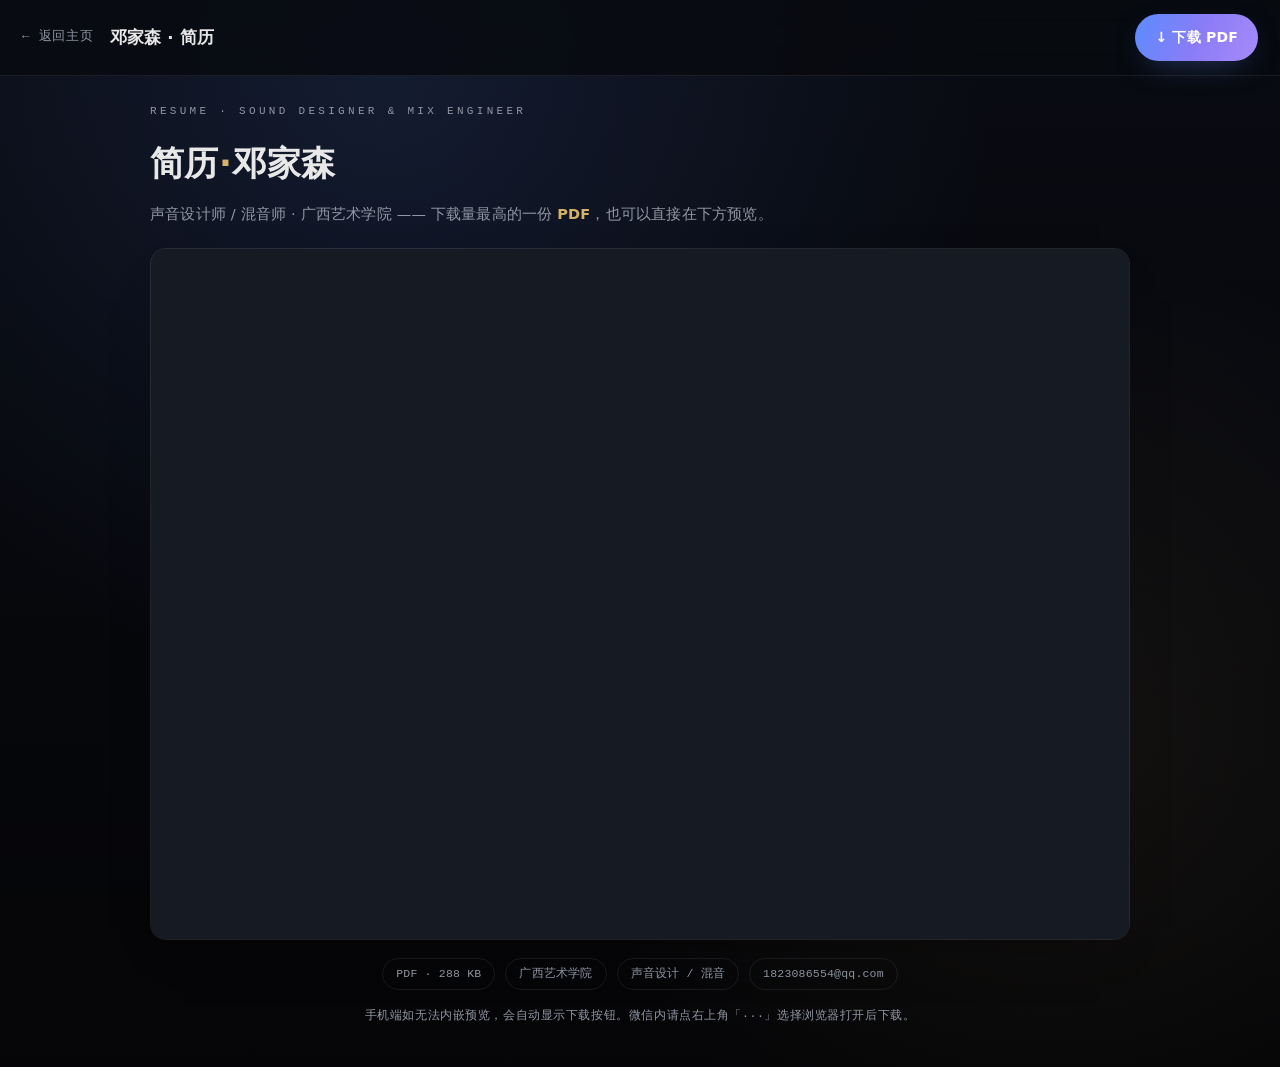
==== commit f46fba71: "Mobile deep-check fixes: html overflow clip, webkit backdrop prefixes, hover:none guards, idle-frame" ====
--- a/resume/index.html
+++ b/resume/index.html
@@ -36,7 +36,7 @@
 a{color:inherit;text-decoration:none}
 .bar{
   position:sticky;top:0;z-index:10;display:flex;align-items:center;gap:16px;
-  padding:14px 22px;background:rgba(8,10,15,.82);backdrop-filter:blur(14px);
+  padding:14px 22px;background:rgba(8,10,15,.82);backdrop-filter:blur(14px);-webkit-backdrop-filter:blur(14px);
   border-bottom:1px solid var(--line);
 }
 .back{font-family:var(--f-m);font-size:12.5px;color:var(--dim);letter-spacing:.06em}
@@ -61,7 +61,7 @@
   background:rgba(255,255,255,.035);backdrop-filter:blur(20px);-webkit-backdrop-filter:blur(20px);
   overflow:hidden;box-shadow:0 20px 50px -32px rgba(0,0,0,.55);
 }
-#pdfFrame{display:block;width:100%;height:calc(100vh - 210px);min-height:520px;border:0;background:#161a22}
+#pdfFrame{display:block;width:100%;height:calc(100vh - 210px);height:calc(100dvh - 210px);min-height:520px;border:0;background:#161a22}
 .fallback{display:none;padding:48px 24px;text-align:center}
 .fallback p{color:var(--dim);margin-bottom:18px;font-size:15px}
 body.no-embed #pdfFrame{display:none}
@@ -73,7 +73,7 @@
   .bar{padding:12px 14px;gap:10px}
   .bar b{font-size:15px}
   main{margin-top:18px}
-  #pdfFrame{height:calc(100vh - 240px);min-height:420px}
+  #pdfFrame{height:calc(100vh - 240px);height:calc(100dvh - 240px);min-height:420px}
 }
 </style>
 </head>
@@ -103,7 +103,7 @@
     <span>声音设计 / 混音</span>
     <span>1823086554@qq.com</span>
   </div>
-  <p class="tip">手机端如无法内嵌预览，会自动显示下载按钮。</p>
+  <p class="tip">手机端如无法内嵌预览，会自动显示下载按钮。微信内请点右上角「···」选择浏览器打开后下载。</p>
 </main>
 
 <script>
